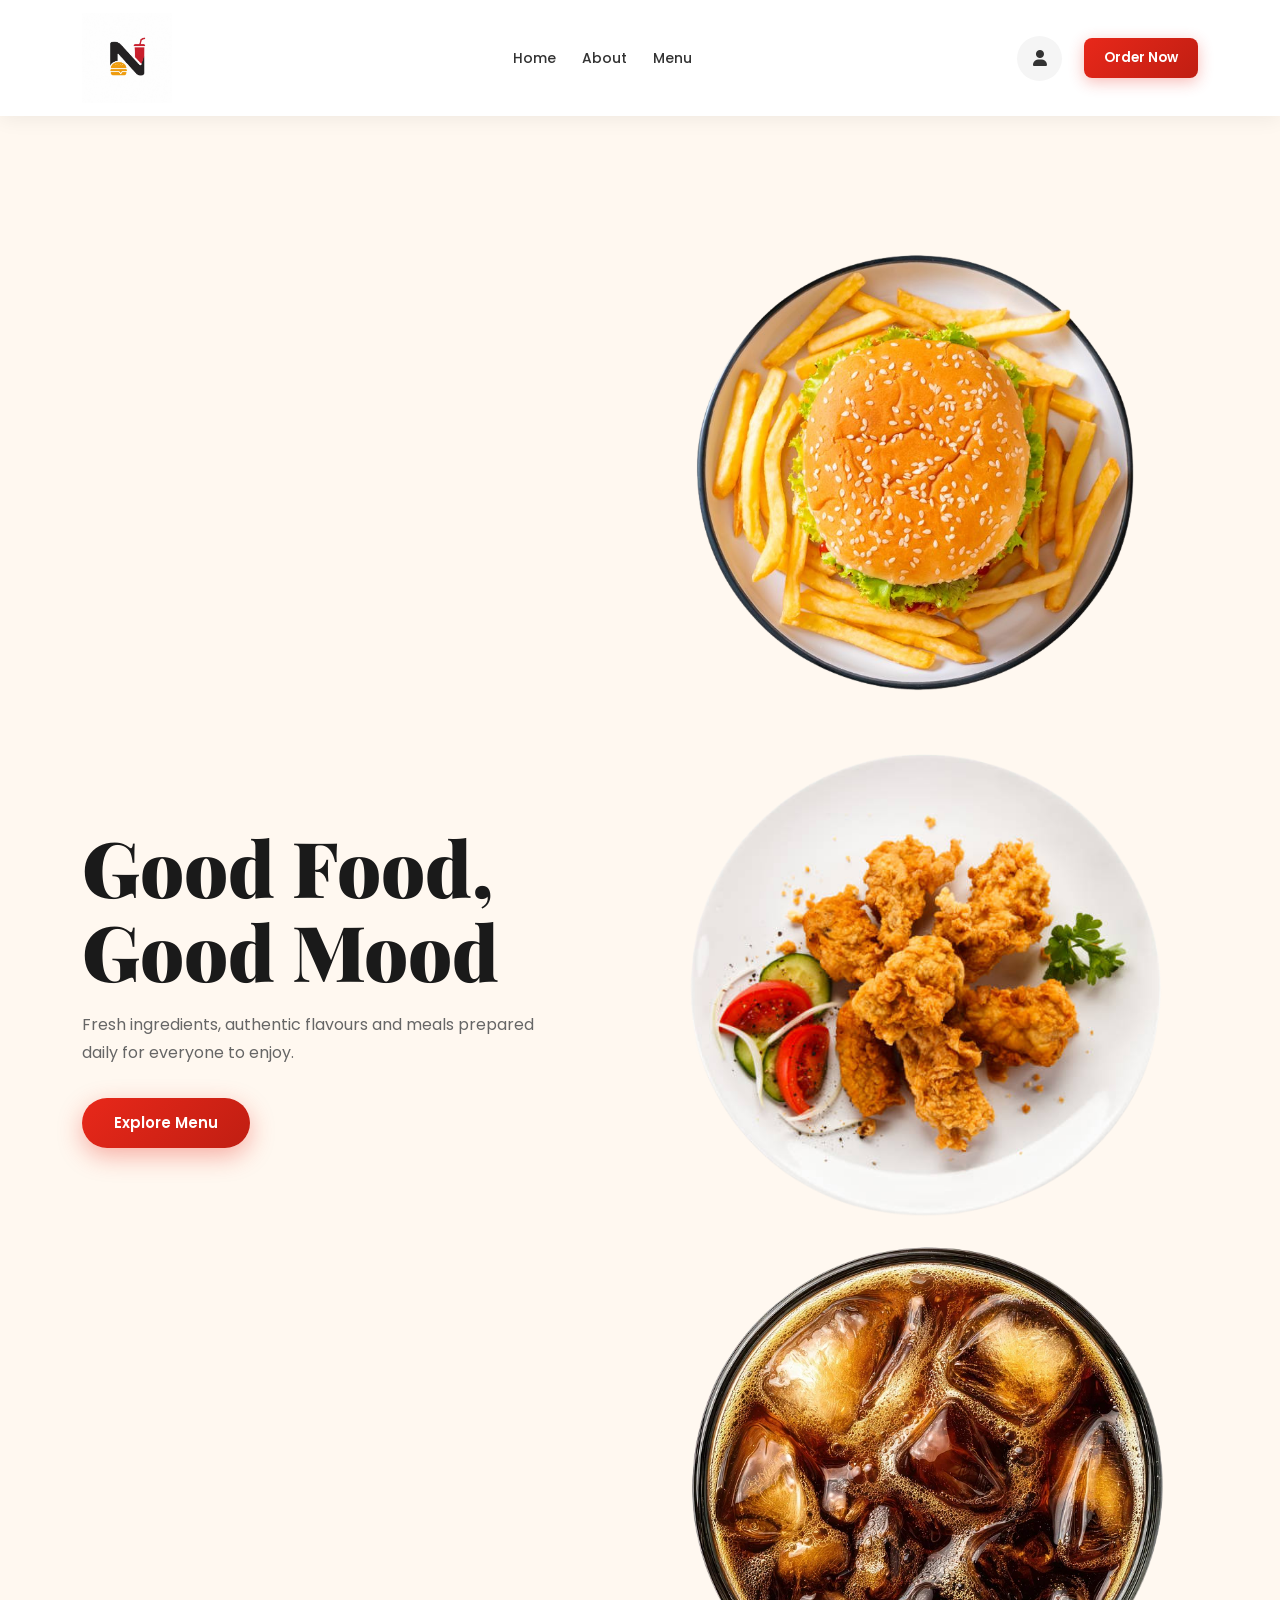
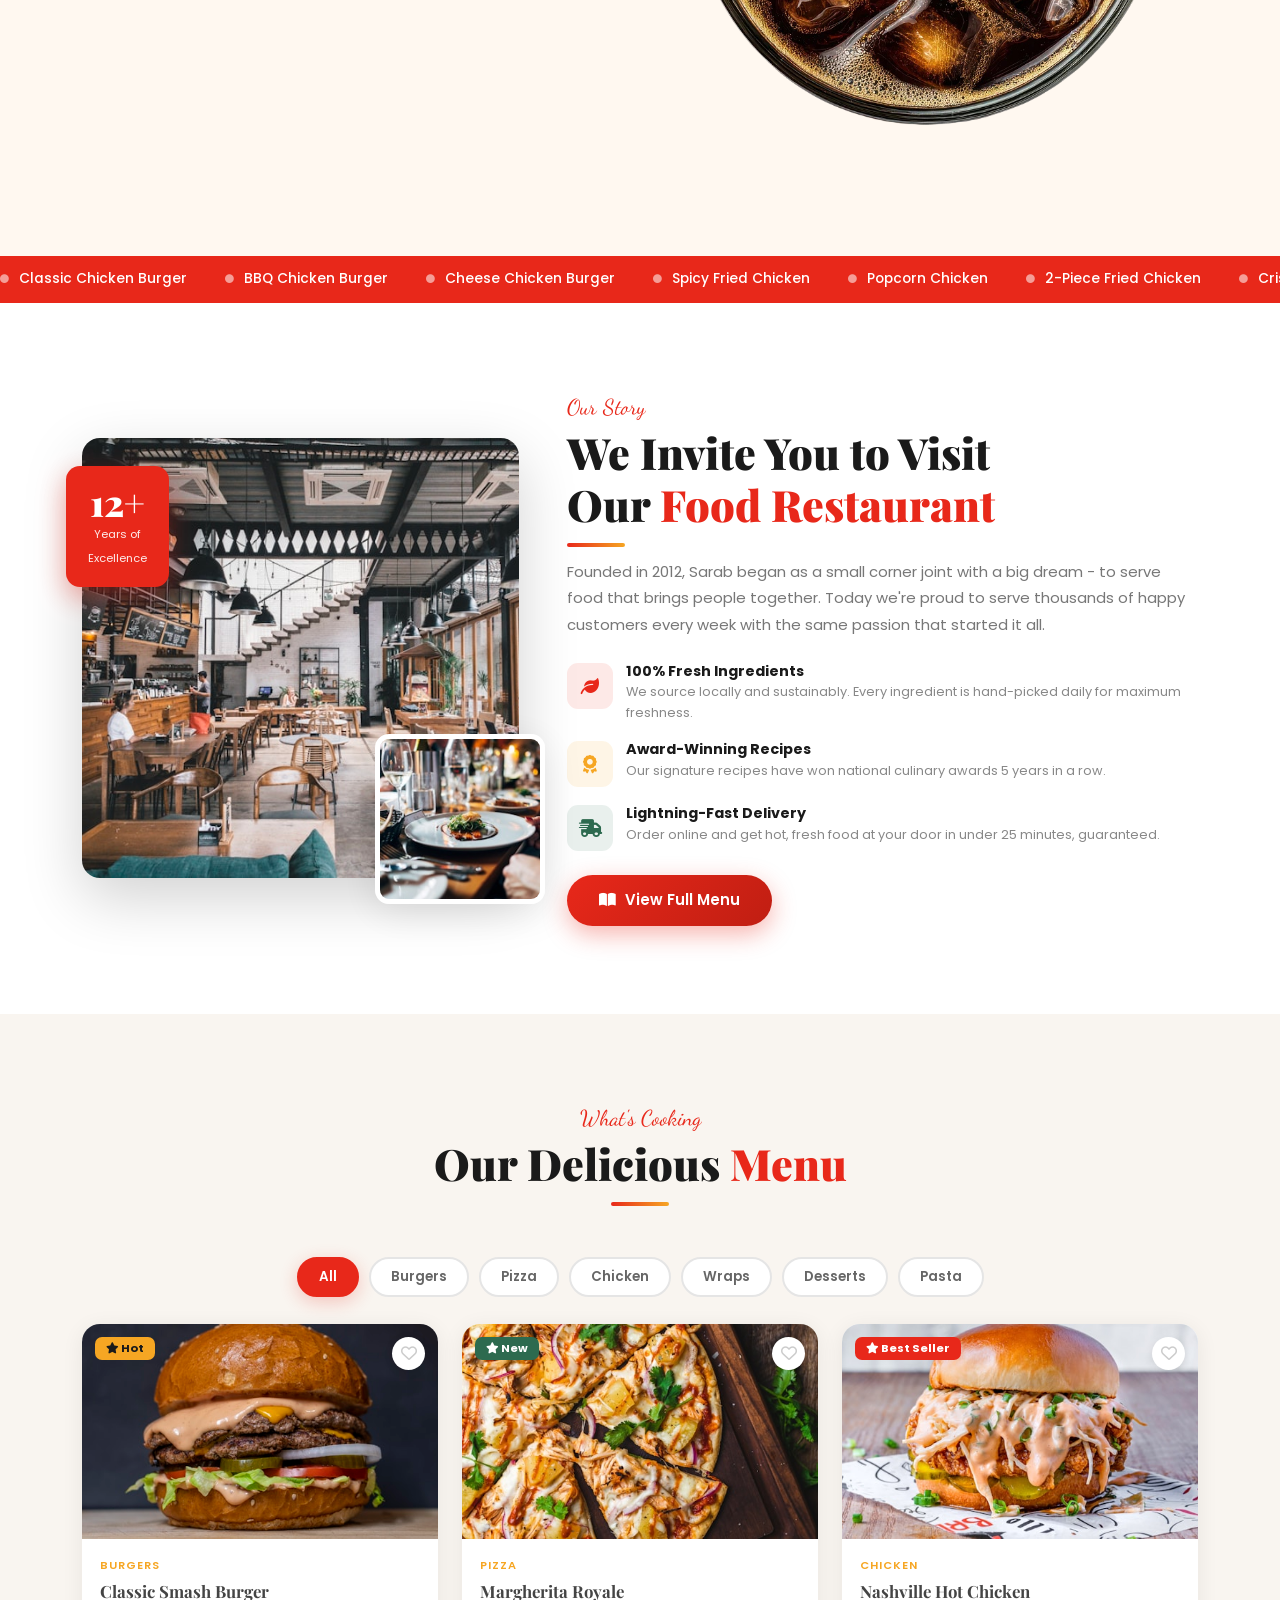
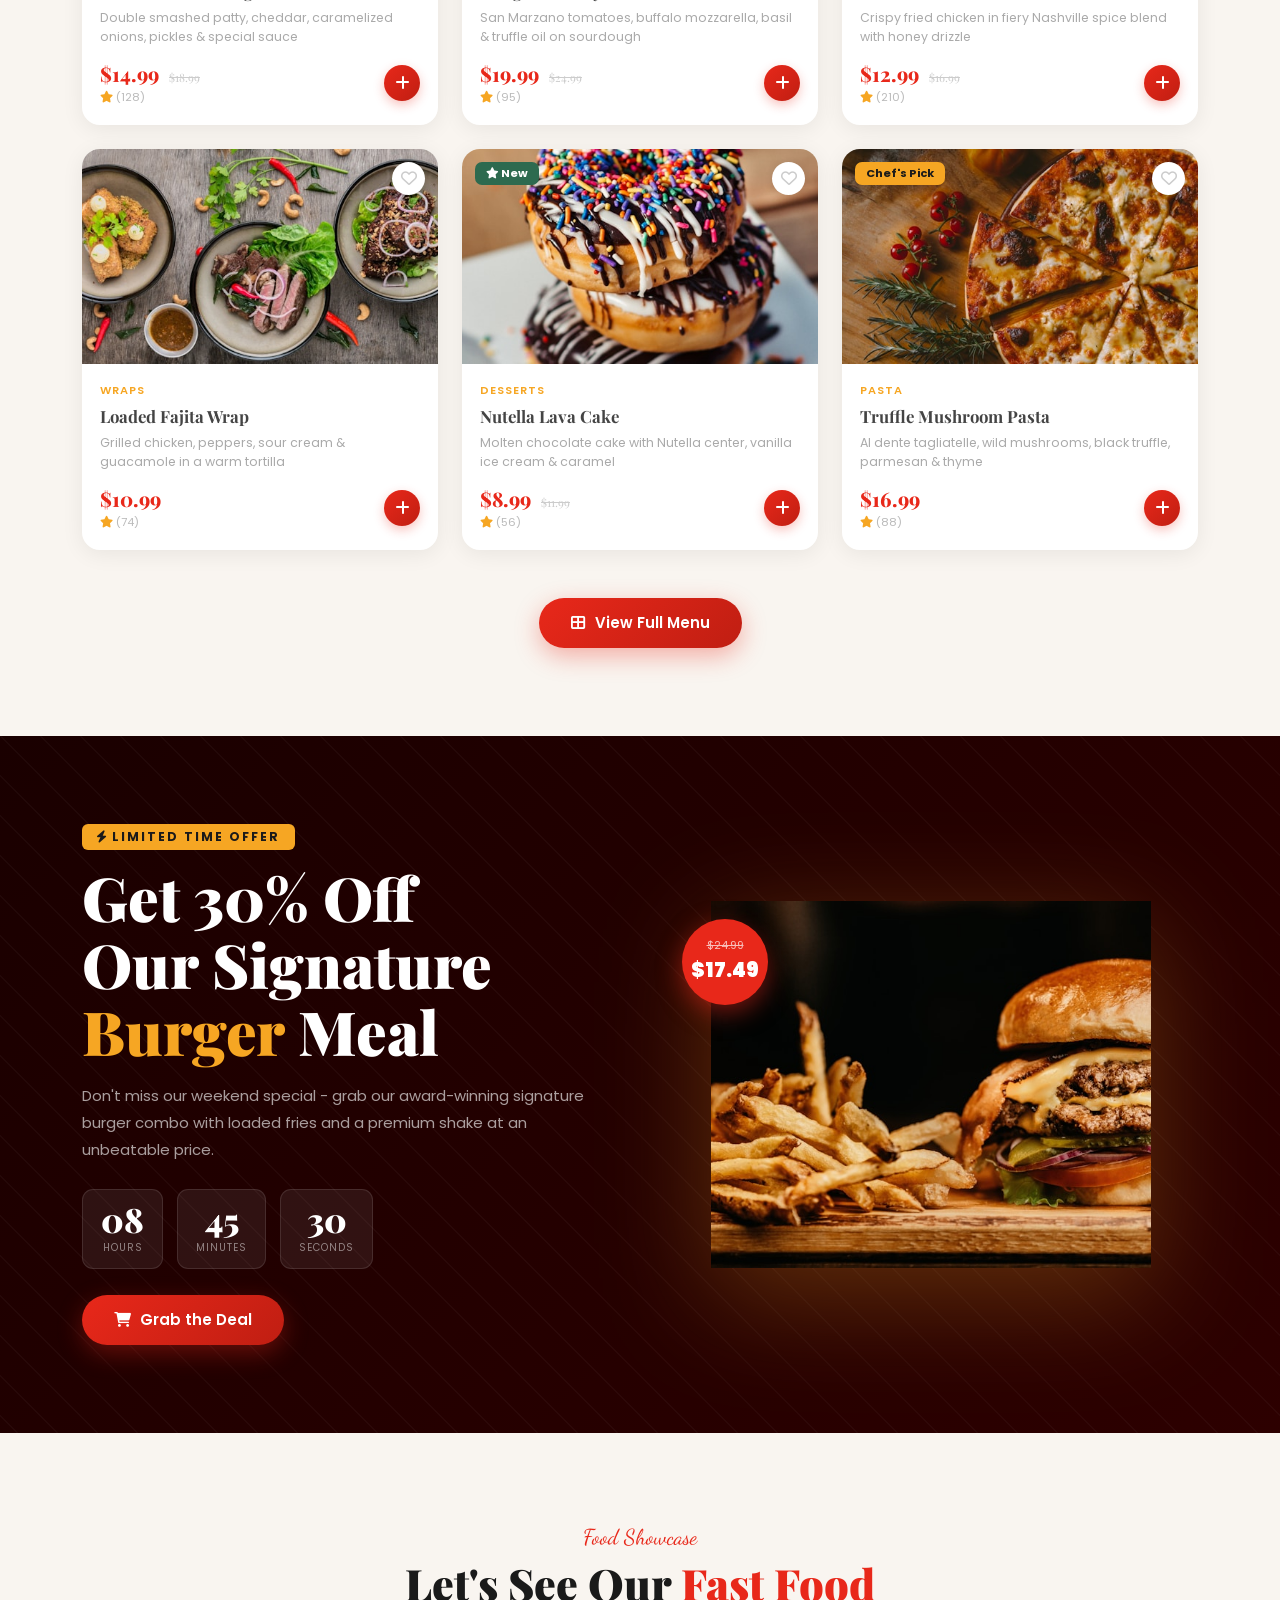
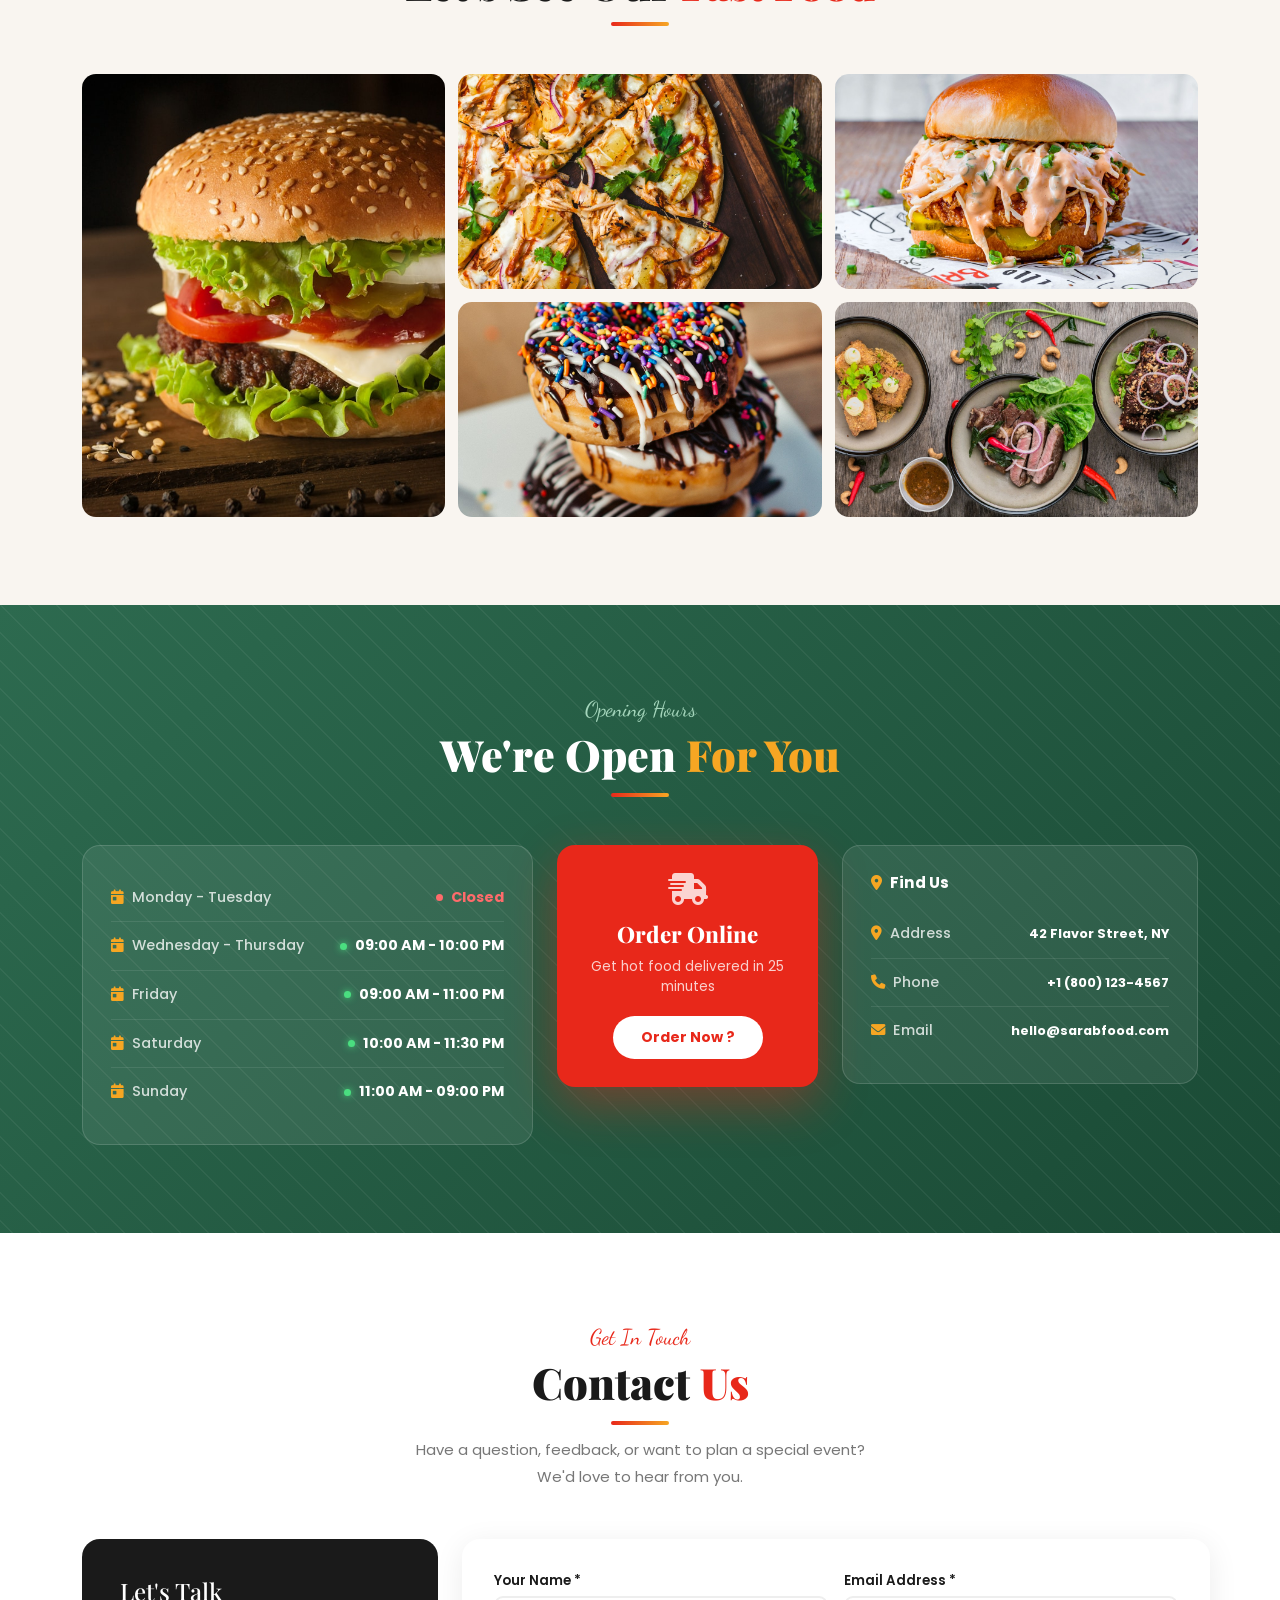
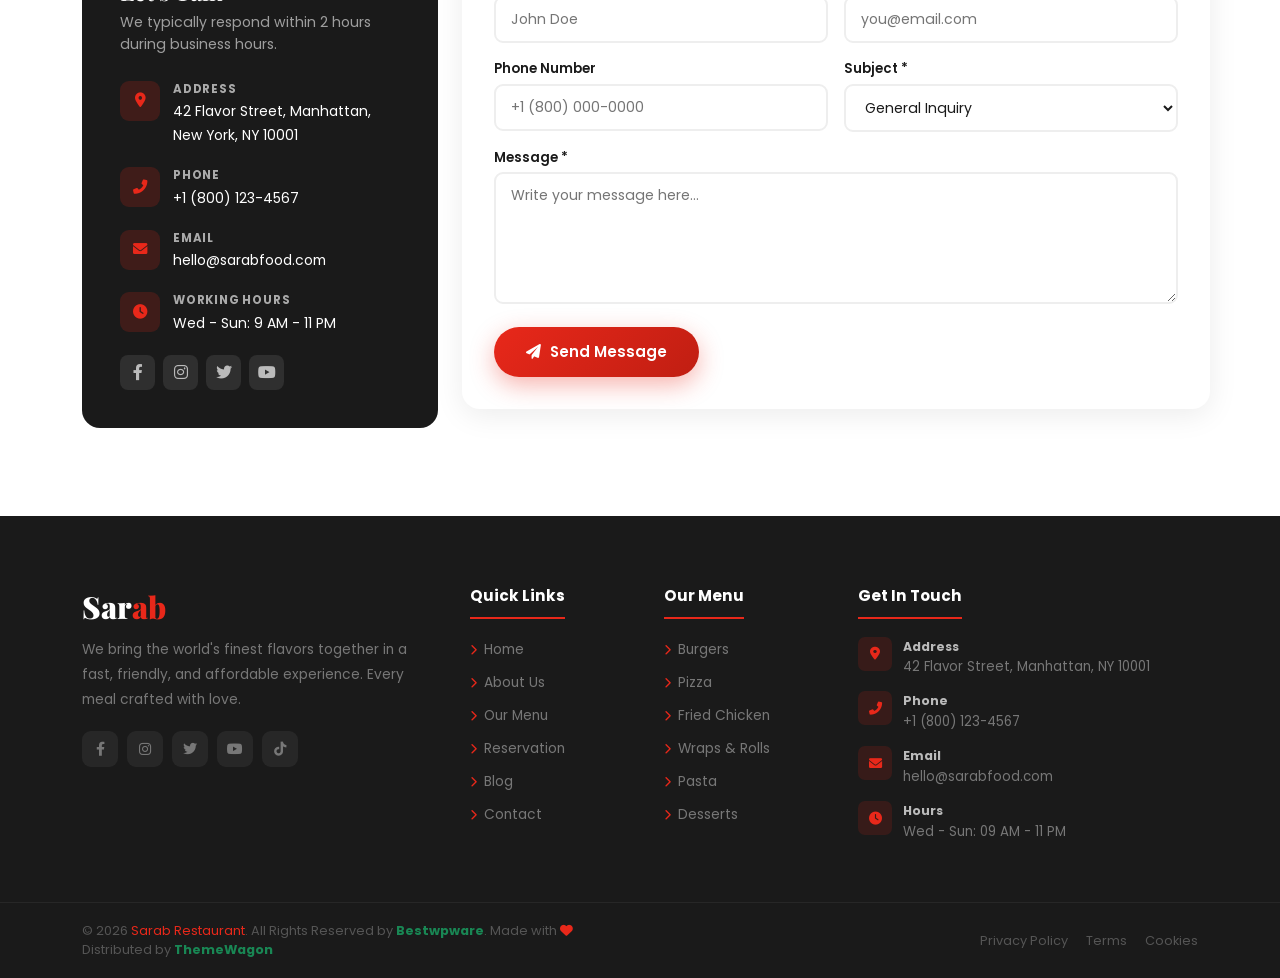
==== WEBSITE TEMPLATE/NFC MAIN/index.html @ 6d809cfc "DELETE UNECCESSARY FILES DOCUMENTATION NOT NEEDED" ====
<!DOCTYPE html>

<!-- TEST -->

<html lang="en">
   <head>
      <meta charset="UTF-8">
      <meta http-equiv="X-UA-Compatible" content="IE=edge">
      <meta name="viewport" content="width=device-width, initial-scale=1">
      <meta name="author" content="Sarab">
      <meta name="description" content="Sarab - Fast Food & Restaurant HTML Template">
      <title>Sarab - Fast Food & Restaurant HTML Template</title>
      <link href="https://fonts.googleapis.com/css2?family=Playfair+Display:wght@400;700;900&family=Poppins:wght@300;400;500;600;700&family=Dancing+Script:wght@700&display=swap" rel="stylesheet"/>
      <!-- Bootstrap 5.3 -->
      <link href="css/bootstrap.min.css" rel="stylesheet"/>
      <!-- AOS Animate on Scroll -->
      <link href="css/aos.css" rel="stylesheet"/>
      <!-- Swiper -->
      <link href="css/swiper-bundle.min.css" rel="stylesheet"/>
      <!-- all min css -->
      <link rel="stylesheet" href="css/all.min.css"/>
      <!-- magnific CSS -->
      <link rel="stylesheet" href="css/magnific-popup.css"/>
      <!-- Style CSS -->
      <link rel="stylesheet" href="css/style.css" />
   </head>
   <body>
     <!-- =========================
NAVBAR
========================= -->
<nav class="navbar navbar-expand-lg" id="nav">
    <div class="container">

        <a class="navbar-brand" href="#">
            <img src="logo.png" alt="Logo" class="logo-img">
        </a>

        <button class="navbar-toggler" data-bs-toggle="collapse" data-bs-target="#navmenu">
            <i class="fas fa-bars"></i>
        </button>

        <div class="collapse navbar-collapse" id="navmenu">

            <ul class="navbar-nav mx-auto">
                <li class="nav-item">
                    <a class="nav-link active" href="#hero">Home</a>
                </li>

                <li class="nav-item">
                    <a class="nav-link" href="#about">About</a>
                </li>

                <li class="nav-item">
                    <a class="nav-link" href="#menu">Menu</a>
                </li>
            </ul>

            <div class="d-flex align-items-center gap-3">

                <a href="#" class="user-icon">
                    <i class="fas fa-user"></i>
                </a>

                <a href="#menu" class="nav-cta">
                    Order Now
                </a>

            </div>

        </div>
    </div>
</nav>
      <!-- ============================================================
         FIX 1 � SEARCH OVERLAY POPUP
         ============================================================ -->
      <div id="searchOv">
         <button class="sovclose" id="searchClose"><i class="fas fa-times"></i></button>
         <div class="sovbox">
            <h4>What are you craving today?</h4>
            <div class="sovinput">
               <input type="text" id="searchInput" placeholder="Search burgers, pizza, chicken..." autocomplete="off"/>
               <button><i class="fas fa-search"></i></button>
            </div>
            <!-- Categories inside search box -->
            <div class="sovcats">
               <div class="sovcat active" data-cat="all">
                  <img src="img/menu/1.jpg" alt=""/>All Items
               </div>
               <div class="sovcat" data-cat="burgers">
                  <img src="img/menu/1.jpg" alt=""/>Burgers
               </div>
               <div class="sovcat" data-cat="pizza">
                  <img src="img/menu/2.jpg" alt=""/>Pizza
               </div>
               <div class="sovcat" data-cat="chicken">
                  <img src="img/menu/3.jpg" alt=""/>Chicken
               </div>
               <div class="sovcat" data-cat="wraps">
                  <img src="img/menu/4.jpg" alt=""/>Wraps
               </div>
               <div class="sovcat" data-cat="pasta">
                  <img src="img/menu/5.jpg" alt=""/>Pasta
               </div>
               <div class="sovcat" data-cat="desserts">
                  <img src="img/menu/6.jpg" alt=""/>Desserts
               </div>
            </div>
            <div class="sovtrend">
               <p><i class="fas fa-fire me-1" style="color:var(--secondary);"></i>Trending Searches</p>
               <span class="ttag">Smash Burger</span>
               <span class="ttag">Nashville Chicken</span>
               <span class="ttag">Truffle Pizza</span>
               <span class="ttag">Lava Cake</span>
               <span class="ttag">Loaded Fries</span>
               <span class="ttag">Mango Shake</span>
            </div>
         </div>
      </div>
      <!-- ============================================================
         HERO
         ============================================================ -->
      <section id="hero">

    <div class="container">

        <div class="row align-items-center">

            <div class="col-lg-6">

                <h1 class="htitle">
                    Good Food, Good Mood
                </h1>

                <p class="hdesc">
                    Fresh ingredients, authentic flavours and meals prepared
                    daily for everyone to enjoy.
                </p>

                <a href="#menu" class="btn-red">
                    Explore Menu
                </a>

            </div>

            <div class="col-lg-6">

                <div class="hero-slider">

                    <img src="slide1.png" class="active">

                    <img src="slide2.png">

                    <img src="slide3.png">

                </div>

            </div>

        </div>

    </div>

</section>
<!-- MARQUEE -->
      <div class="mqsec">
         <div class="mqtrack">
            <div class="mqitem"><i class="fas fa-circle"></i>Classic Chicken Burger</div>
            <div class="mqitem"><i class="fas fa-circle"></i>BBQ Chicken Burger</div>
            <div class="mqitem"><i class="fas fa-circle"></i>Cheese Chicken Burger</div>
            <div class="mqitem"><i class="fas fa-circle"></i>Spicy Fried Chicken</div>
            <div class="mqitem"><i class="fas fa-circle"></i>Popcorn Chicken</div>
            <div class="mqitem"><i class="fas fa-circle"></i>2-Piece Fried Chicken</div>
            <div class="mqitem"><i class="fas fa-circle"></i>Crispy Chicken Wrap</div>
            <div class="mqitem"><i class="fas fa-circle"></i>Cheese Chicken Wrap</div>
            <div class="mqitem"><i class="fas fa-circle"></i>Iced Lemon Tea</div>
            <div class="mqitem"><i class="fas fa-circle"></i>Coca-Cola</div>
            <div class="mqitem"><i class="fas fa-circle"></i>Sprite</div>
            <div class="mqitem"><i class="fas fa-circle"></i>Vanilla Sundae</div>
            <div class="mqitem"><i class="fas fa-circle"></i>Chocolate Brownie</div>
            <div class="mqitem"><i class="fas fa-circle"></i>Apple Pie</div>
         </div>
      </div>
      <!-- ABOUT -->
      <section id="about">
         <div class="container">
            <div class="row align-items-center g-5">
               <div class="col-lg-5" data-aos="fade-right">
                  <div class="astack">
                     <div class="aexp"><span class="anum">12+</span><small>Years of<br/>Excellence</small></div>
                     <div class="amain"><img src="img/about1.jpg" alt="Restaurant"/></div>
                     <div class="asm"><img src="img/about2.jpg" alt=""/></div>
                  </div>
               </div>
               <div class="col-lg-7" data-aos="fade-left">
                  <span class="slbl">Our Story</span>
                  <h2 class="stitle text-start">We Invite You to Visit<br/>Our <span>Food Restaurant</span></h2>
                  <div class="sline lft"></div>
                  <p class="sdesc mb-4">Founded in 2012, Sarab began as a small corner joint with a big dream - to serve food that brings people together. Today we're proud to serve thousands of happy customers every week with the same passion that started it all.</p>
                  <div class="mb-4">
                     <div class="fti">
                        <div class="ftico r"><i class="fas fa-leaf"></i></div>
                        <div>
                           <h6>100% Fresh Ingredients</h6>
                           <p>We source locally and sustainably. Every ingredient is hand-picked daily for maximum freshness.</p>
                        </div>
                     </div>
                     <div class="fti">
                        <div class="ftico y"><i class="fas fa-award"></i></div>
                        <div>
                           <h6>Award-Winning Recipes</h6>
                           <p>Our signature recipes have won national culinary awards 5 years in a row.</p>
                        </div>
                     </div>
                     <div class="fti">
                        <div class="ftico g"><i class="fas fa-shipping-fast"></i></div>
                        <div>
                           <h6>Lightning-Fast Delivery</h6>
                           <p>Order online and get hot, fresh food at your door in under 25 minutes, guaranteed.</p>
                        </div>
                     </div>
                  </div>
                  <a href="#menu" class="btn-red"><i class="fas fa-book-open"></i>View Full Menu</a>
               </div>
            </div>
         </div>
      </section>
      <!-- ============================================================
         MENU � FIX 3 (filter works) + FIX 4 (plus opens popup)
         ============================================================ -->
      <section id="menu">
         <div class="container">
            <div class="text-center mb-5" data-aos="fade-up">
               <span class="slbl">What's Cooking</span>
               <h2 class="stitle">Our Delicious <span>Menu</span></h2>
               <div class="sline"></div>
            </div>
            <!-- FIX 3 � filter buttons -->
            <div class="text-center mb-4" data-aos="fade-up">
               <button class="filtbtn active" data-f="all">All</button>
               <button class="filtbtn" data-f="burgers">Burgers</button>
               <button class="filtbtn" data-f="pizza">Pizza</button>
               <button class="filtbtn" data-f="chicken">Chicken</button>
               <button class="filtbtn" data-f="wraps">Wraps</button>
               <button class="filtbtn" data-f="desserts">Desserts</button>
               <button class="filtbtn" data-f="pasta">Pasta</button>
            </div>
            <div class="row g-4" id="mgrid">
               <!-- CARD 1: Burgers -->
               <div class="col-sm-6 col-lg-4 mwrap" data-c="burgers" data-aos="fade-up">
                  <div class="mcard"
                     data-img="img/menu/1.jpg"
                     data-title="Classic Smash Burger"
                     data-cat="Burgers"
                     data-price="$14.99" data-old="$18.99"
                     data-rating="4.9" data-reviews="128"
                     data-cal="620" data-time="12"
                     data-desc="Double smashed patty, cheddar cheese, caramelized onions, house pickles and our legendary special sauce. Made fresh to order on a toasted brioche bun."
                     data-tags="Spicy,Bestseller,Beef">
                     <div class="mimg">
                        <img src="img/menu/1.jpg" alt="Smash Burger"/>
                        <div class="mbdg hot"><i class="fas fa-star"></i> Hot</div>
                        <div class="mhrt"><i class="far fa-heart"></i></div>
                     </div>
                     <div class="mbody">
                        <div class="mcat">Burgers</div>
                        <div class="mtit">Classic Smash Burger</div>
                        <div class="mdesc">Double smashed patty, cheddar, caramelized onions, pickles &amp; special sauce</div>
                        <div class="mfoot">
                           <div>
                              <div class="mprice">$14.99 <small>$18.99</small></div>
                              <div class="mstars"><i class="fas fa-star"></i> <span style="color:#bbb;font-size:.7rem;">(128)</span></div>
                           </div>
                           <button class="madd" title="View Details"><i class="fas fa-plus"></i></button>
                        </div>
                     </div>
                  </div>
               </div>
               <!-- CARD 2: Pizza -->
               <div class="col-sm-6 col-lg-4 mwrap" data-c="pizza" data-aos="fade-up" data-aos-delay="80">
                  <div class="mcard"
                     data-img="img/menu/2.jpg"
                     data-title="Margherita Royale"
                     data-cat="Pizza"
                     data-price="$19.99" data-old="$24.99"
                     data-rating="4.8" data-reviews="95"
                     data-cal="480" data-time="18"
                     data-desc="San Marzano tomatoes, fresh buffalo mozzarella, fragrant basil leaves, drizzled with Italian truffle oil on a hand-stretched sourdough base."
                     data-tags="Vegetarian,New,Italian">
                     <div class="mimg">
                        <img src="img/menu/2.jpg" alt="Pizza"/>
                        <div class="mbdg new"><i class="fas fa-star"></i> New</div>
                        <div class="mhrt"><i class="far fa-heart"></i></div>
                     </div>
                     <div class="mbody">
                        <div class="mcat">Pizza</div>
                        <div class="mtit">Margherita Royale</div>
                        <div class="mdesc">San Marzano tomatoes, buffalo mozzarella, basil &amp; truffle oil on sourdough</div>
                        <div class="mfoot">
                           <div>
                              <div class="mprice">$19.99 <small>$24.99</small></div>
                              <div class="mstars"><i class="fas fa-star"></i> <span style="color:#bbb;font-size:.7rem;">(95)</span></div>
                           </div>
                           <button class="madd" title="View Details"><i class="fas fa-plus"></i></button>
                        </div>
                     </div>
                  </div>
               </div>
               <!-- CARD 3: Chicken -->
               <div class="col-sm-6 col-lg-4 mwrap" data-c="chicken" data-aos="fade-up" data-aos-delay="160">
                  <div class="mcard"
                     data-img="img/menu/3.jpg"
                     data-title="Nashville Hot Chicken"
                     data-cat="Chicken"
                     data-price="$12.99" data-old="$16.99"
                     data-rating="5.0" data-reviews="210"
                     data-cal="710" data-time="15"
                     data-desc="Extra-crispy fried chicken tossed in our signature fiery Nashville spice blend, served with honey drizzle and house pickles on a toasted brioche bun."
                     data-tags="Spicy,Bestseller,Crispy">
                     <div class="mimg">
                        <img src="img/menu/3.jpg" alt="Chicken"/>
                        <div class="mbdg"><i class="fas fa-star"></i> Best Seller</div>
                        <div class="mhrt"><i class="far fa-heart"></i></div>
                     </div>
                     <div class="mbody">
                        <div class="mcat">Chicken</div>
                        <div class="mtit">Nashville Hot Chicken</div>
                        <div class="mdesc">Crispy fried chicken in fiery Nashville spice blend with honey drizzle</div>
                        <div class="mfoot">
                           <div>
                              <div class="mprice">$12.99 <small>$16.99</small></div>
                              <div class="mstars"><i class="fas fa-star"></i> <span style="color:#bbb;font-size:.7rem;">(210)</span></div>
                           </div>
                           <button class="madd" title="View Details"><i class="fas fa-plus"></i></button>
                        </div>
                     </div>
                  </div>
               </div>
               <!-- CARD 4: Wraps -->
               <div class="col-sm-6 col-lg-4 mwrap" data-c="wraps" data-aos="fade-up">
                  <div class="mcard"
                     data-img="img/menu/4.jpg"
                     data-title="Loaded Fajita Wrap"
                     data-cat="Wraps"
                     data-price="$10.99" data-old=""
                     data-rating="4.5" data-reviews="74"
                     data-cal="520" data-time="10"
                     data-desc="Grilled chicken strips, saut�ed bell peppers and onions, sour cream, fresh guacamole and salsa wrapped in a warm flour tortilla with melted cheddar."
                     data-tags="Grilled,Fresh,Mexican">
                     <div class="mimg">
                        <img src="img/menu/4.jpg" alt="Wrap"/>
                        <div class="mhrt"><i class="far fa-heart"></i></div>
                     </div>
                     <div class="mbody">
                        <div class="mcat">Wraps</div>
                        <div class="mtit">Loaded Fajita Wrap</div>
                        <div class="mdesc">Grilled chicken, peppers, sour cream &amp; guacamole in a warm tortilla</div>
                        <div class="mfoot">
                           <div>
                              <div class="mprice">$10.99</div>
                              <div class="mstars"><i class="fas fa-star"></i> <span style="color:#bbb;font-size:.7rem;">(74)</span></div>
                           </div>
                           <button class="madd" title="View Details"><i class="fas fa-plus"></i></button>
                        </div>
                     </div>
                  </div>
               </div>
               <!-- CARD 5: Desserts -->
               <div class="col-sm-6 col-lg-4 mwrap" data-c="desserts" data-aos="fade-up" data-aos-delay="80">
                  <div class="mcard"
                     data-img="img/menu/5.jpg"
                     data-title="Nutella Lava Cake"
                     data-cat="Desserts"
                     data-price="$8.99" data-old="$11.99"
                     data-rating="4.9" data-reviews="56"
                     data-cal="390" data-time="8"
                     data-desc="Warm molten chocolate cake with a gooey Nutella center, served alongside Madagascar vanilla bean ice cream with salted caramel drizzle and fresh berries."
                     data-tags="Sweet,New,Chocolate">
                     <div class="mimg">
                        <img src="img/menu/5.jpg" alt="Lava Cake"/>
                        <div class="mbdg new"><i class="fas fa-star"></i> New</div>
                        <div class="mhrt"><i class="far fa-heart"></i></div>
                     </div>
                     <div class="mbody">
                        <div class="mcat">Desserts</div>
                        <div class="mtit">Nutella Lava Cake</div>
                        <div class="mdesc">Molten chocolate cake with Nutella center, vanilla ice cream &amp; caramel</div>
                        <div class="mfoot">
                           <div>
                              <div class="mprice">$8.99 <small>$11.99</small></div>
                              <div class="mstars"><i class="fas fa-star"></i> <span style="color:#bbb;font-size:.7rem;">(56)</span></div>
                           </div>
                           <button class="madd" title="View Details"><i class="fas fa-plus"></i></button>
                        </div>
                     </div>
                  </div>
               </div>
               <!-- CARD 6: Pasta -->
               <div class="col-sm-6 col-lg-4 mwrap" data-c="pasta" data-aos="fade-up" data-aos-delay="160">
                  <div class="mcard"
                     data-img="img/menu/6.jpg"
                     data-title="Truffle Mushroom Pasta"
                     data-cat="Pasta"
                     data-price="$16.99" data-old=""
                     data-rating="4.9" data-reviews="88"
                     data-cal="560" data-time="20"
                     data-desc="Al dente tagliatelle tossed with mixed wild mushrooms, freshly shaved black truffle, aged parmesan, fresh thyme and a touch of cream in garlic butter."
                     data-tags="Vegetarian,Chef's Pick,Italian">
                     <div class="mimg">
                        <img src="img/menu/6.jpg" alt="Pasta"/>
                        <div class="mbdg hot">Chef's Pick</div>
                        <div class="mhrt"><i class="far fa-heart"></i></div>
                     </div>
                     <div class="mbody">
                        <div class="mcat">Pasta</div>
                        <div class="mtit">Truffle Mushroom Pasta</div>
                        <div class="mdesc">Al dente tagliatelle, wild mushrooms, black truffle, parmesan &amp; thyme</div>
                        <div class="mfoot">
                           <div>
                              <div class="mprice">$16.99</div>
                              <div class="mstars"><i class="fas fa-star"></i> <span style="color:#bbb;font-size:.7rem;">(88)</span></div>
                           </div>
                           <button class="madd" title="View Details"><i class="fas fa-plus"></i></button>
                        </div>
                     </div>
                  </div>
               </div>
            </div>
            <!-- end #mgrid -->
            <div class="text-center mt-5"><a href="#" class="btn-red"><i class="fas fa-th-large"></i>View Full Menu</a></div>
         </div>
      </section>
	  
	  
      <!-- ============================================================
         FIX 4 � MENU DETAIL POPUP MODAL
         ============================================================ -->
      <div id="menuPop">
         <div class="mpbox">
            <button class="mpclose" id="mpClose"><i class="fas fa-times"></i></button>
            <div class="mpimg"><img id="mpImg" src="" alt=""/></div>
            <div class="mpbody">
               <div id="mpCat"></div>
               <div id="mpTitle"></div>
               <div id="mpStars"></div>
               <div id="mpDesc"></div>
               <div id="mpPrice"></div>
               <div class="mpmeta" id="mpMeta"></div>
               <div class="mpqty">
                  <button class="mpqbtn" id="mpMinus">-</button>
                  <span class="mpqnum" id="mpQnum">1</span>
                  <button class="mpqbtn" id="mpPlus">+</button>
                  <span style="font-size:.82rem;color:#aaa;margin-left:9px;">portion</span>
               </div>
               <div class="mptags" id="mpTags"></div>
               <button class="mpaddcart" id="mpAddCart"><i class="fas fa-shopping-cart"></i>Add to Cart</button>
            </div>
         </div>
      </div>
      <!-- SPECIAL OFFER -->
      <section id="special">
         <div class="spbg"></div>
         <div class="container" style="position:relative;z-index:2;">
            <div class="row align-items-center g-5">
               <div class="col-lg-6" data-aos="fade-right">
                  <div class="sptag"><i class="fas fa-bolt me-1"></i>Limited Time Offer</div>
                  <h2 class="sptitle">Get 30% Off<br/>Our Signature<br/><span>Burger</span> Meal</h2>
                  <p class="spdesc">Don't miss our weekend special - grab our award-winning signature burger combo with loaded fries and a premium shake at an unbeatable price.</p>
                  <div class="cdwrap">
                     <div class="cditem"><span class="cdnum" id="cdH">08</span><span class="cdlbl">Hours</span></div>
                     <div class="cditem"><span class="cdnum" id="cdM">45</span><span class="cdlbl">Minutes</span></div>
                     <div class="cditem"><span class="cdnum" id="cdS">30</span><span class="cdlbl">Seconds</span></div>
                  </div>
                  <a href="#menu" class="btn-red"><i class="fas fa-shopping-cart"></i>Grab the Deal</a>
               </div>
               <div class="col-lg-6" data-aos="fade-left">
                  <div class="spimgw">
                     <div class="spglow"></div>
                     <div class="sppbdg"><span class="old">$24.99</span><span class="np">$17.49</span></div>
                     <img src="img/off-img.jpg" alt="Special Burger"/>
                  </div>
               </div>
            </div>
         </div>
      </section>
	  
	  
      <!-- ============================================================
         GALLERY � FIX 7 (click opens detail popup)
         ============================================================ -->
      <section id="gallery">
         <div class="container">
            <div class="text-center mb-5" data-aos="fade-up">
               <span class="slbl">Food Showcase</span>
               <h2 class="stitle">Let's See Our <span>Fast Food</span></h2>
               <div class="sline"></div>
            </div>
            <div class="ggrid" data-aos="fade-up">
               <div class="gitem"
                  data-gi="0"
                  data-gimg="img/portfolio/work1.jpg"
                  data-gtitle="Gourmet Burgers"
                  data-gdesc="Our award-winning smash burgers, hand-crafted with 100% premium beef, aged cheddar and house-made sauces.">
                  <img src="img/portfolio/work1.jpg" alt="Burgers"/>
                  <div class="gover"><span><i class="fas fa-expand-alt"></i> Gourmet Burgers</span></div>
               </div>
               <div class="gitem"
                  data-gi="1"
                  data-gimg="img/portfolio/work2.jpg"
                  data-gtitle="Wood-Fired Pizza"
                  data-gdesc="Authentic Neapolitan-style pizzas fired at 900deg F in our wood-burning stone oven for the perfect char.">
                  <img src="img/portfolio/work2.jpg" alt="Pizza"/>
                  <div class="gover"><span><i class="fas fa-expand-alt"></i> Wood-Fired Pizza</span></div>
               </div>
               <div class="gitem"
                  data-gi="2"
                  data-gimg="img/portfolio/work3.jpg"
                  data-gtitle="Crispy Fried Chicken"
                  data-gdesc="Double-brined, hand-battered chicken fried to golden perfection using our 15-spice secret blend.">
                  <img src="img/portfolio/work3.jpg" alt="Chicken"/>
                  <div class="gover"><span><i class="fas fa-expand-alt"></i> Crispy Fried Chicken</span></div>
               </div>
               <div class="gitem"
                  data-gi="3"
                  data-gimg="img/portfolio/work4.jpg"
                  data-gtitle="Sweet Desserts"
                  data-gdesc="Handcrafted desserts - from molten lava cakes to artisan ice cream sundaes and seasonal pastries.">
                  <img src="img/portfolio/work4.jpg" alt="Desserts"/>
                  <div class="gover"><span><i class="fas fa-expand-alt"></i> Sweet Desserts</span></div>
               </div>
               <div class="gitem"
                  data-gi="4"
                  data-gimg="img/portfolio/work5.jpg"
                  data-gtitle="Fresh Wraps &amp; Rolls"
                  data-gdesc="Loaded fresh wraps packed with grilled proteins, crunchy vegetables and our house-made sauces.">
                  <img src="img/portfolio/work5.jpg" alt="Wraps"/>
                  <div class="gover"><span><i class="fas fa-expand-alt"></i> Fresh Wraps &amp; Rolls</span></div>
               </div>
            </div>
         </div>
      </section>
      <!-- FIX 7 � GALLERY POPUP -->
      <div id="galPop">
         <div class="gpbox">
            <button class="gpclose" id="gpClose"><i class="fas fa-times"></i></button>
            <img id="gpImg" src="" alt=""/>
            <div class="gpcap">
               <h5 id="gpTitle"></h5>
               <p id="gpDesc"></p>
            </div>
            <div class="gpnav">
               <button id="gpPrev"><i class="fas fa-chevron-left me-1"></i>Prev</button>
               <button id="gpNext">Next <i class="fas fa-chevron-right ms-1"></i></button>
            </div>
         </div>
      </div>
	  
	  
      
      <!-- HOURS -->
      <section id="hours">
         <div class="hrsbg"></div>
         <div class="container" style="position:relative;z-index:2;">
            <div class="text-center mb-5" data-aos="fade-up">
               <span class="slbl" style="color:#a5d6bc;">Opening Hours</span>
               <h2 class="stitle" style="color:#fff;">We're Open <span style="color:var(--secondary);">For You</span></h2>
               <div class="sline"></div>
            </div>
            <div class="row g-4 align-items-start">
               <div class="col-lg-5" data-aos="fade-right">
                  <div class="hrscard">
                     <div class="hrsrow">
                        <span class="hrsday"><i class="fas fa-calendar-day me-2" style="color:var(--secondary);"></i>Monday - Tuesday</span>
                        <div class="d-flex align-items-center gap-2">
                           <div class="hdot off"></div>
                           <span class="hrstime" style="color:#ff6b6b;">Closed</span>
                        </div>
                     </div>
                     <div class="hrsrow">
                        <span class="hrsday"><i class="fas fa-calendar-day me-2" style="color:var(--secondary);"></i>Wednesday - Thursday</span>
                        <div class="d-flex align-items-center gap-2">
                           <div class="hdot on"></div>
                           <span class="hrstime">09:00 AM - 10:00 PM</span>
                        </div>
                     </div>
                     <div class="hrsrow">
                        <span class="hrsday"><i class="fas fa-calendar-day me-2" style="color:var(--secondary);"></i>Friday</span>
                        <div class="d-flex align-items-center gap-2">
                           <div class="hdot on"></div>
                           <span class="hrstime">09:00 AM - 11:00 PM</span>
                        </div>
                     </div>
                     <div class="hrsrow">
                        <span class="hrsday"><i class="fas fa-calendar-day me-2" style="color:var(--secondary);"></i>Saturday</span>
                        <div class="d-flex align-items-center gap-2">
                           <div class="hdot on"></div>
                           <span class="hrstime">10:00 AM - 11:30 PM</span>
                        </div>
                     </div>
                     <div class="hrsrow">
                        <span class="hrsday"><i class="fas fa-calendar-day me-2" style="color:var(--secondary);"></i>Sunday</span>
                        <div class="d-flex align-items-center gap-2">
                           <div class="hdot on"></div>
                           <span class="hrstime">11:00 AM - 09:00 PM</span>
                        </div>
                     </div>
                  </div>
               </div>
               <div class="col-lg-3" data-aos="zoom-in">
                  <div class="hrscta">
                     <i class="fas fa-truck-fast fa-2x mb-3" style="color:rgba(255,255,255,.8);"></i>
                     <h4>Order Online</h4>
                     <p>Get hot food delivered in 25 minutes</p>
                     <a href="#menu" class="btnw">Order Now ?</a>
                  </div>
               </div>
               <div class="col-lg-4" data-aos="fade-left">
                  <div class="hrscard">
                     <h5 style="color:#fff;margin-bottom:18px;font-family:'Poppins',sans-serif;font-size:.95rem;font-weight:700;"><i class="fas fa-map-marker-alt me-2" style="color:var(--secondary);"></i>Find Us</h5>
                     <div class="hrsrow"><span class="hrsday"><i class="fas fa-location-dot me-2" style="color:var(--secondary);"></i>Address</span><span class="hrstime" style="font-size:.8rem;">42 Flavor Street, NY</span></div>
                     <div class="hrsrow"><span class="hrsday"><i class="fas fa-phone me-2" style="color:var(--secondary);"></i>Phone</span><span class="hrstime" style="font-size:.8rem;">+1 (800) 123-4567</span></div>
                     <div class="hrsrow"><span class="hrsday"><i class="fas fa-envelope me-2" style="color:var(--secondary);"></i>Email</span><span class="hrstime" style="font-size:.8rem;">hello@sarabfood.com</span></div>
                  </div>
               </div>
            </div>
         </div>
      </section>
	  
      <!-- ============================================================
         FIX 6 � CONTACT FORM
         ============================================================ -->
      <section id="contact-section">
         <div class="container">
            <div class="text-center mb-5" data-aos="fade-up">
               <span class="slbl">Get In Touch</span>
               <h2 class="stitle">Contact <span>Us</span></h2>
               <div class="sline"></div>
               <p class="sdesc mx-auto" style="max-width:480px;">Have a question, feedback, or want to plan a special event? We'd love to hear from you.</p>
            </div>
            <div class="row g-4">
               <div class="col-lg-4" data-aos="fade-right">
                  <div class="ctdark">
                     <h4>Let's Talk</h4>
                     <p class="ctsub">We typically respond within 2 hours during business hours.</p>
                     <div class="ctitem">
                        <div class="cticon"><i class="fas fa-map-marker-alt"></i></div>
                        <div class="ctinfo"><strong>Address</strong><span>42 Flavor Street, Manhattan,<br/>New York, NY 10001</span></div>
                     </div>
                     <div class="ctitem">
                        <div class="cticon"><i class="fas fa-phone-alt"></i></div>
                        <div class="ctinfo"><strong>Phone</strong><span>+1 (800) 123-4567</span></div>
                     </div>
                     <div class="ctitem">
                        <div class="cticon"><i class="fas fa-envelope"></i></div>
                        <div class="ctinfo"><strong>Email</strong><span>hello@sarabfood.com</span></div>
                     </div>
                     <div class="ctitem">
                        <div class="cticon"><i class="fas fa-clock"></i></div>
                        <div class="ctinfo"><strong>Working Hours</strong><span>Wed - Sun: 9 AM - 11 PM</span></div>
                     </div>
                     <div class="ctsocrow">
                        <a href="#"><i class="fab fa-facebook-f"></i></a>
                        <a href="#"><i class="fab fa-instagram"></i></a>
                        <a href="#"><i class="fab fa-twitter"></i></a>
                        <a href="#"><i class="fab fa-youtube"></i></a>
                     </div>
                  </div>
               </div>
               <div class="col-lg-8" data-aos="fade-left">
                  <div class="fcard">
                     <div class="row g-3">
                        <div class="col-sm-6"><label class="flbl">Your Name *</label><input type="text" class="fctrl" placeholder="John Doe"/></div>
                        <div class="col-sm-6"><label class="flbl">Email Address *</label><input type="email" class="fctrl" placeholder="you@email.com"/></div>
                        <div class="col-sm-6"><label class="flbl">Phone Number</label><input type="tel" class="fctrl" placeholder="+1 (800) 000-0000"/></div>
                        <div class="col-sm-6">
                           <label class="flbl">Subject *</label>
                           <select class="fctrl">
                              <option>General Inquiry</option>
                              <option>Catering &amp; Events</option>
                              <option>Feedback</option>
                              <option>Partnership</option>
                              <option>Media &amp; Press</option>
                           </select>
                        </div>
                        <div class="col-12"><label class="flbl">Message *</label><textarea class="fctrl" rows="5" placeholder="Write your message here..."></textarea></div>
                        <div class="col-12"><button class="btn-red" id="ctcBtn"><i class="fas fa-paper-plane"></i>Send Message</button></div>
                     </div>
                     <div class="sucmsg" id="ctcOk">
                        <i class="fas fa-check-circle"></i>
                        <p>Message sent! We'll reply within 2 hours.</p>
                     </div>
                  </div>
               </div>
            </div>
         </div>
      </section>
	  
      <!-- FOOTER -->
      <footer>
         <div class="container">
            <div class="row g-5">
               <div class="col-lg-4">
                  <div class="fnm">Sar<span>ab</span></div>
                  <p class="fdesc">We bring the world's finest flavors together in a fast, friendly, and affordable experience. Every meal crafted with love.</p>
                  <div class="fsoc">
                     <a href="#"><i class="fab fa-facebook-f"></i></a>
                     <a href="#"><i class="fab fa-instagram"></i></a>
                     <a href="#"><i class="fab fa-twitter"></i></a>
                     <a href="#"><i class="fab fa-youtube"></i></a>
                     <a href="#"><i class="fab fa-tiktok"></i></a>
                  </div>
               </div>
               <div class="col-sm-6 col-lg-2">
                  <div class="ftit">Quick Links</div>
                  <ul class="flinks ps-0">
                     <li><a href="#hero"><i class="fas fa-chevron-right"></i>Home</a></li>
                     <li><a href="#about"><i class="fas fa-chevron-right"></i>About Us</a></li>
                     <li><a href="#menu"><i class="fas fa-chevron-right"></i>Our Menu</a></li>
                     <li><a href="#reservation"><i class="fas fa-chevron-right"></i>Reservation</a></li>
                     <li><a href="#blog"><i class="fas fa-chevron-right"></i>Blog</a></li>
                     <li><a href="#contact-section"><i class="fas fa-chevron-right"></i>Contact</a></li>
                  </ul>
               </div>
               <div class="col-sm-6 col-lg-2">
                  <div class="ftit">Our Menu</div>
                  <ul class="flinks ps-0">
                     <li><a href="#menu"><i class="fas fa-chevron-right"></i>Burgers</a></li>
                     <li><a href="#menu"><i class="fas fa-chevron-right"></i>Pizza</a></li>
                     <li><a href="#menu"><i class="fas fa-chevron-right"></i>Fried Chicken</a></li>
                     <li><a href="#menu"><i class="fas fa-chevron-right"></i>Wraps &amp; Rolls</a></li>
                     <li><a href="#menu"><i class="fas fa-chevron-right"></i>Pasta</a></li>
                     <li><a href="#menu"><i class="fas fa-chevron-right"></i>Desserts</a></li>
                  </ul>
               </div>
               <div class="col-lg-4">
                  <div class="ftit">Get In Touch</div>
                  <div class="fci">
                     <div class="fciico"><i class="fas fa-map-marker-alt"></i></div>
                     <div class="fciinfo"><strong>Address</strong>42 Flavor Street, Manhattan, NY 10001</div>
                  </div>
                  <div class="fci">
                     <div class="fciico"><i class="fas fa-phone-alt"></i></div>
                     <div class="fciinfo"><strong>Phone</strong>+1 (800) 123-4567</div>
                  </div>
                  <div class="fci">
                     <div class="fciico"><i class="fas fa-envelope"></i></div>
                     <div class="fciinfo"><strong>Email</strong>hello@sarabfood.com</div>
                  </div>
                  <div class="fci">
                     <div class="fciico"><i class="fas fa-clock"></i></div>
                     <div class="fciinfo"><strong>Hours</strong>Wed - Sun: 09 AM - 11 PM</div>
                  </div>
               </div>
            </div>
         </div>
         <div class="fbot">
            <div class="container">
               <div class="d-flex justify-content-between align-items-center flex-wrap gap-2">
                  <p>&copy 2026 <span>Sarab Restaurant</span>. All Rights Reserved by <a target="_blank" class="mx-0 fw-bold text-success" href="https://bestwpware.com/">Bestwpware</a>. Made with <span><i class="fas fa-heart"></i></span>  <br>Distributed by <a target="_blank" class="mx-0 fw-bold text-success" href="https://themewagon.com">ThemeWagon</a></p>
                  <div><a href="#">Privacy Policy</a><a href="#">Terms</a><a href="#">Cookies</a></div>
               </div>
            </div>
         </div>
      </footer>
      <!-- Floating cart -->
      <!-- <div class="cartfl"><i class="fas fa-shopping-cart"></i><span>My Cart</span><div class="ccount" id="cartCount">0</div></div> -->
      <!-- Back to top -->
      <button id="btt" onclick="window.scrollTo({top:0,behavior:'smooth'})"><i class="fas fa-chevron-up"></i></button>
    
	<!-- jQuery -->
      <script src="js/jquery-3.7.1.min.js"></script>
      <!-- Bootstrap 5 -->
      <script src="js/bootstrap.bundle.min.js"></script>
      <!-- AOS -->
      <script src="js/aos.js"></script>
      <!-- Swiper -->
      <script src="js/swiper-bundle.min.js"></script>
      <!-- CounterUp -->
      <script src="js/jquery.magnific-popup.min.js"></script>
      <!-- Main js -->
      <script src="js/main.js"></script>
   </body>
</html>
---- WEBSITE TEMPLATE/NFC MAIN/css/style.css ----
:root {
  --primary: #e8281a;
  --secondary: #f6a623;
  --dark: #1a1a1a;
  --green: #2d6a4f;
  --cream: #fff8f0;
  --cream2: #fef0dc;
  --light: #f9f5f0;
  --shadow: 0 8px 40px rgba(0, 0, 0, 0.1);
  --shadow-lg: 0 20px 60px rgba(0, 0, 0, 0.18);
}
* {
  margin: 0;
  padding: 0;
  box-sizing: border-box;
}
html {
  scroll-behavior: smooth;
}
body {
  font-family: "Poppins", sans-serif;
  color: #444;
  background: #fff;
  overflow-x: hidden;
}
h1,
h2,
h3,
h4,
h5 {
  font-family: "Playfair Display", serif;
  color: var(--dark);
}
a {
  text-decoration: none;
  transition: all 0.3s;
}
img {
  max-width: 100%;
}
::-webkit-scrollbar {
  width: 5px;
}
::-webkit-scrollbar-thumb {
  background: var(--primary);
  border-radius: 10px;
}

/* ===================== NAVBAR ===================== */
#nav{
    background:#fff;
    box-shadow:0 5px 20px rgba(0,0,0,.08);
}

.logo-img{
    width:90px;
}

.user-icon{
    width:45px;
    height:45px;
    border-radius:50%;
    display:flex;
    align-items:center;
    justify-content:center;
    background:#f5f5f5;
    color:#333;
}

#hero{
    padding:120px 0;
}

.htitle{
    font-size:4rem;
    font-weight:700;
}

.hero-slider{
    position:relative;
    overflow:hidden;
    border-radius:20px;
}

.hero-slider img{
    width:100%;
    height:500px;
    object-fit:cover;
}

.mhrt{
    display:none;
}

#nav {
  background: #fff;
  position: sticky;
  top: 0;
  z-index: 990;
  box-shadow: 0 2px 20px rgba(0, 0, 0, 0.07);
  transition: 0.4s;
}
#nav.scrolled {
  box-shadow: 0 4px 30px rgba(0, 0, 0, 0.14);
}
.blogo {
  display: flex;
  align-items: center;
  gap: 10px;
}
.bico {
  width: 46px;
  height: 46px;
  border-radius: 50%;
  background: linear-gradient(135deg, var(--primary), var(--secondary));
  display: flex;
  align-items: center;
  justify-content: center;
  font-size: 1.3rem;
  color: #fff;
  box-shadow: 0 4px 15px rgba(232, 40, 26, 0.35);
}
.bname {
  font-family: "Playfair Display", serif;
  font-size: 1.5rem;
  font-weight: 900;
  color: var(--dark);
}
.bname span {
  color: var(--primary);
}
.bsub {
  font-size: 1.50rem;
  text-transform: uppercase;
  letter-spacing: 2px;
  color: #aaa;
}
.navbar-nav .nav-link {
  font-size: 0.87rem;
  font-weight: 500;
  color: #333 !important;
  padding: 26px 13px !important;
  position: relative;
}
.navbar-nav .nav-link::after {
  content: "";
  position: absolute;
  bottom: 0;
  left: 50%;
  transform: translateX(-50%);
  width: 0;
  height: 3px;
  background: var(--primary);
  border-radius: 3px 3px 0 0;
  transition: 0.3s;
}
.navbar-nav .nav-link:hover::after,
.navbar-nav .nav-link.active::after {
  width: 55%;
}
.navbar-nav .nav-link:hover {
  color: var(--primary) !important;
}
/* FIX 1 â€” Search btn in navbar */
#navSearchBtn {
  background: none;
  border: none;
  cursor: pointer;
  color: #555;
  font-size: 1rem;
  padding: 8px 10px;
  border-radius: 8px;
  transition: 0.3s;
}
#navSearchBtn:hover {
  background: rgba(232, 40, 26, 0.08);
  color: var(--primary);
}
.nav-cta {
  background: linear-gradient(135deg, var(--primary), #c01e12);
  color: #fff !important;
  border-radius: 8px;
  padding: 10px 20px !important;
  font-size: 0.84rem !important;
  font-weight: 600 !important;
  box-shadow: 0 4px 15px rgba(232, 40, 26, 0.3);
  margin-left: 6px;
}
.nav-cta::after {
  display: none !important;
}
.nav-cta:hover {
  transform: translateY(-2px);
  box-shadow: 0 8px 22px rgba(232, 40, 26, 0.4);
}

/* ===================== SECTION COMMONS ===================== */
section {
  padding: 88px 0;
}
.slbl {
  font-family: "Dancing Script", cursive;
  font-size: 1.35rem;
  color: var(--primary);
  display: block;
  margin-bottom: 4px;
}
.stitle {
  font-size: clamp(1.9rem, 4vw, 2.7rem);
  font-weight: 900;
  line-height: 1.2;
  margin-bottom: 12px;
}
.stitle span {
  color: var(--primary);
}
.sline {
  width: 58px;
  height: 4px;
  border-radius: 4px;
  background: linear-gradient(90deg, var(--primary), var(--secondary));
  margin: 0 auto 12px;
}
.sline.lft {
  margin-left: 0;
}
.sdesc {
  color: #777;
  font-size: 0.93rem;
  line-height: 1.8;
}
.btn-red {
  background: linear-gradient(135deg, var(--primary), #c01e12);
  color: #fff;
  border: none;
  border-radius: 50px;
  padding: 14px 32px;
  font-weight: 600;
  font-size: 0.93rem;
  box-shadow: 0 8px 24px rgba(232, 40, 26, 0.35);
  transition: 0.3s;
  display: inline-flex;
  align-items: center;
  gap: 9px;
  cursor: pointer;
  font-family: "Poppins", sans-serif;
}
.btn-red:hover {
  transform: translateY(-3px);
  box-shadow: 0 14px 34px rgba(232, 40, 26, 0.45);
  color: #fff;
}

/* ===================== HERO ===================== */
#hero {
  background: var(--cream);
  min-height: 92vh;
  display: flex;
  align-items: center;
  position: relative;
  overflow: hidden;
}
.hbgtxt {
  position: absolute;
  top: 50%;
  left: 50%;
  transform: translate(-50%, -50%);
  font-size: 22vw;
  font-weight: 900;
  font-family: "Playfair Display", serif;
  color: rgba(0, 0, 0, 0.04);
  pointer-events: none;
  white-space: nowrap;
}
.hs {
  position: absolute;
  border-radius: 50%;
}
.hs1 {
  width: 480px;
  height: 480px;
  background: radial-gradient(circle, rgba(232, 40, 26, 0.07), transparent 70%);
  top: -90px;
  right: -80px;
  animation: fsh 8s ease-in-out infinite;
}
.hs2 {
  width: 280px;
  height: 280px;
  background: radial-gradient(
    circle,
    rgba(246, 166, 35, 0.09),
    transparent 70%
  );
  bottom: -50px;
  left: 8%;
  animation: fsh 10s ease-in-out infinite reverse;
}
@keyframes fsh {
  0%,
  100% {
    transform: translateY(0);
  }
  50% {
    transform: translateY(-28px);
  }
}
.hbadge {
  display: inline-flex;
  align-items: center;
  gap: 8px;
  background: #fff;
  border-radius: 30px;
  padding: 6px 16px 6px 6px;
  box-shadow: 0 4px 20px rgba(0, 0, 0, 0.1);
  margin-bottom: 22px;
}
.hbadge .hbi {
  width: 30px;
  height: 30px;
  border-radius: 50%;
  background: linear-gradient(135deg, var(--primary), var(--secondary));
  display: flex;
  align-items: center;
  justify-content: center;
  color: #fff;
  font-size: 0.78rem;
}
.hbadge span {
  font-size: 0.76rem;
  font-weight: 600;
  color: var(--dark);
}
.htitle {
  font-size: clamp(2.7rem, 6vw, 4.8rem);
  font-weight: 900;
  line-height: 1.1;
  margin-bottom: 18px;
}
.htitle .hl {
  color: var(--primary);
  position: relative;
  display: inline-block;
}
.htitle .hl::before {
  content: "";
  position: absolute;
  bottom: 2px;
  left: 0;
  right: 0;
  height: 7px;
  background: rgba(232, 40, 26, 0.14);
  border-radius: 4px;
  z-index: -1;
}
.hdesc {
  font-size: 1rem;
  color: #666;
  line-height: 1.8;
  max-width: 470px;
  margin-bottom: 30px;
}
/* FIX 2 â€” Video play button */
.btn-play {
  display: inline-flex;
  align-items: center;
  gap: 12px;
  color: var(--dark);
  font-weight: 600;
  font-size: 0.9rem;
  padding: 10px 16px;
  transition: 0.3s;
  cursor: pointer;
}
.btn-play .pico {
  width: 48px;
  height: 48px;
  border-radius: 50%;
  background: #fff;
  display: flex;
  align-items: center;
  justify-content: center;
  box-shadow: 0 6px 20px rgba(0, 0, 0, 0.12);
  color: var(--primary);
  font-size: 0.95rem;
  transition: 0.3s;
  flex-shrink: 0;
}
.btn-play:hover .pico {
  background: var(--primary);
  color: #fff;
  transform: scale(1.1);
}
.btn-play:hover {
  color: var(--primary);
}
.hstats {
  display: flex;
  gap: 20px;
  flex-wrap: wrap;
  margin-top: 32px;
}
.hstat .snum {
  font-family: "Playfair Display", serif;
  font-size: 1.9rem;
  font-weight: 900;
  color: var(--dark);
  display: block;
  line-height: 1;
}
.hstat .snum em {
  color: var(--primary);
  font-style: normal;
}
.hstat small {
  font-size: 0.7rem;
  color: #aaa;
  text-transform: uppercase;
  letter-spacing: 1px;
}
.sdiv {
  width: 1px;
  background: #ddd;
  height: 38px;
  align-self: center;
}
.hcircle {
  width: 480px;
  height: 480px;
  border-radius: 50%;
  background: radial-gradient(circle at 40% 40%, #fff8f0, #ffe5c8);
  display: flex;
  align-items: center;
  justify-content: center;
  margin: 0 auto;
  position: relative;
  box-shadow: 0 28px 76px rgba(232, 40, 26, 0.14);
}
.hcircle img {
  width: 90%;
  height: 90%;
  object-fit: cover;
  border-radius: 50%;
}
.fcard {
  position: absolute;
  background: #fff;
  border-radius: 11px;
  padding: 10px 15px;
  box-shadow: var(--shadow);
  display: flex;
  align-items: center;
  gap: 9px;
}
.fcard.fc1 {
  top: 55px;
  left: -15px;
  animation: fltc 4s ease-in-out infinite;
}
.fcard.fc2 {
  bottom: 75px;
  right: -25px;
  animation: fltc 4s ease-in-out infinite 1.5s;
}
.fcard.fc3 {
  top: 38%;
  right: -45px;
  animation: fltc 4s ease-in-out infinite 0.8s;
}
@keyframes fltc {
  0%,
  100% {
    transform: translateY(0);
  }
  50% {
    transform: translateY(-9px);
  }
}
.fcoi {
  width: 34px;
  height: 34px;
  border-radius: 8px;
  display: flex;
  align-items: center;
  justify-content: center;
  font-size: 0.95rem;
}
.fcoi.r {
  background: rgba(232, 40, 26, 0.11);
  color: var(--primary);
}
.fcoi.y {
  background: rgba(246, 166, 35, 0.14);
  color: var(--secondary);
}
.fcoi.g {
  background: rgba(45, 106, 79, 0.11);
  color: var(--green);
}
.fcnum {
  font-weight: 700;
  font-size: 0.92rem;
  color: var(--dark);
  display: block;
  line-height: 1;
}
.fcsm {
  font-size: 0.66rem;
  color: #999;
}

/* ===================== MARQUEE ===================== */
.mqsec {
  background: var(--primary);
  padding: 13px 0;
  overflow: hidden;
}
.mqtrack {
  display: flex;
  gap: 38px;
  white-space: nowrap;
  animation: mqrun 22s linear infinite;
}
.mqitem {
  display: inline-flex;
  align-items: center;
  gap: 10px;
  color: #fff;
  font-size: 0.86rem;
  font-weight: 500;
}
.mqitem i {
  color: rgba(255, 255, 255, 0.55);
  font-size: 0.55rem;
}
@keyframes mqrun {
  from {
    transform: translateX(0);
  }
  to {
    transform: translateX(-50%);
  }
}

/* ===================== CATEGORY ===================== */
#category {
  background: var(--cream);
}
.catcard {
  background: #fff;
  border-radius: 15px;
  padding: 22px 14px;
  text-align: center;
  cursor: pointer;
  transition: 0.4s;
  box-shadow: 0 4px 18px rgba(0, 0, 0, 0.06);
  border: 2px solid transparent;
}
.catcard:hover,
.catcard.active {
  transform: translateY(-7px);
  box-shadow: 0 14px 38px rgba(232, 40, 26, 0.14);
  border-color: var(--primary);
}
.catimg {
  width: 86px;
  height: 86px;
  border-radius: 50%;
  object-fit: cover;
  margin: 0 auto 12px;
  display: block;
  transition: 0.4s;
}
.catcard:hover .catimg {
  transform: scale(1.1) rotate(-4deg);
}
.catnm {
  font-size: 0.86rem;
  font-weight: 600;
  color: var(--dark);
  margin-bottom: 3px;
}
.catct {
  font-size: 0.73rem;
  color: #bbb;
}

/* ===================== ABOUT ===================== */
#about {
  background: #fff;
}
.astack {
  position: relative;
}
.amain {
  border-radius: 18px;
  overflow: hidden;
  box-shadow: var(--shadow-lg);
}
.amain img {
  width: 100%;
  height: 440px;
  object-fit: cover;
  display: block;
}
.asm {
  position: absolute;
  bottom: -26px;
  right: -26px;
  width: 170px;
  height: 170px;
  border-radius: 14px;
  overflow: hidden;
  border: 5px solid #fff;
  box-shadow: var(--shadow);
}
.asm img {
  width: 100%;
  height: 100%;
  object-fit: cover;
}
.aexp {
  position: absolute;
  top: 28px;
  left: -16px;
  background: var(--primary);
  color: #fff;
  border-radius: 14px;
  padding: 18px 22px;
  text-align: center;
  box-shadow: 0 10px 28px rgba(232, 40, 26, 0.4);
}
.aexp .anum {
  font-family: "Playfair Display", serif;
  font-size: 2.3rem;
  font-weight: 900;
  line-height: 1;
  display: block;
}
.aexp small {
  font-size: 0.7rem;
  opacity: 0.9;
}
.fti {
  display: flex;
  align-items: flex-start;
  gap: 13px;
  margin-bottom: 18px;
}
.ftico {
  width: 46px;
  height: 46px;
  border-radius: 11px;
  flex-shrink: 0;
  display: flex;
  align-items: center;
  justify-content: center;
  font-size: 1.15rem;
  transition: 0.3s;
}
.ftico.r {
  background: rgba(232, 40, 26, 0.1);
  color: var(--primary);
}
.ftico.y {
  background: rgba(246, 166, 35, 0.11);
  color: var(--secondary);
}
.ftico.g {
  background: rgba(45, 106, 79, 0.1);
  color: var(--green);
}
.fti:hover .ftico {
  transform: scale(1.1);
}
.fti h6 {
  font-size: 0.9rem;
  font-weight: 700;
  color: var(--dark);
  margin-bottom: 2px;
  font-family: "Poppins", sans-serif;
}
.fti p {
  font-size: 0.8rem;
  color: #888;
  margin: 0;
  line-height: 1.6;
}

/* ===================== MENU ===================== */
#menu {
  background: var(--light);
}
/* FIX 3 â€” Filter buttons */
.filtbtn {
  border: 2px solid #e5e5e5;
  background: #fff;
  border-radius: 50px;
  padding: 8px 20px;
  font-size: 0.84rem;
  font-weight: 600;
  color: #666;
  cursor: pointer;
  transition: 0.3s;
  margin: 3px;
  font-family: "Poppins", sans-serif;
}
.filtbtn.active,
.filtbtn:hover {
  background: var(--primary);
  border-color: var(--primary);
  color: #fff;
  box-shadow: 0 5px 18px rgba(232, 40, 26, 0.24);
}
.mwrap {
  transition: 0.35s;
}
.mwrap.gone {
  display: none !important;
}
.mcard {
  background: #fff;
  border-radius: 18px;
  overflow: hidden;
  transition: 0.4s;
  box-shadow: 0 4px 22px rgba(0, 0, 0, 0.07);
  cursor: pointer;
}
.mcard:hover {
  transform: translateY(-9px);
  box-shadow: 0 18px 48px rgba(0, 0, 0, 0.13);
}
.mimg {
  position: relative;
  overflow: hidden;
  height: 215px;
  background: var(--cream2);
}
.mimg img {
  width: 100%;
  height: 100%;
  object-fit: cover;
  transition: 0.5s;
}
.mcard:hover .mimg img {
  transform: scale(1.09);
}
.mbdg {
  position: absolute;
  top: 13px;
  left: 13px;
  background: var(--primary);
  color: #fff;
  border-radius: 7px;
  padding: 3px 11px;
  font-size: 0.7rem;
  font-weight: 700;
}
.mbdg.new {
  background: var(--green);
}
.mbdg.hot {
  background: var(--secondary);
  color: var(--dark);
}
/* FIX 4 â€” Heart & Plus buttons stop propagation */
.mhrt {
  position: absolute;
  top: 13px;
  right: 13px;
  width: 33px;
  height: 33px;
  border-radius: 50%;
  background: #fff;
  display: flex;
  align-items: center;
  justify-content: center;
  color: #ccc;
  cursor: pointer;
  transition: 0.3s;
  box-shadow: 0 2px 9px rgba(0, 0, 0, 0.1);
}
.mhrt:hover {
  color: var(--primary);
  transform: scale(1.18);
}
.mbody {
  padding: 18px;
}
.mcat {
  font-size: 0.7rem;
  font-weight: 600;
  color: var(--secondary);
  text-transform: uppercase;
  letter-spacing: 1px;
  margin-bottom: 5px;
}
.mtit {
  font-size: 1.05rem;
  font-weight: 700;
  margin-bottom: 5px;
  font-family: "Playfair Display", serif;
}
.mdesc {
  font-size: 0.78rem;
  color: #aaa;
  margin-bottom: 13px;
  line-height: 1.5;
}
.mfoot {
  display: flex;
  align-items: center;
  justify-content: space-between;
}
.mprice {
  font-size: 1.25rem;
  font-weight: 800;
  color: var(--primary);
  font-family: "Playfair Display", serif;
}
.mprice small {
  font-size: 0.72rem;
  font-weight: 400;
  color: #ccc;
  text-decoration: line-through;
  margin-left: 5px;
}
.mstars {
  font-size: 0.73rem;
  color: var(--secondary);
}
/* FIX 4 â€” Plus button opens detail popup */
.madd {
  width: 36px;
  height: 36px;
  border-radius: 50%;
  background: linear-gradient(135deg, var(--primary), #c01e12);
  border: none;
  color: #fff;
  font-size: 1rem;
  display: flex;
  align-items: center;
  justify-content: center;
  cursor: pointer;
  transition: 0.3s;
  box-shadow: 0 4px 11px rgba(232, 40, 26, 0.28);
}
.madd:hover {
  transform: scale(1.15) rotate(90deg);
}

/* ===================== SPECIAL OFFER ===================== */
#special {
  background: linear-gradient(135deg, #1a0000 0%, #2d0000 100%);
  position: relative;
  overflow: hidden;
}
.spbg {
  position: absolute;
  inset: 0;
  pointer-events: none;
  opacity: 0.03;
  background: repeating-linear-gradient(
    45deg,
    #fff 0,
    #fff 1px,
    transparent 0,
    transparent 50%
  );
  background-size: 40px 40px;
}
.sptag {
  display: inline-block;
  background: var(--secondary);
  color: var(--dark);
  border-radius: 6px;
  padding: 4px 15px;
  font-size: 0.76rem;
  font-weight: 700;
  text-transform: uppercase;
  letter-spacing: 2px;
  margin-bottom: 14px;
}
.sptitle {
  font-size: clamp(2.3rem, 5vw, 3.8rem);
  font-weight: 900;
  color: #fff;
  line-height: 1.1;
}
.sptitle span {
  color: var(--secondary);
}
.spdesc {
  color: rgba(255, 255, 255, 0.62);
  margin: 18px 0;
  font-size: 0.93rem;
  line-height: 1.8;
}
.cdwrap {
  display: flex;
  gap: 14px;
  margin: 26px 0;
}
.cditem {
  text-align: center;
  background: rgba(255, 255, 255, 0.07);
  border: 1px solid rgba(255, 255, 255, 0.11);
  border-radius: 11px;
  padding: 13px 18px;
  min-width: 72px;
}
.cdnum {
  font-family: "Playfair Display", serif;
  font-size: 2.1rem;
  font-weight: 900;
  color: #fff;
  display: block;
  line-height: 1;
}
.cdlbl {
  font-size: 0.63rem;
  text-transform: uppercase;
  letter-spacing: 1px;
  color: rgba(255, 255, 255, 0.48);
  margin-top: 3px;
  display: block;
}
.spimgw {
  position: relative;
  text-align: center;
}
.spglow {
  position: absolute;
  top: 50%;
  left: 50%;
  transform: translate(-50%, -50%);
  width: 360px;
  height: 360px;
  border-radius: 50%;
  background: radial-gradient(
    circle,
    rgba(246, 166, 35, 0.24),
    transparent 70%
  );
}
.spimgw img {
  position: relative;
  z-index: 2;
  width: 100%;
  max-width: 440px;
  filter: drop-shadow(0 28px 56px rgba(246, 166, 35, 0.28));
  animation: fltimg 5s ease-in-out infinite;
}
@keyframes fltimg {
  0%,
  100% {
    transform: translateY(0);
  }
  50% {
    transform: translateY(-17px);
  }
}
.sppbdg {
  position: absolute;
  top: 18px;
  left: 18px;
  z-index: 3;
  background: var(--primary);
  color: #fff;
  width: 86px;
  height: 86px;
  border-radius: 50%;
  display: flex;
  flex-direction: column;
  align-items: center;
  justify-content: center;
  text-align: center;
  box-shadow: 0 8px 24px rgba(232, 40, 26, 0.5);
  animation: plsbdg 2.5s ease-in-out infinite;
}
@keyframes plsbdg {
  0%,
  100% {
    transform: scale(1);
  }
  50% {
    transform: scale(1.06);
    box-shadow: 0 12px 34px rgba(232, 40, 26, 0.7);
  }
}
.sppbdg .old {
  font-size: 0.68rem;
  text-decoration: line-through;
  opacity: 0.7;
}
.sppbdg .np {
  font-size: 1.25rem;
  font-weight: 900;
}

/* ===================== GALLERY ===================== */
#gallery {
  background: var(--light);
}
.ggrid {
  display: grid;
  grid-template-columns: repeat(3, 1fr);
  grid-template-rows: repeat(2, 215px);
  gap: 13px;
}
.gitem {
  border-radius: 14px;
  overflow: hidden;
  position: relative;
  cursor: pointer;
}
.gitem:first-child {
  grid-row: span 2;
}
.gitem img {
  width: 100%;
  height: 100%;
  object-fit: cover;
  transition: 0.5s;
}
.gitem:hover img {
  transform: scale(1.08);
}
.gover {
  position: absolute;
  inset: 0;
  background: linear-gradient(to top, rgba(0, 0, 0, 0.76), transparent 60%);
  opacity: 0;
  transition: 0.4s;
  display: flex;
  align-items: flex-end;
  padding: 18px;
}
.gitem:hover .gover {
  opacity: 1;
}
.gover span {
  color: #fff;
  font-weight: 600;
  font-size: 0.88rem;
}
.gover i {
  color: var(--secondary);
  margin-right: 5px;
}

/* ===================== HISTORY â€” FIX 8 ===================== */
#history {
  background: var(--cream);
}
.timeline {
  position: relative;
  padding: 18px 0;
}
.timeline::before {
  content: "";
  position: absolute;
  left: 50%;
  transform: translateX(-50%);
  width: 2px;
  background: linear-gradient(to bottom, var(--primary), var(--secondary));
  top: 0;
  bottom: 0;
}
/* Grid: left-col | dot-col | right-col */
.tli {
  display: grid;
  grid-template-columns: 1fr 36px 1fr;
  margin-bottom: 50px;
  align-items: start;
}
.tl-left {
  padding-right: 32px;
  text-align: right;
}
.tl-center {
  display: flex;
  justify-content: center;
  padding-top: 5px;
}
.tl-right {
  padding-left: 32px;
  text-align: left;
}
/* ODD â†’ show LEFT text, hide RIGHT */
.tli:nth-child(odd) .tl-right {
  visibility: hidden;
}
/* EVEN â†’ hide LEFT, show RIGHT */
.tli:nth-child(even) .tl-left {
  visibility: hidden;
}
.tldot {
  width: 18px;
  height: 18px;
  border-radius: 50%;
  background: var(--primary);
  border: 4px solid #fff;
  box-shadow: 0 0 0 3px rgba(232, 40, 26, 0.3);
  flex-shrink: 0;
}
.tlyear {
  font-family: "Dancing Script", cursive;
  color: var(--primary);
  font-size: 1.15rem;
  margin-bottom: 3px;
}
.tl-left h5,
.tl-right h5 {
  font-size: 1.05rem;
  font-weight: 700;
  margin-bottom: 7px;
  font-family: "Playfair Display", serif;
  color: var(--dark);
}
.tl-left p,
.tl-right p {
  font-size: 0.83rem;
  color: #888;
  line-height: 1.7;
  margin: 0;
}
@media (max-width: 767px) {
  .timeline::before {
    left: 16px;
  }
  .tli {
    grid-template-columns: 32px 1fr;
    gap: 0;
  }
  .tl-left {
    display: none;
  }
  .tl-right {
    display: block !important;
    visibility: visible !important;
    padding-left: 18px;
    text-align: left;
  }
  .tl-center {
    padding-top: 5px;
  }
  .tli:nth-child(even) .tl-left {
    display: none;
  }
  .tli:nth-child(odd) .tl-right {
    visibility: visible !important;
  }
}

/* ===================== CHEFS ===================== */
#chefs {
  background: #fff;
}
.chcard {
  border-radius: 18px;
  overflow: hidden;
  background: #fff;
  transition: 0.4s;
  box-shadow: 0 4px 18px rgba(0, 0, 0, 0.07);
}
.chcard:hover {
  transform: translateY(-9px);
  box-shadow: var(--shadow-lg);
}
.chimg {
  position: relative;
  overflow: hidden;
  height: 268px;
  background: var(--cream2);
}
.chimg img {
  width: 100%;
  height: 100%;
  object-fit: cover;
  object-position: top;
  transition: 0.5s;
}
.chcard:hover .chimg img {
  transform: scale(1.05);
}
.chsoc {
  position: absolute;
  bottom: -50px;
  left: 0;
  right: 0;
  display: flex;
  justify-content: center;
  gap: 7px;
  transition: 0.4s;
  padding: 10px 0;
  background: linear-gradient(to top, rgba(0, 0, 0, 0.7), transparent);
}
.chcard:hover .chsoc {
  bottom: 0;
}
.chsoc a {
  width: 33px;
  height: 33px;
  border-radius: 50%;
  background: rgba(255, 255, 255, 0.2);
  display: flex;
  align-items: center;
  justify-content: center;
  color: #fff;
  font-size: 0.78rem;
  transition: 0.3s;
}
.chsoc a:hover {
  background: var(--primary);
}
.chbody {
  padding: 18px;
  text-align: center;
}
.chnm {
  font-size: 1.05rem;
  font-weight: 700;
  margin-bottom: 2px;
}
.chrole {
  font-size: 0.78rem;
  color: var(--primary);
  font-weight: 600;
  text-transform: uppercase;
  letter-spacing: 0.8px;
}
.chexp {
  font-size: 0.76rem;
  color: #bbb;
  margin-top: 5px;
}

/* ===================== HOURS ===================== */
#hours {
  background: linear-gradient(135deg, var(--green), #1a4a35);
  position: relative;
  overflow: hidden;
}
.hrsbg {
  position: absolute;
  inset: 0;
  opacity: 0.05;
  background: repeating-linear-gradient(
    45deg,
    #fff 0,
    #fff 1px,
    transparent 0,
    transparent 50%
  );
  background-size: 28px 28px;
}
.hrscard {
  background: rgba(255, 255, 255, 0.08);
  border: 1px solid rgba(255, 255, 255, 0.14);
  border-radius: 18px;
  padding: 28px;
}
.hrsrow {
  display: flex;
  justify-content: space-between;
  align-items: center;
  padding: 13px 0;
  border-bottom: 1px solid rgba(255, 255, 255, 0.09);
}
.hrsrow:last-child {
  border: none;
}
.hrsday {
  color: rgba(255, 255, 255, 0.78);
  font-size: 0.9rem;
  font-weight: 500;
}
.hrstime {
  color: #fff;
  font-weight: 700;
  font-size: 0.9rem;
}
.hdot {
  width: 7px;
  height: 7px;
  border-radius: 50%;
}
.hdot.on {
  background: #4ade80;
  box-shadow: 0 0 7px #4ade80;
}
.hdot.off {
  background: #ff6b6b;
}
.hrscta {
  background: var(--primary);
  border-radius: 18px;
  padding: 28px;
  text-align: center;
  box-shadow: 0 18px 48px rgba(232, 40, 26, 0.4);
}
.hrscta h4 {
  color: #fff;
  font-size: 1.4rem;
  font-weight: 800;
}
.hrscta p {
  color: rgba(255, 255, 255, 0.78);
  font-size: 0.86rem;
  margin: 9px 0 18px;
}
.btnw {
  background: #fff;
  color: var(--primary);
  border-radius: 50px;
  padding: 11px 28px;
  font-weight: 700;
  font-size: 0.88rem;
  display: inline-block;
  transition: 0.3s;
}
.btnw:hover {
  transform: translateY(-3px);
  box-shadow: 0 10px 24px rgba(0, 0, 0, 0.2);
  color: var(--primary);
}

/* ===================== TESTIMONIALS ===================== */
#testimonials {
  background: #fff;
}
.tescard {
  background: var(--cream);
  border-radius: 18px;
  padding: 28px;
  position: relative;
  overflow: hidden;
  transition: 0.4s;
}
.tescard:hover {
  transform: translateY(-5px);
  box-shadow: var(--shadow);
}
.tesq {
  position: absolute;
  top: 18px;
  right: 22px;
  font-size: 4.5rem;
  color: rgba(232, 40, 26, 0.07);
  font-family: "Playfair Display", serif;
  line-height: 1;
}
.tess {
  color: var(--secondary);
  font-size: 0.83rem;
  margin-bottom: 12px;
}
.testxt {
  font-size: 0.88rem;
  color: #666;
  line-height: 1.8;
  margin-bottom: 18px;
}
.tesauth {
  display: flex;
  align-items: center;
  gap: 11px;
}
.tesauth img {
  width: 46px;
  height: 46px;
  border-radius: 50%;
  object-fit: cover;
  border: 3px solid var(--primary);
}
.tesnm {
  font-weight: 700;
  font-size: 0.88rem;
  color: var(--dark);
  margin-bottom: 1px;
  font-family: "Poppins", sans-serif;
}
.tesrl {
  font-size: 0.73rem;
  color: #aaa;
}

/* ===================== RESERVATION â€” FIX 5 ===================== */
#reservation {
  background: var(--light);
}
.resico {
  width: 54px;
  height: 54px;
  border-radius: 13px;
  background: rgba(232, 40, 26, 0.1);
  display: flex;
  align-items: center;
  justify-content: center;
  color: var(--primary);
  font-size: 1.25rem;
  flex-shrink: 0;
}
.flbl {
  font-size: 0.83rem;
  font-weight: 600;
  color: var(--dark);
  margin-bottom: 5px;
  display: block;
}
.fctrl {
  width: 100%;
  border: 2px solid #eee;
  border-radius: 9px;
  padding: 11px 15px;
  font-family: "Poppins", sans-serif;
  font-size: 0.88rem;
  outline: none;
  transition: 0.3s;
  color: var(--dark);
  background: #fff;
  appearance: auto;
}
.fctrl:focus {
  border-color: var(--primary);
}
.fcard {
  background: #fff;
  border-radius: 18px;
  padding: 32px;
  box-shadow: 0 6px 30px rgba(0, 0, 0, 0.08);
}
.sucmsg {
  display: none;
  text-align: center;
  padding: 16px;
  background: rgba(45, 106, 79, 0.07);
  border-radius: 11px;
  margin-top: 14px;
}
.sucmsg i {
  color: var(--green);
  font-size: 1.7rem;
  display: block;
  margin-bottom: 7px;
}
.sucmsg p {
  color: var(--green);
  font-weight: 600;
  margin: 0;
  font-size: 0.88rem;
}

/* ===================== BLOG ===================== */
#blog {
  background: var(--light);
}
.blcard {
  background: #fff;
  border-radius: 18px;
  overflow: hidden;
  transition: 0.4s;
  box-shadow: 0 4px 18px rgba(0, 0, 0, 0.06);
}
.blcard:hover {
  transform: translateY(-7px);
  box-shadow: var(--shadow-lg);
}
.blimg {
  position: relative;
  height: 195px;
  overflow: hidden;
}
.blimg img {
  width: 100%;
  height: 100%;
  object-fit: cover;
  transition: 0.5s;
}
.blcard:hover .blimg img {
  transform: scale(1.06);
}
.bldatebdg {
  position: absolute;
  top: 14px;
  left: 14px;
  background: var(--primary);
  color: #fff;
  border-radius: 9px;
  padding: 5px 11px;
  text-align: center;
  line-height: 1.2;
}
.bldatebdg .bd {
  font-size: 1.15rem;
  font-weight: 800;
  display: block;
}
.bldatebdg .bm {
  font-size: 0.63rem;
  text-transform: uppercase;
  letter-spacing: 0.8px;
}
.blbody {
  padding: 20px;
}
.bltag {
  font-size: 0.7rem;
  font-weight: 600;
  color: var(--primary);
  text-transform: uppercase;
  letter-spacing: 0.8px;
  margin-bottom: 7px;
}
.bltit {
  font-size: 1rem;
  font-weight: 700;
  margin-bottom: 9px;
  line-height: 1.4;
}
.bltit a {
  color: var(--dark);
}
.bltit a:hover {
  color: var(--primary);
}
.blmeta {
  display: flex;
  gap: 14px;
  font-size: 0.76rem;
  color: #bbb;
  margin-bottom: 13px;
}
.blmeta i {
  color: var(--primary);
  margin-right: 3px;
}
.blmore {
  font-size: 0.8rem;
  font-weight: 600;
  color: var(--primary);
  display: inline-flex;
  align-items: center;
  gap: 5px;
}
.blmore i {
  transition: 0.3s;
}
.blmore:hover {
  color: var(--dark);
}
.blmore:hover i {
  transform: translateX(5px);
}

/* ===================== NEWSLETTER ===================== */
#newsletter {
  background: linear-gradient(135deg, var(--primary), #8b0000);
  position: relative;
  overflow: hidden;
  padding: 80px 0;
}
.nlbg {
  position: absolute;
  inset: 0;
  background: url("data:image/svg+xml,%3Csvg xmlns='http://www.w3.org/2000/svg' width='100' height='100'%3E%3Ccircle cx='50' cy='50' r='40' fill='none' stroke='white' stroke-width='.4' opacity='.1'/%3E%3C/svg%3E");
  background-size: 75px;
}
.nlw {
  position: relative;
  z-index: 2;
}
.nlw h2 {
  color: #fff;
  font-size: 2.1rem;
}
/* Newsletter form â€” fixed layout */
.nl-form-wrap {
  display: flex;
  gap: 10px;
  max-width: 560px;
  margin: 0 auto;
  align-items: center;
}
.nlinput {
  flex: 1;
  min-width: 0;
  border: none;
  border-radius: 50px;
  padding: 14px 22px;
  font-size: 0.9rem;
  outline: none;
  font-family: "Poppins", sans-serif;
  color: #333;
}
.nlbtn {
  flex-shrink: 0;
  background: var(--secondary);
  color: var(--dark);
  border: none;
  border-radius: 50px;
  padding: 14px 26px;
  font-weight: 700;
  font-size: 0.9rem;
  cursor: pointer;
  white-space: nowrap;
  transition: 0.3s;
  font-family: "Poppins", sans-serif;
}
.nlbtn:hover {
  transform: scale(1.05);
  box-shadow: 0 6px 18px rgba(0, 0, 0, 0.2);
}
@media (max-width: 540px) {
  .nl-form-wrap {
    flex-direction: column;
    padding: 0 10px;
  }
  .nlinput {
    width: 100%;
    border-radius: 12px;
  }
  .nlbtn {
    width: 100%;
    border-radius: 12px;
  }
}

/* ===================== CONTACT â€” FIX 6 ===================== */
#contact-section {
  background: #fff;
}
.ctdark {
  background: var(--dark);
  border-radius: 18px;
  padding: 38px;
  height: 100%;
}
.ctdark h4 {
  color: #fff;
  margin-bottom: 7px;
}
.ctdark .ctsub {
  color: rgba(255, 255, 255, 0.58);
  font-size: 0.88rem;
  margin-bottom: 26px;
}
.ctitem {
  display: flex;
  gap: 13px;
  margin-bottom: 20px;
  align-items: flex-start;
}
.cticon {
  width: 40px;
  height: 40px;
  border-radius: 9px;
  background: rgba(232, 40, 26, 0.18);
  display: flex;
  align-items: center;
  justify-content: center;
  color: var(--primary);
  font-size: 0.9rem;
  flex-shrink: 0;
}
.ctinfo strong {
  display: block;
  color: #aaa;
  font-size: 0.73rem;
  text-transform: uppercase;
  letter-spacing: 0.8px;
  margin-bottom: 1px;
  font-family: "Poppins", sans-serif;
}
.ctinfo span {
  color: #fff;
  font-size: 0.87rem;
}
.ctsocrow {
  display: flex;
  gap: 8px;
  margin-top: 14px;
}
.ctsocrow a {
  width: 35px;
  height: 35px;
  border-radius: 8px;
  background: rgba(255, 255, 255, 0.09);
  display: flex;
  align-items: center;
  justify-content: center;
  color: #bbb;
  transition: 0.3s;
}
.ctsocrow a:hover {
  background: var(--primary);
  color: #fff;
}

/* ===================== FOOTER ===================== */
footer {
  background: var(--dark);
  padding: 68px 0 0;
}
.fnm {
  font-family: "Playfair Display", serif;
  font-size: 1.9rem;
  font-weight: 900;
  color: #fff;
}
.fnm span {
  color: var(--primary);
}
.fdesc {
  color: #777;
  font-size: 0.86rem;
  line-height: 1.8;
  margin-top: 9px;
}
.fsoc {
  display: flex;
  gap: 9px;
  margin-top: 18px;
}
.fsoc a {
  width: 36px;
  height: 36px;
  border-radius: 9px;
  background: rgba(255, 255, 255, 0.06);
  display: flex;
  align-items: center;
  justify-content: center;
  color: #777;
  font-size: 0.88rem;
  transition: 0.3s;
}
.fsoc a:hover {
  background: var(--primary);
  color: #fff;
  transform: translateY(-3px);
}
.ftit {
  color: #fff;
  font-size: 0.95rem;
  font-weight: 700;
  margin-bottom: 18px;
  padding-bottom: 9px;
  border-bottom: 2px solid var(--primary);
  display: inline-block;
  font-family: "Poppins", sans-serif;
}
.flinks li {
  list-style: none;
  margin-bottom: 9px;
}
.flinks a {
  color: #777;
  font-size: 0.86rem;
  display: inline-flex;
  align-items: center;
  gap: 7px;
  transition: 0.3s;
}
.flinks a:hover {
  color: var(--secondary);
  padding-left: 5px;
}
.flinks a i {
  color: var(--primary);
  font-size: 0.68rem;
}
.fci {
  display: flex;
  align-items: flex-start;
  gap: 11px;
  margin-bottom: 14px;
}
.fciico {
  width: 34px;
  height: 34px;
  border-radius: 7px;
  background: rgba(232, 40, 26, 0.14);
  display: flex;
  align-items: center;
  justify-content: center;
  color: var(--primary);
  font-size: 0.82rem;
  flex-shrink: 0;
}
.fciinfo {
  color: #777;
  font-size: 0.83rem;
  line-height: 1.6;
}
.fciinfo strong {
  color: #bbb;
  display: block;
  font-size: 0.77rem;
}
.fbot {
  border-top: 1px solid rgba(255, 255, 255, 0.06);
  padding: 18px 0;
  margin-top: 46px;
}
.fbot p {
  color: #555;
  font-size: 0.8rem;
  margin: 0;
}
.fbot span {
  color: var(--primary);
}
.fbot a {
  color: #555;
  font-size: 0.8rem;
  margin-left: 18px;
}
.fbot a:hover {
  color: var(--secondary);
}

/* ===================== UTILITIES ===================== */
#btt {
  position: fixed;
  bottom: 28px;
  right: 28px;
  z-index: 9990;
  width: 44px;
  height: 44px;
  border-radius: 11px;
  background: linear-gradient(135deg, var(--primary), #c01e12);
  color: #fff;
  border: none;
  cursor: pointer;
  display: flex;
  align-items: center;
  justify-content: center;
  font-size: 0.95rem;
  box-shadow: 0 6px 18px rgba(232, 40, 26, 0.38);
  opacity: 0;
  transform: translateY(18px);
  transition: 0.4s;
}
#btt.show {
  opacity: 1;
  transform: translateY(0);
}
#btt:hover {
  transform: translateY(-4px) !important;
}
.cartfl {
  position: fixed;
  bottom: 28px;
  left: 28px;
  z-index: 9990;
  background: var(--secondary);
  border-radius: 50px;
  padding: 11px 18px;
  display: flex;
  align-items: center;
  gap: 9px;
  box-shadow: 0 7px 22px rgba(246, 166, 35, 0.38);
  cursor: pointer;
  transition: 0.3s;
  color: var(--dark);
  font-weight: 700;
  font-size: 0.88rem;
}
.cartfl:hover {
  transform: translateY(-4px);
}
.cartfl .ccount {
  background: var(--primary);
  color: #fff;
  width: 20px;
  height: 20px;
  border-radius: 50%;
  display: flex;
  align-items: center;
  justify-content: center;
  font-size: 0.68rem;
  font-weight: 800;
}

/* ====================================================
   ALL POPUP / MODAL STYLES
==================================================== */

/* --- FIX 1: SEARCH POPUP --- */
#searchOv {
  display: none;
  position: fixed;
  inset: 0;
  z-index: 99999;
  background: rgba(5, 5, 5, 0.97);
  flex-direction: column;
  align-items: center;
  justify-content: flex-start;
  padding-top: 78px;
}
#searchOv.open {
  display: flex;
  animation: fadeov 0.28s ease;
}
@keyframes fadeov {
  from {
    opacity: 0;
  }
  to {
    opacity: 1;
  }
}
#searchOv .sovclose {
  position: absolute;
  top: 22px;
  right: 28px;
  background: rgba(255, 255, 255, 0.08);
  border: none;
  width: 42px;
  height: 42px;
  border-radius: 50%;
  display: flex;
  align-items: center;
  justify-content: center;
  color: #fff;
  font-size: 1.15rem;
  cursor: pointer;
  transition: 0.3s;
}
#searchOv .sovclose:hover {
  background: var(--primary);
}
.sovbox {
  width: 100%;
  max-width: 680px;
  padding: 0 18px;
}
.sovbox h4 {
  color: #fff;
  text-align: center;
  font-size: 1.5rem;
  margin-bottom: 26px;
  font-family: "Playfair Display", serif;
}
.sovinput {
  display: flex;
  border: 2px solid rgba(255, 255, 255, 0.18);
  border-radius: 60px;
  overflow: hidden;
  background: rgba(255, 255, 255, 0.05);
}
.sovinput input {
  flex: 1;
  background: transparent;
  border: none;
  padding: 17px 24px;
  color: #fff;
  font-size: 1.05rem;
  font-family: "Poppins", sans-serif;
  outline: none;
}
.sovinput input::placeholder {
  color: rgba(255, 255, 255, 0.38);
}
.sovinput button {
  background: var(--primary);
  border: none;
  padding: 0 26px;
  color: #fff;
  font-size: 1.1rem;
  cursor: pointer;
  transition: 0.3s;
}
.sovinput button:hover {
  background: #c01e12;
}
.sovcats {
  display: flex;
  flex-wrap: wrap;
  gap: 9px;
  justify-content: center;
  margin-top: 28px;
}
.sovcat {
  background: rgba(255, 255, 255, 0.07);
  border: 1px solid rgba(255, 255, 255, 0.13);
  border-radius: 50px;
  padding: 7px 18px;
  color: rgba(255, 255, 255, 0.78);
  font-size: 0.83rem;
  cursor: pointer;
  transition: 0.3s;
  display: flex;
  align-items: center;
  gap: 7px;
  font-family: "Poppins", sans-serif;
}
.sovcat img {
  width: 26px;
  height: 26px;
  border-radius: 50%;
  object-fit: cover;
}
.sovcat:hover,
.sovcat.active {
  background: var(--primary);
  border-color: var(--primary);
  color: #fff;
}
.sovtrend {
  text-align: center;
  margin-top: 26px;
}
.sovtrend p {
  color: rgba(255, 255, 255, 0.45);
  font-size: 0.8rem;
  margin-bottom: 9px;
}
.sovtrend .ttag {
  display: inline-block;
  margin: 3px;
  background: rgba(246, 166, 35, 0.13);
  border: 1px solid rgba(246, 166, 35, 0.28);
  color: var(--secondary);
  border-radius: 20px;
  padding: 3px 13px;
  font-size: 0.76rem;
  cursor: pointer;
  transition: 0.3s;
}
.sovtrend .ttag:hover {
  background: var(--secondary);
  color: var(--dark);
}

/* --- FIX 4: MENU DETAIL POPUP --- */
#menuPop {
  display: none;
  position: fixed;
  inset: 0;
  z-index: 99999;
  background: rgba(0, 0, 0, 0.84);
  backdrop-filter: blur(5px);
  align-items: center;
  justify-content: center;
  padding: 18px;
}
#menuPop.open {
  display: flex;
  animation: fadeov 0.28s ease;
}
.mpbox {
  background: #fff;
  border-radius: 22px;
  max-width: 800px;
  width: 100%;
  max-height: 88vh;
  overflow-y: auto;
  position: relative;
  display: flex;
  flex-wrap: wrap;
}
.mpbox::-webkit-scrollbar {
  width: 3px;
}
.mpbox::-webkit-scrollbar-thumb {
  background: var(--primary);
}
.mpbox .mpimg {
  width: 44%;
  background: var(--cream2);
  display: flex;
  align-items: center;
  justify-content: center;
  border-radius: 22px 0 0 22px;
  overflow: hidden;
  min-height: 400px;
}
.mpbox .mpimg img {
  width: 100%;
  height: 100%;
  object-fit: cover;
}
.mpbox .mpbody {
  width: 56%;
  padding: 34px 30px;
}
.mpclose {
  position: absolute;
  top: 14px;
  right: 14px;
  width: 34px;
  height: 34px;
  border-radius: 50%;
  background: #f2f2f2;
  border: none;
  font-size: 0.95rem;
  cursor: pointer;
  display: flex;
  align-items: center;
  justify-content: center;
  transition: 0.3s;
  z-index: 2;
}
.mpclose:hover {
  background: var(--primary);
  color: #fff;
}
#mpCat {
  font-size: 0.7rem;
  font-weight: 700;
  color: var(--secondary);
  text-transform: uppercase;
  letter-spacing: 1.3px;
  margin-bottom: 7px;
}
#mpTitle {
  font-size: 1.7rem;
  font-weight: 900;
  margin-bottom: 9px;
  font-family: "Playfair Display", serif;
  color: var(--dark);
}
#mpStars {
  color: var(--secondary);
  font-size: 0.88rem;
  margin-bottom: 14px;
}
#mpDesc {
  font-size: 0.88rem;
  color: #777;
  line-height: 1.8;
  margin-bottom: 18px;
}
#mpPrice {
  font-size: 1.9rem;
  font-weight: 900;
  color: var(--primary);
  margin-bottom: 14px;
  font-family: "Playfair Display", serif;
}
#mpPrice small {
  font-size: 0.95rem;
  color: #ccc;
  text-decoration: line-through;
  margin-left: 7px;
}
.mpmeta {
  display: flex;
  gap: 12px;
  margin-bottom: 20px;
  flex-wrap: wrap;
}
.mpm {
  text-align: center;
  background: var(--light);
  border-radius: 9px;
  padding: 9px 14px;
}
.mpmv {
  font-weight: 700;
  font-size: 0.92rem;
  color: var(--dark);
}
.mpml {
  font-size: 0.68rem;
  color: #bbb;
}
.mpqty {
  display: flex;
  align-items: center;
  gap: 11px;
  margin-bottom: 18px;
}
.mpqbtn {
  width: 34px;
  height: 34px;
  border-radius: 50%;
  border: 2px solid var(--primary);
  background: transparent;
  color: var(--primary);
  font-size: 1.05rem;
  cursor: pointer;
  display: flex;
  align-items: center;
  justify-content: center;
  transition: 0.3s;
  font-weight: 700;
}
.mpqbtn:hover {
  background: var(--primary);
  color: #fff;
}
.mpqnum {
  font-size: 1.15rem;
  font-weight: 700;
  color: var(--dark);
  min-width: 30px;
  text-align: center;
}
.mptags {
  display: flex;
  flex-wrap: wrap;
  gap: 5px;
  margin-bottom: 20px;
}
.mptag {
  background: rgba(246, 166, 35, 0.11);
  color: var(--dark);
  border-radius: 20px;
  padding: 3px 11px;
  font-size: 0.73rem;
  font-weight: 600;
}
.mpaddcart {
  width: 100%;
  background: linear-gradient(135deg, var(--primary), #c01e12);
  color: #fff;
  border: none;
  border-radius: 12px;
  padding: 15px;
  font-size: 0.96rem;
  font-weight: 700;
  cursor: pointer;
  font-family: "Poppins", sans-serif;
  transition: 0.3s;
  display: flex;
  align-items: center;
  justify-content: center;
  gap: 9px;
}
.mpaddcart:hover {
  transform: translateY(-3px);
  box-shadow: 0 10px 28px rgba(232, 40, 26, 0.38);
}

/* --- FIX 7: GALLERY POPUP --- */
#galPop {
  display: none;
  position: fixed;
  inset: 0;
  z-index: 99999;
  background: rgba(0, 0, 0, 0.96);
  align-items: center;
  justify-content: center;
  padding: 18px;
}
#galPop.open {
  display: flex;
  animation: fadeov 0.28s ease;
}
.gpbox {
  max-width: 880px;
  width: 100%;
  position: relative;
  text-align: center;
}
.gpbox img {
  width: 100%;
  max-height: 64vh;
  object-fit: contain;
  border-radius: 14px;
}
.gpclose {
  position: absolute;
  top: -46px;
  right: 0;
  width: 38px;
  height: 38px;
  border-radius: 50%;
  background: rgba(255, 255, 255, 0.13);
  border: none;
  color: #fff;
  font-size: 1.1rem;
  cursor: pointer;
  display: flex;
  align-items: center;
  justify-content: center;
  transition: 0.3s;
}
.gpclose:hover {
  background: var(--primary);
}
.gpcap {
  color: #fff;
  margin-top: 18px;
}
.gpcap h5 {
  font-size: 1.25rem;
  margin-bottom: 5px;
  color: #fff;
}
.gpcap p {
  color: rgba(255, 255, 255, 0.58);
  font-size: 0.88rem;
}
.gpnav {
  display: flex;
  justify-content: center;
  gap: 11px;
  margin-top: 14px;
}
.gpnav button {
  background: rgba(255, 255, 255, 0.09);
  border: 1px solid rgba(255, 255, 255, 0.18);
  color: #fff;
  border-radius: 50px;
  padding: 7px 20px;
  cursor: pointer;
  font-size: 0.83rem;
  font-family: "Poppins", sans-serif;
  transition: 0.3s;
}
.gpnav button:hover {
  background: var(--primary);
  border-color: var(--primary);
}

/* Magnific video override */
.mfp-bg {
  background: #000 !important;
  opacity: 0.93 !important;
}
.mfp-close {
  color: #fff !important;
}

/* ===================== RESPONSIVE ===================== */
@media (max-width: 991px) {
  .hcircle {
    width: 320px;
    height: 320px;
  }
  .fc1,
  .fc2,
  .fc3 {
    transform: scale(0.82);
    transform-origin: center;
  }
  .ggrid {
    grid-template-columns: 1fr 1fr;
    grid-template-rows: auto;
  }
  .gitem:first-child {
    grid-row: span 1;
  }
  .asm {
    display: none;
  }
  .mpbox .mpimg,
  .mpbox .mpbody {
    width: 100%;
  }
  .mpbox .mpimg {
    border-radius: 22px 22px 0 0;
    min-height: 240px;
  }
  .mpbox .mpbody {
    padding: 22px 18px;
  }
  /* Timeline mobile: collapse to single column */
  .timeline::before {
    left: 16px;
  }
  .tli {
    grid-template-columns: 32px 1fr !important;
  }
  .tl-left {
    display: none !important;
  }
  .tl-right {
    display: block !important;
    visibility: visible !important;
    padding-left: 18px !important;
    text-align: left !important;
  }
  .tl-center {
    padding-top: 5px;
  }
  .tli:nth-child(odd) .tl-right,
  .tli:nth-child(even) .tl-right {
    visibility: visible !important;
    display: block !important;
  }
}
@media (max-width: 767px) {
  section {
    padding: 55px 0;
  }
  #topbar .top-contact span:last-child {
    display: none;
  }
  .hcircle {
    width: 260px;
    height: 260px;
  }
  /* Hide only hero floating cards, NOT form cards */
  .fcard.fc1,
  .fcard.fc2,
  .fcard.fc3 {
    display: none !important;
  }
  .hstats {
    display: none !important;
  }
  .ggrid {
    grid-template-columns: 1fr 1fr;
  }
  .cdwrap {
    gap: 8px;
  }
  .cditem {
    min-width: 56px;
    padding: 9px;
  }
  .nl-form-wrap {
    flex-direction: column;
    padding: 0 8px;
  }
  .nlinput,
  .nlbtn {
    width: 100%;
    border-radius: 12px;
  }
  .fcard {
    padding: 22px 18px;
  }
}
@media (max-width: 480px) {
  .hcircle {
    width: 220px;
    height: 220px;
  }
  .htitle {
    font-size: 2.4rem;
  }
  .stitle {
    font-size: 1.8rem;
  }
}
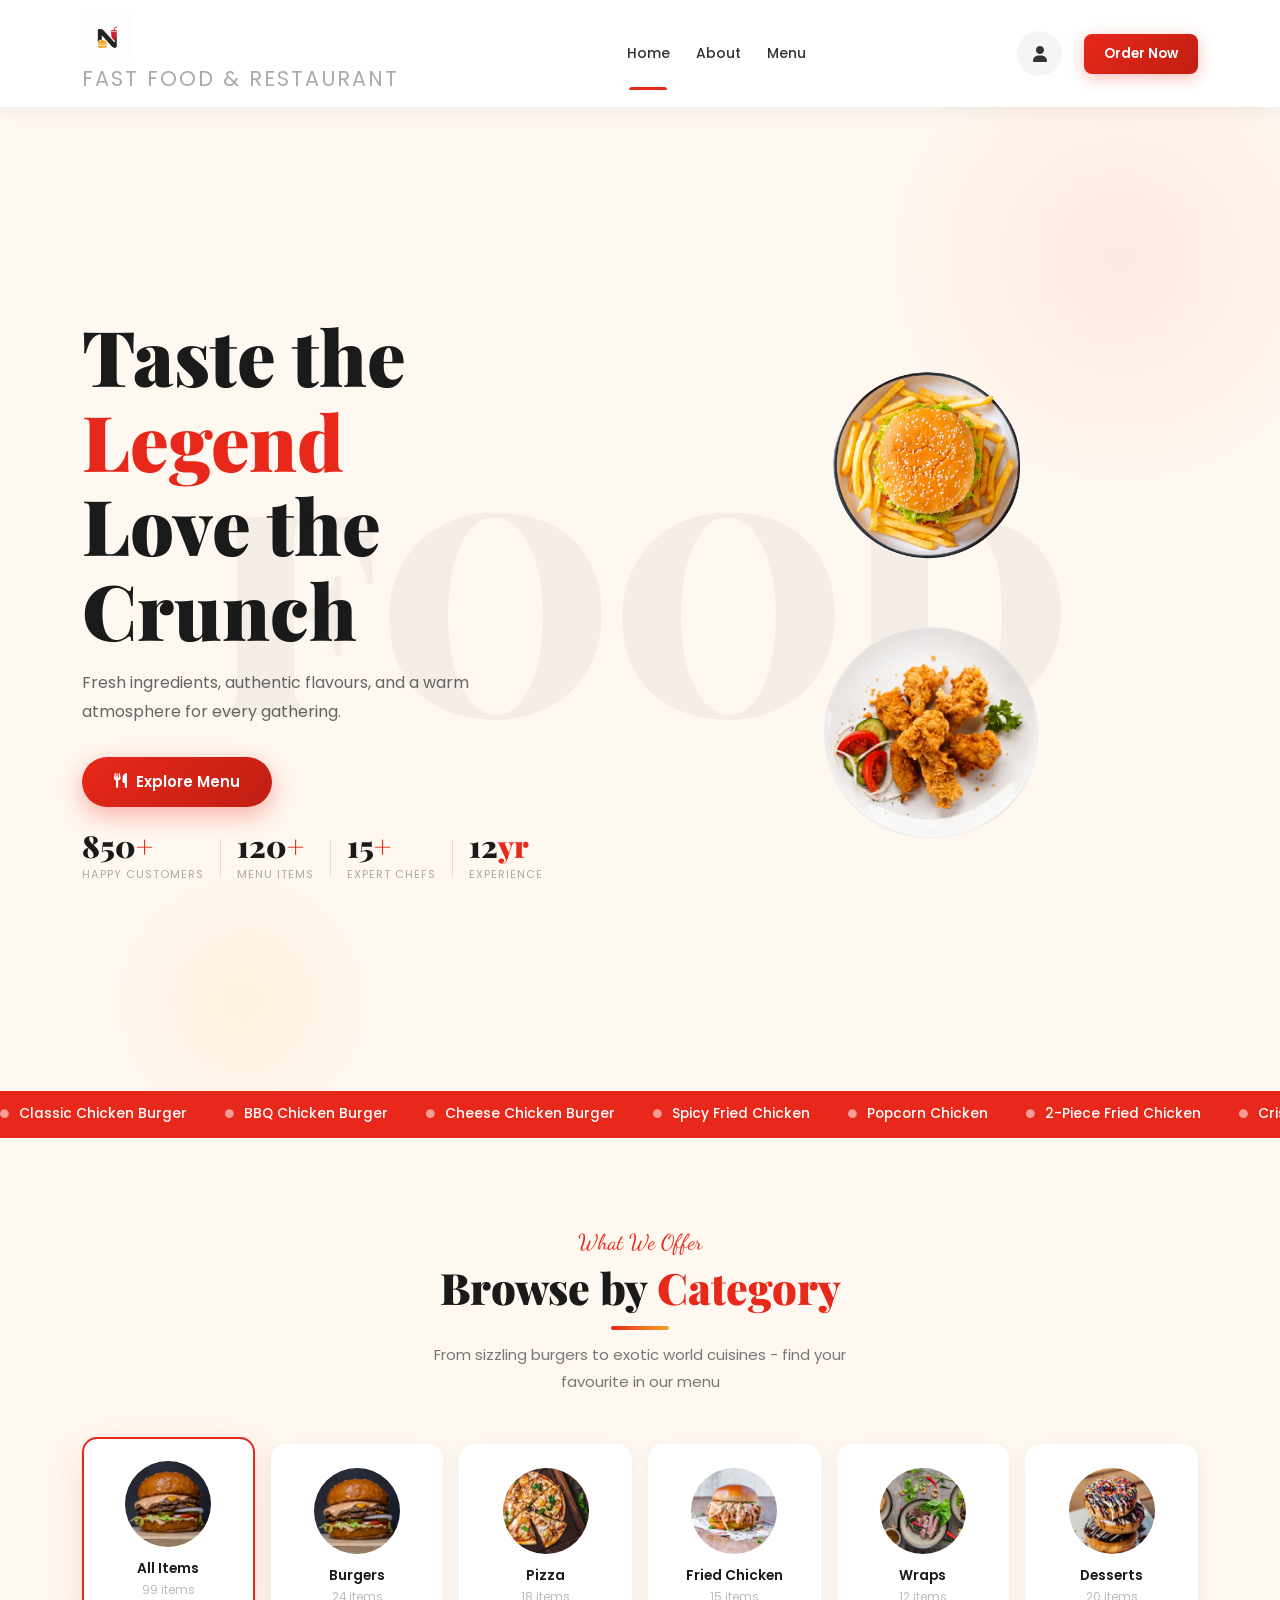
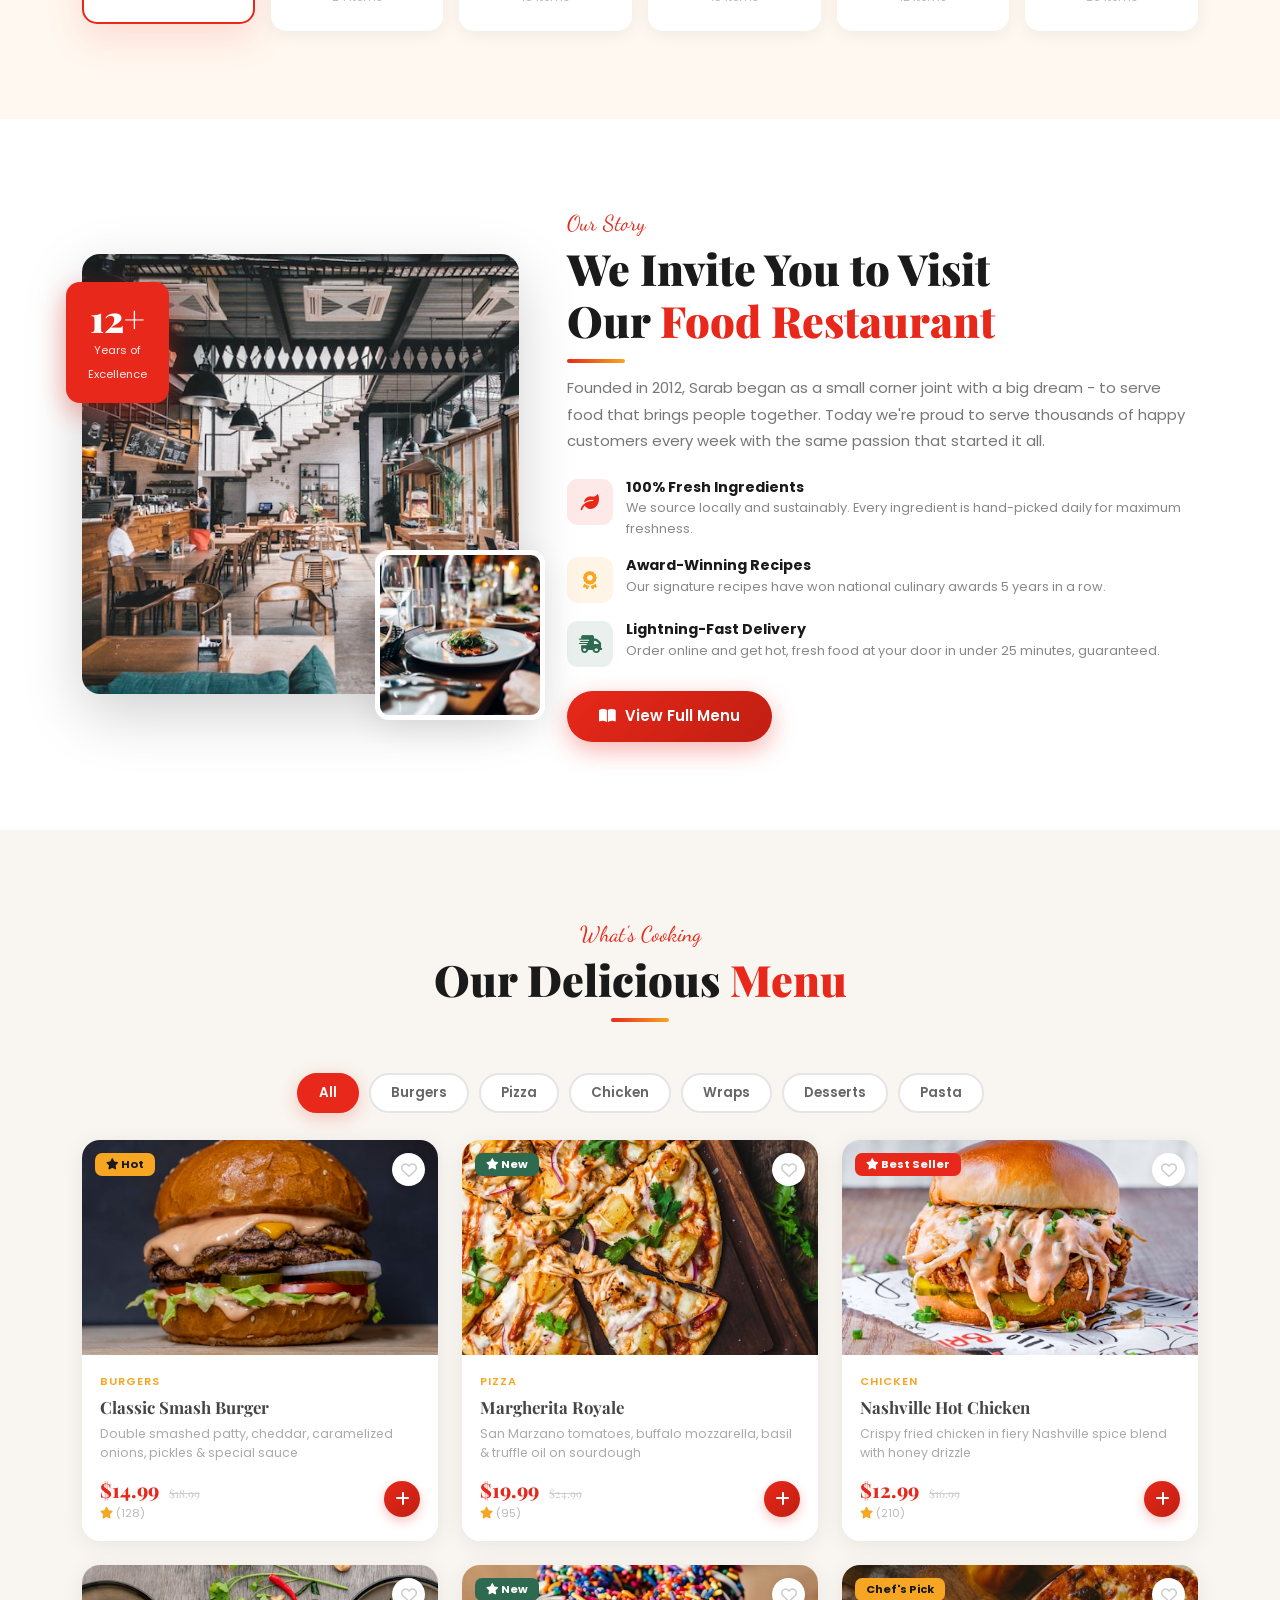
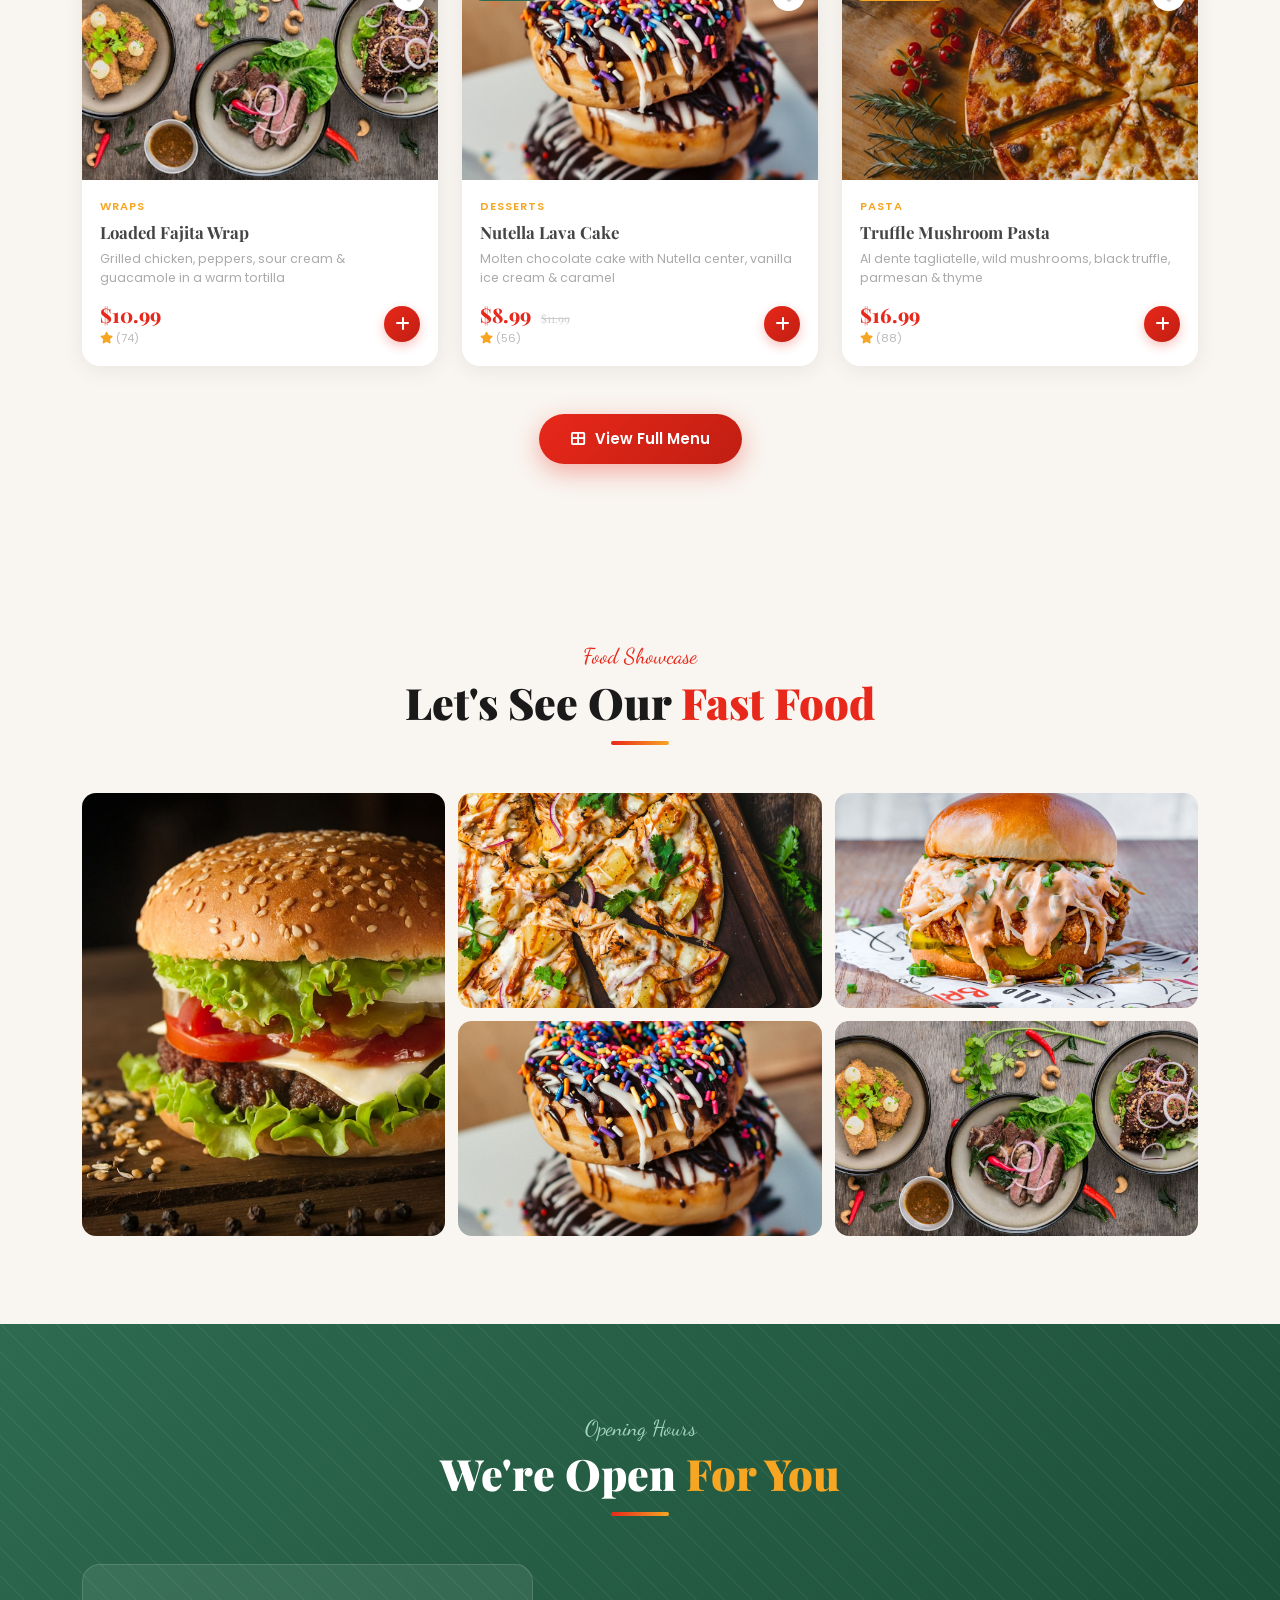
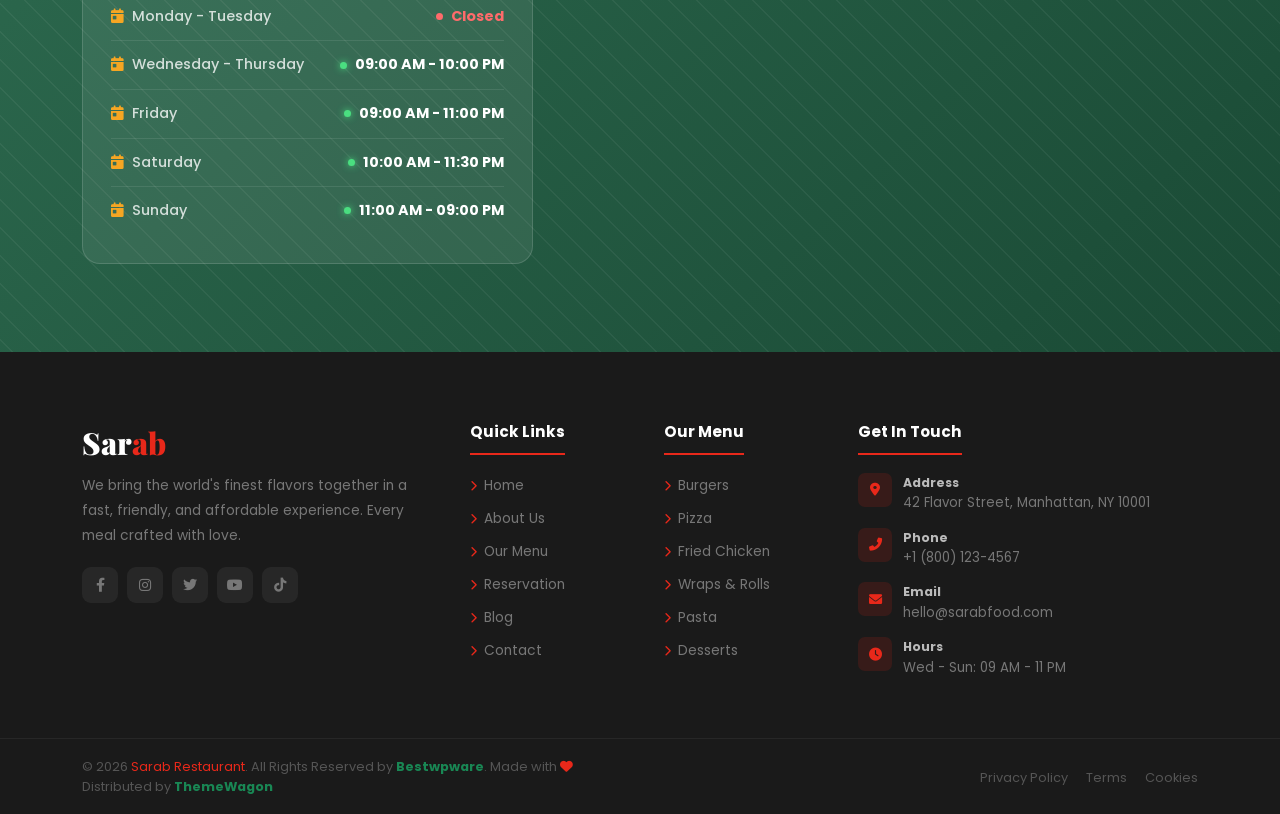
==== commit b0688223: "UPDATE HOMEPAGE I DELETE A LOT OF THINGS NOT NEEDED AND ALSO ADD A LOT OF THING THAT ARE NEEDED" ====
--- a/WEBSITE TEMPLATE/NFC MAIN/index.html
+++ b/WEBSITE TEMPLATE/NFC MAIN/index.html
@@ -1,6 +1,4 @@
 <!DOCTYPE html>
-
-<!-- TEST -->
 
 <html lang="en">
    <head>
@@ -25,14 +23,16 @@
       <link rel="stylesheet" href="css/style.css" />
    </head>
    <body>
-     <!-- =========================
-NAVBAR
-========================= -->
-<nav class="navbar navbar-expand-lg" id="nav">
+      
+      <!-- ============================================================
+         NAVBAR
+         ============================================================ -->
+      <nav class="navbar navbar-expand-lg" id="nav">
     <div class="container">
 
         <a class="navbar-brand" href="#">
             <img src="logo.png" alt="Logo" class="logo-img">
+            <div class="bsub">Fast Food & Restaurant</div>
         </a>
 
         <button class="navbar-toggler" data-bs-toggle="collapse" data-bs-target="#navmenu">
@@ -70,6 +70,7 @@
         </div>
     </div>
 </nav>
+      
       <!-- ============================================================
          FIX 1 � SEARCH OVERLAY POPUP
          ============================================================ -->
@@ -120,48 +121,50 @@
          HERO
          ============================================================ -->
       <section id="hero">
-
-    <div class="container">
-
-        <div class="row align-items-center">
-
-            <div class="col-lg-6">
-
-                <h1 class="htitle">
-                    Good Food, Good Mood
-                </h1>
-
-                <p class="hdesc">
-                    Fresh ingredients, authentic flavours and meals prepared
-                    daily for everyone to enjoy.
-                </p>
-
-                <a href="#menu" class="btn-red">
-                    Explore Menu
-                </a>
-
-            </div>
-
-            <div class="col-lg-6">
-
-                <div class="hero-slider">
-
-                    <img src="slide1.png" class="active">
-
-                    <img src="slide2.png">
-
-                    <img src="slide3.png">
-
-                </div>
-
-            </div>
-
-        </div>
+         <div class="hs hs1"></div>
+         <div class="hs hs2"></div>
+         <div class="hbgtxt">FOOD</div>
+         <div class="container">
+            <div class="row align-items-center g-5" style="min-height:88vh;">
+               <div class="col-lg-6">
+                  <h1 class="htitle">Taste the <span class="hl">Legend</span><br/>Love the Crunch</h1>
+                  <p class="hdesc">Fresh ingredients, authentic flavours, and a warm atmosphere for every gathering.</p>
+                  <div class="d-flex flex-wrap gap-3 mb-2">
+                     <a href="#menu" class="btn-red"><i class="fas fa-utensils"></i>Explore Menu</a>
+                  </div>
+                  <div class="hstats d-flex gap-3 flex-wrap mt-4">
+                     <div class="hstat"><span class="snum">850<em>+</em></span><small>Happy Customers</small></div>
+                     <div class="sdiv"></div>
+                     <div class="hstat"><span class="snum">120<em>+</em></span><small>Menu Items</small></div>
+                     <div class="sdiv"></div>
+                     <div class="hstat"><span class="snum">15<em>+</em></span><small>Expert Chefs</small></div>
+                     <div class="sdiv"></div>
+                     <div class="hstat"><span class="snum">12<em>yr</em></span><small>Experience</small></div>
+                  </div>
+               </div>
+               <div class="col-lg-6">
+                  <div style="position:relative;text-align:center;">
+                  <div class="food-slider">
+    <div class="food-track">
+
+        <img src="slide1.png">
+        <img src="slide2.png">
+        <img src="slide3.png">
+        <img src="slide4.png">
+
+        <img src="slide1.png">
+        <img src="slide2.png">
+        <img src="slide3.png">
+        <img src="slide4.png">
 
     </div>
-
-</section>
-<!-- MARQUEE -->
+</div>   
+                  </div>
+               </div>
+            </div>
+         </div>
+      </section>
+      <!-- MARQUEE -->
       <div class="mqsec">
          <div class="mqtrack">
             <div class="mqitem"><i class="fas fa-circle"></i>Classic Chicken Burger</div>
@@ -180,6 +183,61 @@
             <div class="mqitem"><i class="fas fa-circle"></i>Apple Pie</div>
          </div>
       </div>
+      <!-- CATEGORY -->
+      <section id="category">
+         <div class="container">
+            <div class="text-center mb-5" data-aos="fade-up">
+               <span class="slbl">What We Offer</span>
+               <h2 class="stitle">Browse by <span>Category</span></h2>
+               <div class="sline"></div>
+               <p class="sdesc mx-auto" style="max-width:480px;">From sizzling burgers to exotic world cuisines - find your favourite in our menu</p>
+            </div>
+            <div class="row g-3 justify-content-center">
+               <div class="col-6 col-sm-4 col-md-3 col-lg-2" data-aos="zoom-in" data-aos-delay="0">
+                  <div class="catcard active" data-filter="all">
+                     <img class="catimg" src="img/category/1.jpg" alt=""/>
+                     <div class="catnm">All Items</div>
+                     <div class="catct">99 items</div>
+                  </div>
+               </div>
+               <div class="col-6 col-sm-4 col-md-3 col-lg-2" data-aos="zoom-in" data-aos-delay="70">
+                  <div class="catcard" data-filter="burgers">
+                     <img class="catimg" src="img/category/2.jpg" alt=""/>
+                     <div class="catnm">Burgers</div>
+                     <div class="catct">24 items</div>
+                  </div>
+               </div>
+               <div class="col-6 col-sm-4 col-md-3 col-lg-2" data-aos="zoom-in" data-aos-delay="140">
+                  <div class="catcard" data-filter="pizza">
+                     <img class="catimg" src="img/category/3.jpg" alt=""/>
+                     <div class="catnm">Pizza</div>
+                     <div class="catct">18 items</div>
+                  </div>
+               </div>
+               <div class="col-6 col-sm-4 col-md-3 col-lg-2" data-aos="zoom-in" data-aos-delay="210">
+                  <div class="catcard" data-filter="chicken">
+                     <img class="catimg" src="img/category/4.jpg" alt=""/>
+                     <div class="catnm">Fried Chicken</div>
+                     <div class="catct">15 items</div>
+                  </div>
+               </div>
+               <div class="col-6 col-sm-4 col-md-3 col-lg-2" data-aos="zoom-in" data-aos-delay="280">
+                  <div class="catcard" data-filter="wraps">
+                     <img class="catimg" src="img/category/5.jpg" alt=""/>
+                     <div class="catnm">Wraps</div>
+                     <div class="catct">12 items</div>
+                  </div>
+               </div>
+               <div class="col-6 col-sm-4 col-md-3 col-lg-2" data-aos="zoom-in" data-aos-delay="350">
+                  <div class="catcard" data-filter="desserts">
+                     <img class="catimg" src="img/category/6.jpg" alt=""/>
+                     <div class="catnm">Desserts</div>
+                     <div class="catct">20 items</div>
+                  </div>
+               </div>
+            </div>
+         </div>
+      </section>
       <!-- ABOUT -->
       <section id="about">
          <div class="container">
@@ -456,34 +514,7 @@
             </div>
          </div>
       </div>
-      <!-- SPECIAL OFFER -->
-      <section id="special">
-         <div class="spbg"></div>
-         <div class="container" style="position:relative;z-index:2;">
-            <div class="row align-items-center g-5">
-               <div class="col-lg-6" data-aos="fade-right">
-                  <div class="sptag"><i class="fas fa-bolt me-1"></i>Limited Time Offer</div>
-                  <h2 class="sptitle">Get 30% Off<br/>Our Signature<br/><span>Burger</span> Meal</h2>
-                  <p class="spdesc">Don't miss our weekend special - grab our award-winning signature burger combo with loaded fries and a premium shake at an unbeatable price.</p>
-                  <div class="cdwrap">
-                     <div class="cditem"><span class="cdnum" id="cdH">08</span><span class="cdlbl">Hours</span></div>
-                     <div class="cditem"><span class="cdnum" id="cdM">45</span><span class="cdlbl">Minutes</span></div>
-                     <div class="cditem"><span class="cdnum" id="cdS">30</span><span class="cdlbl">Seconds</span></div>
-                  </div>
-                  <a href="#menu" class="btn-red"><i class="fas fa-shopping-cart"></i>Grab the Deal</a>
-               </div>
-               <div class="col-lg-6" data-aos="fade-left">
-                  <div class="spimgw">
-                     <div class="spglow"></div>
-                     <div class="sppbdg"><span class="old">$24.99</span><span class="np">$17.49</span></div>
-                     <img src="img/off-img.jpg" alt="Special Burger"/>
-                  </div>
-               </div>
-            </div>
-         </div>
-      </section>
-	  
-	  
+   
       <!-- ============================================================
          GALLERY � FIX 7 (click opens detail popup)
          ============================================================ -->
@@ -553,8 +584,6 @@
             </div>
          </div>
       </div>
-	  
-	  
       
       <!-- HOURS -->
       <section id="hours">
@@ -602,91 +631,6 @@
                            <div class="hdot on"></div>
                            <span class="hrstime">11:00 AM - 09:00 PM</span>
                         </div>
-                     </div>
-                  </div>
-               </div>
-               <div class="col-lg-3" data-aos="zoom-in">
-                  <div class="hrscta">
-                     <i class="fas fa-truck-fast fa-2x mb-3" style="color:rgba(255,255,255,.8);"></i>
-                     <h4>Order Online</h4>
-                     <p>Get hot food delivered in 25 minutes</p>
-                     <a href="#menu" class="btnw">Order Now ?</a>
-                  </div>
-               </div>
-               <div class="col-lg-4" data-aos="fade-left">
-                  <div class="hrscard">
-                     <h5 style="color:#fff;margin-bottom:18px;font-family:'Poppins',sans-serif;font-size:.95rem;font-weight:700;"><i class="fas fa-map-marker-alt me-2" style="color:var(--secondary);"></i>Find Us</h5>
-                     <div class="hrsrow"><span class="hrsday"><i class="fas fa-location-dot me-2" style="color:var(--secondary);"></i>Address</span><span class="hrstime" style="font-size:.8rem;">42 Flavor Street, NY</span></div>
-                     <div class="hrsrow"><span class="hrsday"><i class="fas fa-phone me-2" style="color:var(--secondary);"></i>Phone</span><span class="hrstime" style="font-size:.8rem;">+1 (800) 123-4567</span></div>
-                     <div class="hrsrow"><span class="hrsday"><i class="fas fa-envelope me-2" style="color:var(--secondary);"></i>Email</span><span class="hrstime" style="font-size:.8rem;">hello@sarabfood.com</span></div>
-                  </div>
-               </div>
-            </div>
-         </div>
-      </section>
-	  
-      <!-- ============================================================
-         FIX 6 � CONTACT FORM
-         ============================================================ -->
-      <section id="contact-section">
-         <div class="container">
-            <div class="text-center mb-5" data-aos="fade-up">
-               <span class="slbl">Get In Touch</span>
-               <h2 class="stitle">Contact <span>Us</span></h2>
-               <div class="sline"></div>
-               <p class="sdesc mx-auto" style="max-width:480px;">Have a question, feedback, or want to plan a special event? We'd love to hear from you.</p>
-            </div>
-            <div class="row g-4">
-               <div class="col-lg-4" data-aos="fade-right">
-                  <div class="ctdark">
-                     <h4>Let's Talk</h4>
-                     <p class="ctsub">We typically respond within 2 hours during business hours.</p>
-                     <div class="ctitem">
-                        <div class="cticon"><i class="fas fa-map-marker-alt"></i></div>
-                        <div class="ctinfo"><strong>Address</strong><span>42 Flavor Street, Manhattan,<br/>New York, NY 10001</span></div>
-                     </div>
-                     <div class="ctitem">
-                        <div class="cticon"><i class="fas fa-phone-alt"></i></div>
-                        <div class="ctinfo"><strong>Phone</strong><span>+1 (800) 123-4567</span></div>
-                     </div>
-                     <div class="ctitem">
-                        <div class="cticon"><i class="fas fa-envelope"></i></div>
-                        <div class="ctinfo"><strong>Email</strong><span>hello@sarabfood.com</span></div>
-                     </div>
-                     <div class="ctitem">
-                        <div class="cticon"><i class="fas fa-clock"></i></div>
-                        <div class="ctinfo"><strong>Working Hours</strong><span>Wed - Sun: 9 AM - 11 PM</span></div>
-                     </div>
-                     <div class="ctsocrow">
-                        <a href="#"><i class="fab fa-facebook-f"></i></a>
-                        <a href="#"><i class="fab fa-instagram"></i></a>
-                        <a href="#"><i class="fab fa-twitter"></i></a>
-                        <a href="#"><i class="fab fa-youtube"></i></a>
-                     </div>
-                  </div>
-               </div>
-               <div class="col-lg-8" data-aos="fade-left">
-                  <div class="fcard">
-                     <div class="row g-3">
-                        <div class="col-sm-6"><label class="flbl">Your Name *</label><input type="text" class="fctrl" placeholder="John Doe"/></div>
-                        <div class="col-sm-6"><label class="flbl">Email Address *</label><input type="email" class="fctrl" placeholder="you@email.com"/></div>
-                        <div class="col-sm-6"><label class="flbl">Phone Number</label><input type="tel" class="fctrl" placeholder="+1 (800) 000-0000"/></div>
-                        <div class="col-sm-6">
-                           <label class="flbl">Subject *</label>
-                           <select class="fctrl">
-                              <option>General Inquiry</option>
-                              <option>Catering &amp; Events</option>
-                              <option>Feedback</option>
-                              <option>Partnership</option>
-                              <option>Media &amp; Press</option>
-                           </select>
-                        </div>
-                        <div class="col-12"><label class="flbl">Message *</label><textarea class="fctrl" rows="5" placeholder="Write your message here..."></textarea></div>
-                        <div class="col-12"><button class="btn-red" id="ctcBtn"><i class="fas fa-paper-plane"></i>Send Message</button></div>
-                     </div>
-                     <div class="sucmsg" id="ctcOk">
-                        <i class="fas fa-check-circle"></i>
-                        <p>Message sent! We'll reply within 2 hours.</p>
                      </div>
                   </div>
                </div>
--- a/WEBSITE TEMPLATE/NFC MAIN/css/style.css
+++ b/WEBSITE TEMPLATE/NFC MAIN/css/style.css
@@ -47,13 +47,9 @@
 }
 
 /* ===================== NAVBAR ===================== */
-#nav{
-    background:#fff;
-    box-shadow:0 5px 20px rgba(0,0,0,.08);
-}
 
 .logo-img{
-    width:90px;
+    width:50px;
 }
 
 .user-icon{
@@ -67,29 +63,32 @@
     color:#333;
 }
 
-#hero{
-    padding:120px 0;
-}
-
-.htitle{
-    font-size:4rem;
-    font-weight:700;
-}
-
-.hero-slider{
+.food-slider{
+    height:500px;
+    width:100%;
+    overflow:hidden;
     position:relative;
-    overflow:hidden;
+}
+
+.food-track{
+    display:flex;
+    flex-direction:column;
+    animation:scrollFood 15s linear infinite;
+}
+
+.food-track img{
+    width:250px;
+    margin:15px auto;
     border-radius:20px;
 }
 
-.hero-slider img{
-    width:100%;
-    height:500px;
-    object-fit:cover;
-}
-
-.mhrt{
-    display:none;
+@keyframes scrollFood{
+    from{
+        transform:translateY(0);
+    }
+    to{
+        transform:translateY(-50%);
+    }
 }
 
 #nav {
@@ -130,7 +129,7 @@
   color: var(--primary);
 }
 .bsub {
-  font-size: 1.50rem;
+  font-size: 1.30rem;
   text-transform: uppercase;
   letter-spacing: 2px;
   color: #aaa;
@@ -253,6 +252,7 @@
 
 /* ===================== HERO ===================== */
 #hero {
+  padding:120px 0;
   background: var(--cream);
   min-height: 92vh;
   display: flex;
@@ -849,155 +849,6 @@
   transform: scale(1.15) rotate(90deg);
 }
 
-/* ===================== SPECIAL OFFER ===================== */
-#special {
-  background: linear-gradient(135deg, #1a0000 0%, #2d0000 100%);
-  position: relative;
-  overflow: hidden;
-}
-.spbg {
-  position: absolute;
-  inset: 0;
-  pointer-events: none;
-  opacity: 0.03;
-  background: repeating-linear-gradient(
-    45deg,
-    #fff 0,
-    #fff 1px,
-    transparent 0,
-    transparent 50%
-  );
-  background-size: 40px 40px;
-}
-.sptag {
-  display: inline-block;
-  background: var(--secondary);
-  color: var(--dark);
-  border-radius: 6px;
-  padding: 4px 15px;
-  font-size: 0.76rem;
-  font-weight: 700;
-  text-transform: uppercase;
-  letter-spacing: 2px;
-  margin-bottom: 14px;
-}
-.sptitle {
-  font-size: clamp(2.3rem, 5vw, 3.8rem);
-  font-weight: 900;
-  color: #fff;
-  line-height: 1.1;
-}
-.sptitle span {
-  color: var(--secondary);
-}
-.spdesc {
-  color: rgba(255, 255, 255, 0.62);
-  margin: 18px 0;
-  font-size: 0.93rem;
-  line-height: 1.8;
-}
-.cdwrap {
-  display: flex;
-  gap: 14px;
-  margin: 26px 0;
-}
-.cditem {
-  text-align: center;
-  background: rgba(255, 255, 255, 0.07);
-  border: 1px solid rgba(255, 255, 255, 0.11);
-  border-radius: 11px;
-  padding: 13px 18px;
-  min-width: 72px;
-}
-.cdnum {
-  font-family: "Playfair Display", serif;
-  font-size: 2.1rem;
-  font-weight: 900;
-  color: #fff;
-  display: block;
-  line-height: 1;
-}
-.cdlbl {
-  font-size: 0.63rem;
-  text-transform: uppercase;
-  letter-spacing: 1px;
-  color: rgba(255, 255, 255, 0.48);
-  margin-top: 3px;
-  display: block;
-}
-.spimgw {
-  position: relative;
-  text-align: center;
-}
-.spglow {
-  position: absolute;
-  top: 50%;
-  left: 50%;
-  transform: translate(-50%, -50%);
-  width: 360px;
-  height: 360px;
-  border-radius: 50%;
-  background: radial-gradient(
-    circle,
-    rgba(246, 166, 35, 0.24),
-    transparent 70%
-  );
-}
-.spimgw img {
-  position: relative;
-  z-index: 2;
-  width: 100%;
-  max-width: 440px;
-  filter: drop-shadow(0 28px 56px rgba(246, 166, 35, 0.28));
-  animation: fltimg 5s ease-in-out infinite;
-}
-@keyframes fltimg {
-  0%,
-  100% {
-    transform: translateY(0);
-  }
-  50% {
-    transform: translateY(-17px);
-  }
-}
-.sppbdg {
-  position: absolute;
-  top: 18px;
-  left: 18px;
-  z-index: 3;
-  background: var(--primary);
-  color: #fff;
-  width: 86px;
-  height: 86px;
-  border-radius: 50%;
-  display: flex;
-  flex-direction: column;
-  align-items: center;
-  justify-content: center;
-  text-align: center;
-  box-shadow: 0 8px 24px rgba(232, 40, 26, 0.5);
-  animation: plsbdg 2.5s ease-in-out infinite;
-}
-@keyframes plsbdg {
-  0%,
-  100% {
-    transform: scale(1);
-  }
-  50% {
-    transform: scale(1.06);
-    box-shadow: 0 12px 34px rgba(232, 40, 26, 0.7);
-  }
-}
-.sppbdg .old {
-  font-size: 0.68rem;
-  text-decoration: line-through;
-  opacity: 0.7;
-}
-.sppbdg .np {
-  font-size: 1.25rem;
-  font-weight: 900;
-}
-
 /* ===================== GALLERY ===================== */
 #gallery {
   background: var(--light);
@@ -1047,193 +898,6 @@
 .gover i {
   color: var(--secondary);
   margin-right: 5px;
-}
-
-/* ===================== HISTORY â€” FIX 8 ===================== */
-#history {
-  background: var(--cream);
-}
-.timeline {
-  position: relative;
-  padding: 18px 0;
-}
-.timeline::before {
-  content: "";
-  position: absolute;
-  left: 50%;
-  transform: translateX(-50%);
-  width: 2px;
-  background: linear-gradient(to bottom, var(--primary), var(--secondary));
-  top: 0;
-  bottom: 0;
-}
-/* Grid: left-col | dot-col | right-col */
-.tli {
-  display: grid;
-  grid-template-columns: 1fr 36px 1fr;
-  margin-bottom: 50px;
-  align-items: start;
-}
-.tl-left {
-  padding-right: 32px;
-  text-align: right;
-}
-.tl-center {
-  display: flex;
-  justify-content: center;
-  padding-top: 5px;
-}
-.tl-right {
-  padding-left: 32px;
-  text-align: left;
-}
-/* ODD â†’ show LEFT text, hide RIGHT */
-.tli:nth-child(odd) .tl-right {
-  visibility: hidden;
-}
-/* EVEN â†’ hide LEFT, show RIGHT */
-.tli:nth-child(even) .tl-left {
-  visibility: hidden;
-}
-.tldot {
-  width: 18px;
-  height: 18px;
-  border-radius: 50%;
-  background: var(--primary);
-  border: 4px solid #fff;
-  box-shadow: 0 0 0 3px rgba(232, 40, 26, 0.3);
-  flex-shrink: 0;
-}
-.tlyear {
-  font-family: "Dancing Script", cursive;
-  color: var(--primary);
-  font-size: 1.15rem;
-  margin-bottom: 3px;
-}
-.tl-left h5,
-.tl-right h5 {
-  font-size: 1.05rem;
-  font-weight: 700;
-  margin-bottom: 7px;
-  font-family: "Playfair Display", serif;
-  color: var(--dark);
-}
-.tl-left p,
-.tl-right p {
-  font-size: 0.83rem;
-  color: #888;
-  line-height: 1.7;
-  margin: 0;
-}
-@media (max-width: 767px) {
-  .timeline::before {
-    left: 16px;
-  }
-  .tli {
-    grid-template-columns: 32px 1fr;
-    gap: 0;
-  }
-  .tl-left {
-    display: none;
-  }
-  .tl-right {
-    display: block !important;
-    visibility: visible !important;
-    padding-left: 18px;
-    text-align: left;
-  }
-  .tl-center {
-    padding-top: 5px;
-  }
-  .tli:nth-child(even) .tl-left {
-    display: none;
-  }
-  .tli:nth-child(odd) .tl-right {
-    visibility: visible !important;
-  }
-}
-
-/* ===================== CHEFS ===================== */
-#chefs {
-  background: #fff;
-}
-.chcard {
-  border-radius: 18px;
-  overflow: hidden;
-  background: #fff;
-  transition: 0.4s;
-  box-shadow: 0 4px 18px rgba(0, 0, 0, 0.07);
-}
-.chcard:hover {
-  transform: translateY(-9px);
-  box-shadow: var(--shadow-lg);
-}
-.chimg {
-  position: relative;
-  overflow: hidden;
-  height: 268px;
-  background: var(--cream2);
-}
-.chimg img {
-  width: 100%;
-  height: 100%;
-  object-fit: cover;
-  object-position: top;
-  transition: 0.5s;
-}
-.chcard:hover .chimg img {
-  transform: scale(1.05);
-}
-.chsoc {
-  position: absolute;
-  bottom: -50px;
-  left: 0;
-  right: 0;
-  display: flex;
-  justify-content: center;
-  gap: 7px;
-  transition: 0.4s;
-  padding: 10px 0;
-  background: linear-gradient(to top, rgba(0, 0, 0, 0.7), transparent);
-}
-.chcard:hover .chsoc {
-  bottom: 0;
-}
-.chsoc a {
-  width: 33px;
-  height: 33px;
-  border-radius: 50%;
-  background: rgba(255, 255, 255, 0.2);
-  display: flex;
-  align-items: center;
-  justify-content: center;
-  color: #fff;
-  font-size: 0.78rem;
-  transition: 0.3s;
-}
-.chsoc a:hover {
-  background: var(--primary);
-}
-.chbody {
-  padding: 18px;
-  text-align: center;
-}
-.chnm {
-  font-size: 1.05rem;
-  font-weight: 700;
-  margin-bottom: 2px;
-}
-.chrole {
-  font-size: 0.78rem;
-  color: var(--primary);
-  font-weight: 600;
-  text-transform: uppercase;
-  letter-spacing: 0.8px;
-}
-.chexp {
-  font-size: 0.76rem;
-  color: #bbb;
-  margin-top: 5px;
 }
 
 /* ===================== HOURS ===================== */
@@ -1326,158 +990,11 @@
   color: var(--primary);
 }
 
-/* ===================== TESTIMONIALS ===================== */
-#testimonials {
-  background: #fff;
-}
-.tescard {
-  background: var(--cream);
-  border-radius: 18px;
-  padding: 28px;
-  position: relative;
-  overflow: hidden;
-  transition: 0.4s;
-}
-.tescard:hover {
-  transform: translateY(-5px);
-  box-shadow: var(--shadow);
-}
-.tesq {
-  position: absolute;
-  top: 18px;
-  right: 22px;
-  font-size: 4.5rem;
-  color: rgba(232, 40, 26, 0.07);
-  font-family: "Playfair Display", serif;
-  line-height: 1;
-}
-.tess {
-  color: var(--secondary);
-  font-size: 0.83rem;
-  margin-bottom: 12px;
-}
-.testxt {
-  font-size: 0.88rem;
-  color: #666;
-  line-height: 1.8;
-  margin-bottom: 18px;
-}
-.tesauth {
-  display: flex;
-  align-items: center;
-  gap: 11px;
-}
-.tesauth img {
-  width: 46px;
-  height: 46px;
-  border-radius: 50%;
-  object-fit: cover;
-  border: 3px solid var(--primary);
-}
-.tesnm {
-  font-weight: 700;
-  font-size: 0.88rem;
-  color: var(--dark);
-  margin-bottom: 1px;
-  font-family: "Poppins", sans-serif;
-}
-.tesrl {
-  font-size: 0.73rem;
-  color: #aaa;
-}
-
-/* ===================== RESERVATION â€” FIX 5 ===================== */
-#reservation {
-  background: var(--light);
-}
-.resico {
-  width: 54px;
-  height: 54px;
-  border-radius: 13px;
-  background: rgba(232, 40, 26, 0.1);
-  display: flex;
-  align-items: center;
-  justify-content: center;
-  color: var(--primary);
-  font-size: 1.25rem;
-  flex-shrink: 0;
-}
-.flbl {
-  font-size: 0.83rem;
-  font-weight: 600;
-  color: var(--dark);
-  margin-bottom: 5px;
-  display: block;
-}
-.fctrl {
-  width: 100%;
-  border: 2px solid #eee;
-  border-radius: 9px;
-  padding: 11px 15px;
-  font-family: "Poppins", sans-serif;
-  font-size: 0.88rem;
-  outline: none;
-  transition: 0.3s;
-  color: var(--dark);
-  background: #fff;
-  appearance: auto;
-}
-.fctrl:focus {
-  border-color: var(--primary);
-}
-.fcard {
-  background: #fff;
-  border-radius: 18px;
-  padding: 32px;
-  box-shadow: 0 6px 30px rgba(0, 0, 0, 0.08);
-}
-.sucmsg {
-  display: none;
-  text-align: center;
-  padding: 16px;
-  background: rgba(45, 106, 79, 0.07);
-  border-radius: 11px;
-  margin-top: 14px;
-}
-.sucmsg i {
-  color: var(--green);
-  font-size: 1.7rem;
-  display: block;
-  margin-bottom: 7px;
-}
-.sucmsg p {
-  color: var(--green);
-  font-weight: 600;
-  margin: 0;
-  font-size: 0.88rem;
-}
-
 /* ===================== BLOG ===================== */
 #blog {
   background: var(--light);
 }
-.blcard {
-  background: #fff;
-  border-radius: 18px;
-  overflow: hidden;
-  transition: 0.4s;
-  box-shadow: 0 4px 18px rgba(0, 0, 0, 0.06);
-}
-.blcard:hover {
-  transform: translateY(-7px);
-  box-shadow: var(--shadow-lg);
-}
-.blimg {
-  position: relative;
-  height: 195px;
-  overflow: hidden;
-}
-.blimg img {
-  width: 100%;
-  height: 100%;
-  object-fit: cover;
-  transition: 0.5s;
-}
+
 .blcard:hover .blimg img {
   transform: scale(1.06);
 }
@@ -1502,9 +1019,7 @@
   text-transform: uppercase;
   letter-spacing: 0.8px;
 }
-.blbody {
-  padding: 20px;
-}
+
 .bltag {
   font-size: 0.7rem;
   font-weight: 600;
@@ -1561,12 +1076,7 @@
   overflow: hidden;
   padding: 80px 0;
 }
-.nlbg {
-  position: absolute;
-  inset: 0;
-  background: url("data:image/svg+xml,%3Csvg xmlns='http://www.w3.org/2000/svg' width='100' height='100'%3E%3Ccircle cx='50' cy='50' r='40' fill='none' stroke='white' stroke-width='.4' opacity='.1'/%3E%3C/svg%3E");
-  background-size: 75px;
-}
+
 .nlw {
   position: relative;
   z-index: 2;
@@ -1594,20 +1104,7 @@
   font-family: "Poppins", sans-serif;
   color: #333;
 }
-.nlbtn {
-  flex-shrink: 0;
-  background: var(--secondary);
-  color: var(--dark);
-  border: none;
-  border-radius: 50px;
-  padding: 14px 26px;
-  font-weight: 700;
-  font-size: 0.9rem;
-  cursor: pointer;
-  white-space: nowrap;
-  transition: 0.3s;
-  font-family: "Poppins", sans-serif;
-}
+
 .nlbtn:hover {
   transform: scale(1.05);
   box-shadow: 0 6px 18px rgba(0, 0, 0, 0.2);
@@ -1631,12 +1128,7 @@
 #contact-section {
   background: #fff;
 }
-.ctdark {
-  background: var(--dark);
-  border-radius: 18px;
-  padding: 38px;
-  height: 100%;
-}
+
 .ctdark h4 {
   color: #fff;
   margin-bottom: 7px;
@@ -1646,24 +1138,8 @@
   font-size: 0.88rem;
   margin-bottom: 26px;
 }
-.ctitem {
-  display: flex;
-  gap: 13px;
-  margin-bottom: 20px;
-  align-items: flex-start;
-}
-.cticon {
-  width: 40px;
-  height: 40px;
-  border-radius: 9px;
-  background: rgba(232, 40, 26, 0.18);
-  display: flex;
-  align-items: center;
-  justify-content: center;
-  color: var(--primary);
-  font-size: 0.9rem;
-  flex-shrink: 0;
-}
+
+
 .ctinfo strong {
   display: block;
   color: #aaa;
@@ -2438,4 +1914,4 @@
   .stitle {
     font-size: 1.8rem;
   }
-}+}
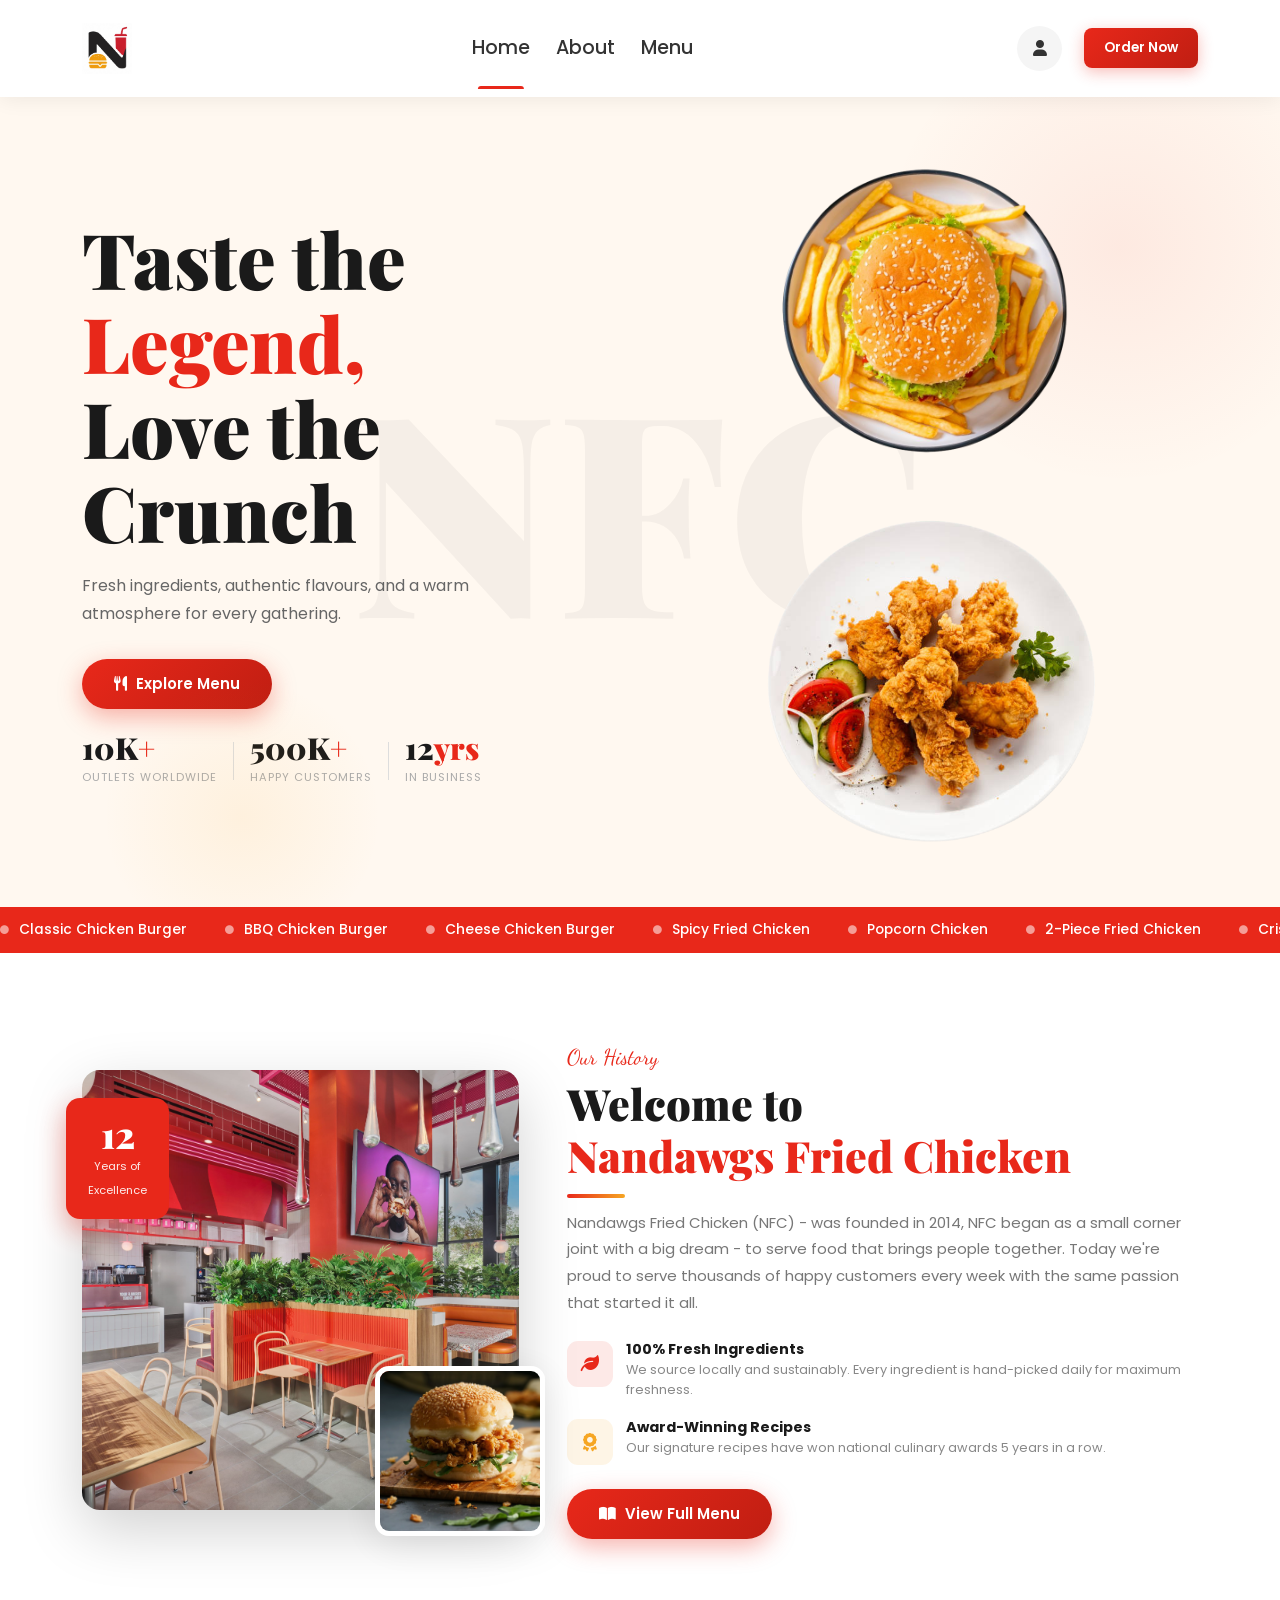
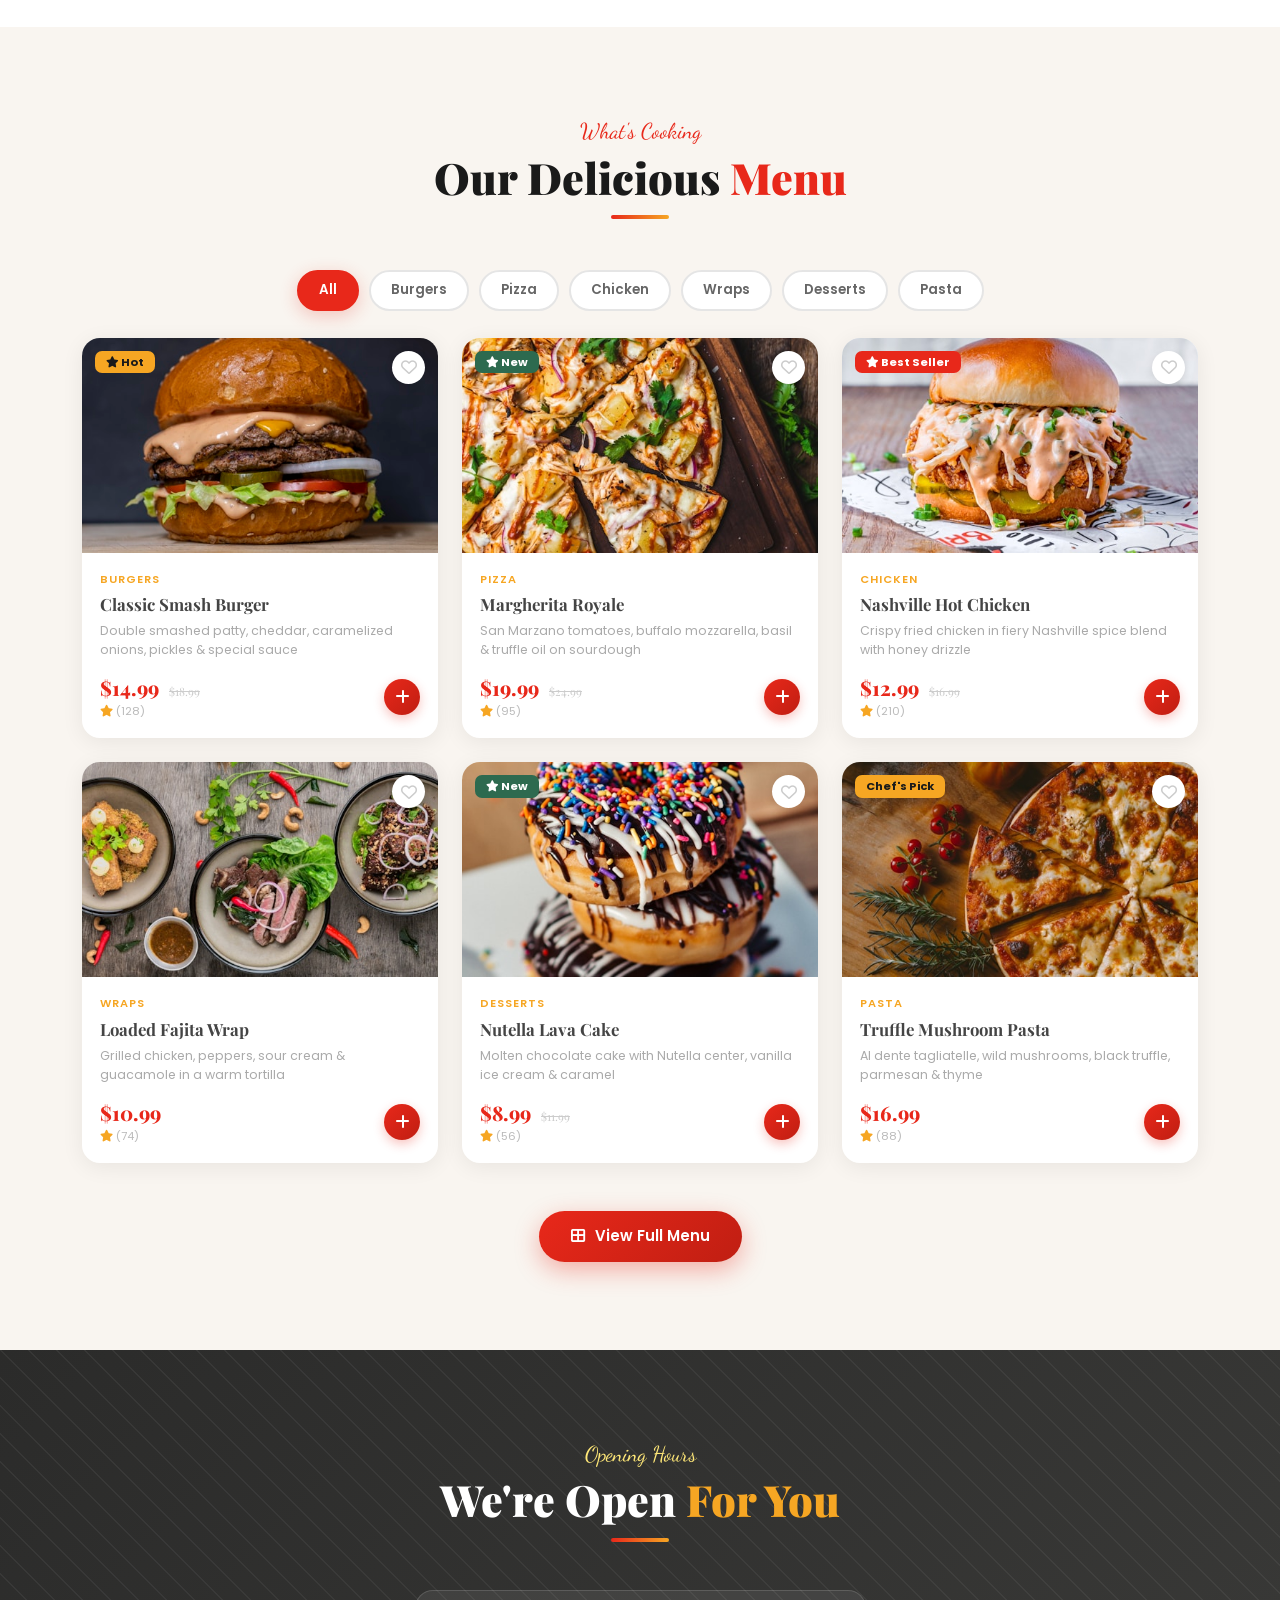
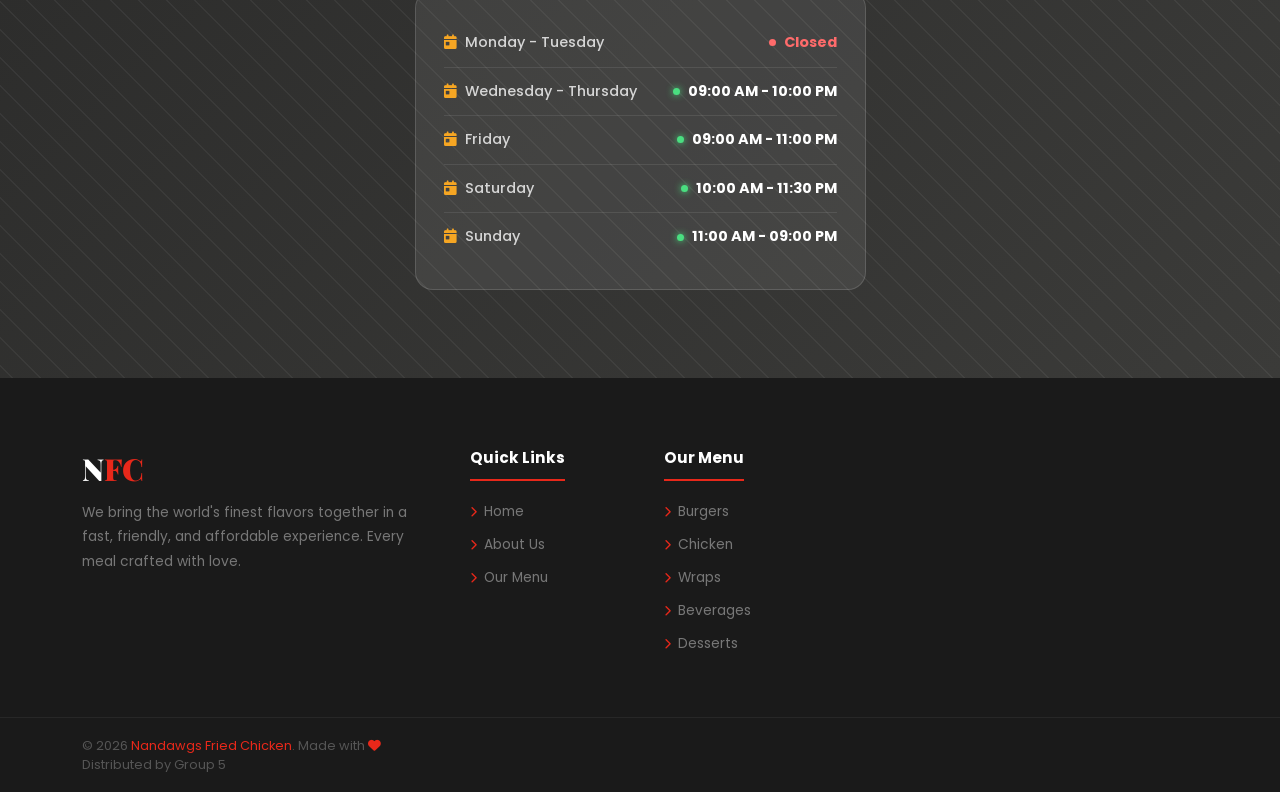
==== commit 0e1a09cb: "EDIT INDEX.HTML - deleted some unneeded codes - tweaked some css - updated "about", footer and heade" ====
--- a/WEBSITE TEMPLATE/NFC MAIN/index.html
+++ b/WEBSITE TEMPLATE/NFC MAIN/index.html
@@ -5,9 +5,10 @@
       <meta charset="UTF-8">
       <meta http-equiv="X-UA-Compatible" content="IE=edge">
       <meta name="viewport" content="width=device-width, initial-scale=1">
-      <meta name="author" content="Sarab">
-      <meta name="description" content="Sarab - Fast Food & Restaurant HTML Template">
-      <title>Sarab - Fast Food & Restaurant HTML Template</title>
+
+      <title>Order Food at NFC Now!</title>
+	  <link rel="icon" type="image" href="favicon.png">
+	  
       <link href="https://fonts.googleapis.com/css2?family=Playfair+Display:wght@400;700;900&family=Poppins:wght@300;400;500;600;700&family=Dancing+Script:wght@700&display=swap" rel="stylesheet"/>
       <!-- Bootstrap 5.3 -->
       <link href="css/bootstrap.min.css" rel="stylesheet"/>
@@ -32,7 +33,6 @@
 
         <a class="navbar-brand" href="#">
             <img src="logo.png" alt="Logo" class="logo-img">
-            <div class="bsub">Fast Food & Restaurant</div>
         </a>
 
         <button class="navbar-toggler" data-bs-toggle="collapse" data-bs-target="#navmenu">
@@ -71,75 +71,27 @@
     </div>
 </nav>
       
-      <!-- ============================================================
-         FIX 1 � SEARCH OVERLAY POPUP
-         ============================================================ -->
-      <div id="searchOv">
-         <button class="sovclose" id="searchClose"><i class="fas fa-times"></i></button>
-         <div class="sovbox">
-            <h4>What are you craving today?</h4>
-            <div class="sovinput">
-               <input type="text" id="searchInput" placeholder="Search burgers, pizza, chicken..." autocomplete="off"/>
-               <button><i class="fas fa-search"></i></button>
-            </div>
-            <!-- Categories inside search box -->
-            <div class="sovcats">
-               <div class="sovcat active" data-cat="all">
-                  <img src="img/menu/1.jpg" alt=""/>All Items
-               </div>
-               <div class="sovcat" data-cat="burgers">
-                  <img src="img/menu/1.jpg" alt=""/>Burgers
-               </div>
-               <div class="sovcat" data-cat="pizza">
-                  <img src="img/menu/2.jpg" alt=""/>Pizza
-               </div>
-               <div class="sovcat" data-cat="chicken">
-                  <img src="img/menu/3.jpg" alt=""/>Chicken
-               </div>
-               <div class="sovcat" data-cat="wraps">
-                  <img src="img/menu/4.jpg" alt=""/>Wraps
-               </div>
-               <div class="sovcat" data-cat="pasta">
-                  <img src="img/menu/5.jpg" alt=""/>Pasta
-               </div>
-               <div class="sovcat" data-cat="desserts">
-                  <img src="img/menu/6.jpg" alt=""/>Desserts
-               </div>
-            </div>
-            <div class="sovtrend">
-               <p><i class="fas fa-fire me-1" style="color:var(--secondary);"></i>Trending Searches</p>
-               <span class="ttag">Smash Burger</span>
-               <span class="ttag">Nashville Chicken</span>
-               <span class="ttag">Truffle Pizza</span>
-               <span class="ttag">Lava Cake</span>
-               <span class="ttag">Loaded Fries</span>
-               <span class="ttag">Mango Shake</span>
-            </div>
-         </div>
-      </div>
       <!-- ============================================================
          HERO
          ============================================================ -->
       <section id="hero">
          <div class="hs hs1"></div>
          <div class="hs hs2"></div>
-         <div class="hbgtxt">FOOD</div>
+         <div class="hbgtxt">NFC</div>
          <div class="container">
             <div class="row align-items-center g-5" style="min-height:88vh;">
                <div class="col-lg-6">
-                  <h1 class="htitle">Taste the <span class="hl">Legend</span><br/>Love the Crunch</h1>
+                  <h1 class="htitle">Taste the <span class="hl">Legend,</span><br/>Love the Crunch</h1>
                   <p class="hdesc">Fresh ingredients, authentic flavours, and a warm atmosphere for every gathering.</p>
                   <div class="d-flex flex-wrap gap-3 mb-2">
                      <a href="#menu" class="btn-red"><i class="fas fa-utensils"></i>Explore Menu</a>
                   </div>
                   <div class="hstats d-flex gap-3 flex-wrap mt-4">
-                     <div class="hstat"><span class="snum">850<em>+</em></span><small>Happy Customers</small></div>
+                     <div class="hstat"><span class="snum">10K<em>+</em></span><small>Outlets Worldwide</small></div>
                      <div class="sdiv"></div>
-                     <div class="hstat"><span class="snum">120<em>+</em></span><small>Menu Items</small></div>
+                     <div class="hstat"><span class="snum">500K<em>+</em></span><small>Happy Customers</small></div>
                      <div class="sdiv"></div>
-                     <div class="hstat"><span class="snum">15<em>+</em></span><small>Expert Chefs</small></div>
-                     <div class="sdiv"></div>
-                     <div class="hstat"><span class="snum">12<em>yr</em></span><small>Experience</small></div>
+                     <div class="hstat"><span class="snum">12<em>yrs</em></span><small>In Business</small></div>
                   </div>
                </div>
                <div class="col-lg-6">
@@ -183,77 +135,23 @@
             <div class="mqitem"><i class="fas fa-circle"></i>Apple Pie</div>
          </div>
       </div>
-      <!-- CATEGORY -->
-      <section id="category">
-         <div class="container">
-            <div class="text-center mb-5" data-aos="fade-up">
-               <span class="slbl">What We Offer</span>
-               <h2 class="stitle">Browse by <span>Category</span></h2>
-               <div class="sline"></div>
-               <p class="sdesc mx-auto" style="max-width:480px;">From sizzling burgers to exotic world cuisines - find your favourite in our menu</p>
-            </div>
-            <div class="row g-3 justify-content-center">
-               <div class="col-6 col-sm-4 col-md-3 col-lg-2" data-aos="zoom-in" data-aos-delay="0">
-                  <div class="catcard active" data-filter="all">
-                     <img class="catimg" src="img/category/1.jpg" alt=""/>
-                     <div class="catnm">All Items</div>
-                     <div class="catct">99 items</div>
-                  </div>
-               </div>
-               <div class="col-6 col-sm-4 col-md-3 col-lg-2" data-aos="zoom-in" data-aos-delay="70">
-                  <div class="catcard" data-filter="burgers">
-                     <img class="catimg" src="img/category/2.jpg" alt=""/>
-                     <div class="catnm">Burgers</div>
-                     <div class="catct">24 items</div>
-                  </div>
-               </div>
-               <div class="col-6 col-sm-4 col-md-3 col-lg-2" data-aos="zoom-in" data-aos-delay="140">
-                  <div class="catcard" data-filter="pizza">
-                     <img class="catimg" src="img/category/3.jpg" alt=""/>
-                     <div class="catnm">Pizza</div>
-                     <div class="catct">18 items</div>
-                  </div>
-               </div>
-               <div class="col-6 col-sm-4 col-md-3 col-lg-2" data-aos="zoom-in" data-aos-delay="210">
-                  <div class="catcard" data-filter="chicken">
-                     <img class="catimg" src="img/category/4.jpg" alt=""/>
-                     <div class="catnm">Fried Chicken</div>
-                     <div class="catct">15 items</div>
-                  </div>
-               </div>
-               <div class="col-6 col-sm-4 col-md-3 col-lg-2" data-aos="zoom-in" data-aos-delay="280">
-                  <div class="catcard" data-filter="wraps">
-                     <img class="catimg" src="img/category/5.jpg" alt=""/>
-                     <div class="catnm">Wraps</div>
-                     <div class="catct">12 items</div>
-                  </div>
-               </div>
-               <div class="col-6 col-sm-4 col-md-3 col-lg-2" data-aos="zoom-in" data-aos-delay="350">
-                  <div class="catcard" data-filter="desserts">
-                     <img class="catimg" src="img/category/6.jpg" alt=""/>
-                     <div class="catnm">Desserts</div>
-                     <div class="catct">20 items</div>
-                  </div>
-               </div>
-            </div>
-         </div>
-      </section>
+     
       <!-- ABOUT -->
       <section id="about">
          <div class="container">
             <div class="row align-items-center g-5">
                <div class="col-lg-5" data-aos="fade-right">
                   <div class="astack">
-                     <div class="aexp"><span class="anum">12+</span><small>Years of<br/>Excellence</small></div>
-                     <div class="amain"><img src="img/about1.jpg" alt="Restaurant"/></div>
-                     <div class="asm"><img src="img/about2.jpg" alt=""/></div>
+                     <div class="aexp"><span class="anum">12</span><small>Years of<br/>Excellence</small></div>
+                     <div class="amain"><img src="nfc_about.jpg" alt="Restaurant"/></div>
+                     <div class="asm"><img src="burger_about.jpg" alt="Food"/></div>
                   </div>
                </div>
                <div class="col-lg-7" data-aos="fade-left">
-                  <span class="slbl">Our Story</span>
-                  <h2 class="stitle text-start">We Invite You to Visit<br/>Our <span>Food Restaurant</span></h2>
+                  <span class="slbl">Our History</span>
+                  <h2 class="stitle text-start">Welcome to<br/> <span>Nandawgs Fried Chicken</span></h2>
                   <div class="sline lft"></div>
-                  <p class="sdesc mb-4">Founded in 2012, Sarab began as a small corner joint with a big dream - to serve food that brings people together. Today we're proud to serve thousands of happy customers every week with the same passion that started it all.</p>
+                  <p class="sdesc mb-4">Nandawgs Fried Chicken (NFC) - was founded in 2014, NFC began as a small corner joint with a big dream - to serve food that brings people together. Today we're proud to serve thousands of happy customers every week with the same passion that started it all.</p>
                   <div class="mb-4">
                      <div class="fti">
                         <div class="ftico r"><i class="fas fa-leaf"></i></div>
@@ -267,13 +165,6 @@
                         <div>
                            <h6>Award-Winning Recipes</h6>
                            <p>Our signature recipes have won national culinary awards 5 years in a row.</p>
-                        </div>
-                     </div>
-                     <div class="fti">
-                        <div class="ftico g"><i class="fas fa-shipping-fast"></i></div>
-                        <div>
-                           <h6>Lightning-Fast Delivery</h6>
-                           <p>Order online and get hot, fresh food at your door in under 25 minutes, guaranteed.</p>
                         </div>
                      </div>
                   </div>
@@ -514,87 +405,17 @@
             </div>
          </div>
       </div>
-   
-      <!-- ============================================================
-         GALLERY � FIX 7 (click opens detail popup)
-         ============================================================ -->
-      <section id="gallery">
-         <div class="container">
-            <div class="text-center mb-5" data-aos="fade-up">
-               <span class="slbl">Food Showcase</span>
-               <h2 class="stitle">Let's See Our <span>Fast Food</span></h2>
-               <div class="sline"></div>
-            </div>
-            <div class="ggrid" data-aos="fade-up">
-               <div class="gitem"
-                  data-gi="0"
-                  data-gimg="img/portfolio/work1.jpg"
-                  data-gtitle="Gourmet Burgers"
-                  data-gdesc="Our award-winning smash burgers, hand-crafted with 100% premium beef, aged cheddar and house-made sauces.">
-                  <img src="img/portfolio/work1.jpg" alt="Burgers"/>
-                  <div class="gover"><span><i class="fas fa-expand-alt"></i> Gourmet Burgers</span></div>
-               </div>
-               <div class="gitem"
-                  data-gi="1"
-                  data-gimg="img/portfolio/work2.jpg"
-                  data-gtitle="Wood-Fired Pizza"
-                  data-gdesc="Authentic Neapolitan-style pizzas fired at 900deg F in our wood-burning stone oven for the perfect char.">
-                  <img src="img/portfolio/work2.jpg" alt="Pizza"/>
-                  <div class="gover"><span><i class="fas fa-expand-alt"></i> Wood-Fired Pizza</span></div>
-               </div>
-               <div class="gitem"
-                  data-gi="2"
-                  data-gimg="img/portfolio/work3.jpg"
-                  data-gtitle="Crispy Fried Chicken"
-                  data-gdesc="Double-brined, hand-battered chicken fried to golden perfection using our 15-spice secret blend.">
-                  <img src="img/portfolio/work3.jpg" alt="Chicken"/>
-                  <div class="gover"><span><i class="fas fa-expand-alt"></i> Crispy Fried Chicken</span></div>
-               </div>
-               <div class="gitem"
-                  data-gi="3"
-                  data-gimg="img/portfolio/work4.jpg"
-                  data-gtitle="Sweet Desserts"
-                  data-gdesc="Handcrafted desserts - from molten lava cakes to artisan ice cream sundaes and seasonal pastries.">
-                  <img src="img/portfolio/work4.jpg" alt="Desserts"/>
-                  <div class="gover"><span><i class="fas fa-expand-alt"></i> Sweet Desserts</span></div>
-               </div>
-               <div class="gitem"
-                  data-gi="4"
-                  data-gimg="img/portfolio/work5.jpg"
-                  data-gtitle="Fresh Wraps &amp; Rolls"
-                  data-gdesc="Loaded fresh wraps packed with grilled proteins, crunchy vegetables and our house-made sauces.">
-                  <img src="img/portfolio/work5.jpg" alt="Wraps"/>
-                  <div class="gover"><span><i class="fas fa-expand-alt"></i> Fresh Wraps &amp; Rolls</span></div>
-               </div>
-            </div>
-         </div>
-      </section>
-      <!-- FIX 7 � GALLERY POPUP -->
-      <div id="galPop">
-         <div class="gpbox">
-            <button class="gpclose" id="gpClose"><i class="fas fa-times"></i></button>
-            <img id="gpImg" src="" alt=""/>
-            <div class="gpcap">
-               <h5 id="gpTitle"></h5>
-               <p id="gpDesc"></p>
-            </div>
-            <div class="gpnav">
-               <button id="gpPrev"><i class="fas fa-chevron-left me-1"></i>Prev</button>
-               <button id="gpNext">Next <i class="fas fa-chevron-right ms-1"></i></button>
-            </div>
-         </div>
-      </div>
       
       <!-- HOURS -->
       <section id="hours">
          <div class="hrsbg"></div>
          <div class="container" style="position:relative;z-index:2;">
             <div class="text-center mb-5" data-aos="fade-up">
-               <span class="slbl" style="color:#a5d6bc;">Opening Hours</span>
+               <span class="slbl" style="color:#ffe878;">Opening Hours</span>
                <h2 class="stitle" style="color:#fff;">We're Open <span style="color:var(--secondary);">For You</span></h2>
                <div class="sline"></div>
             </div>
-            <div class="row g-4 align-items-start">
+            <div class="row g-4 align-items-start justify-content-center">
                <div class="col-lg-5" data-aos="fade-right">
                   <div class="hrscard">
                      <div class="hrsrow">
@@ -643,15 +464,8 @@
          <div class="container">
             <div class="row g-5">
                <div class="col-lg-4">
-                  <div class="fnm">Sar<span>ab</span></div>
+                  <div class="fnm">N<span>FC</span></div>
                   <p class="fdesc">We bring the world's finest flavors together in a fast, friendly, and affordable experience. Every meal crafted with love.</p>
-                  <div class="fsoc">
-                     <a href="#"><i class="fab fa-facebook-f"></i></a>
-                     <a href="#"><i class="fab fa-instagram"></i></a>
-                     <a href="#"><i class="fab fa-twitter"></i></a>
-                     <a href="#"><i class="fab fa-youtube"></i></a>
-                     <a href="#"><i class="fab fa-tiktok"></i></a>
-                  </div>
                </div>
                <div class="col-sm-6 col-lg-2">
                   <div class="ftit">Quick Links</div>
@@ -659,48 +473,25 @@
                      <li><a href="#hero"><i class="fas fa-chevron-right"></i>Home</a></li>
                      <li><a href="#about"><i class="fas fa-chevron-right"></i>About Us</a></li>
                      <li><a href="#menu"><i class="fas fa-chevron-right"></i>Our Menu</a></li>
-                     <li><a href="#reservation"><i class="fas fa-chevron-right"></i>Reservation</a></li>
-                     <li><a href="#blog"><i class="fas fa-chevron-right"></i>Blog</a></li>
-                     <li><a href="#contact-section"><i class="fas fa-chevron-right"></i>Contact</a></li>
                   </ul>
                </div>
                <div class="col-sm-6 col-lg-2">
                   <div class="ftit">Our Menu</div>
                   <ul class="flinks ps-0">
                      <li><a href="#menu"><i class="fas fa-chevron-right"></i>Burgers</a></li>
-                     <li><a href="#menu"><i class="fas fa-chevron-right"></i>Pizza</a></li>
-                     <li><a href="#menu"><i class="fas fa-chevron-right"></i>Fried Chicken</a></li>
-                     <li><a href="#menu"><i class="fas fa-chevron-right"></i>Wraps &amp; Rolls</a></li>
-                     <li><a href="#menu"><i class="fas fa-chevron-right"></i>Pasta</a></li>
+                     <li><a href="#menu"><i class="fas fa-chevron-right"></i>Chicken</a></li>
+                     <li><a href="#menu"><i class="fas fa-chevron-right"></i>Wraps</a></li>
+                     <li><a href="#menu"><i class="fas fa-chevron-right"></i>Beverages</a></li>
                      <li><a href="#menu"><i class="fas fa-chevron-right"></i>Desserts</a></li>
                   </ul>
                </div>
-               <div class="col-lg-4">
-                  <div class="ftit">Get In Touch</div>
-                  <div class="fci">
-                     <div class="fciico"><i class="fas fa-map-marker-alt"></i></div>
-                     <div class="fciinfo"><strong>Address</strong>42 Flavor Street, Manhattan, NY 10001</div>
-                  </div>
-                  <div class="fci">
-                     <div class="fciico"><i class="fas fa-phone-alt"></i></div>
-                     <div class="fciinfo"><strong>Phone</strong>+1 (800) 123-4567</div>
-                  </div>
-                  <div class="fci">
-                     <div class="fciico"><i class="fas fa-envelope"></i></div>
-                     <div class="fciinfo"><strong>Email</strong>hello@sarabfood.com</div>
-                  </div>
-                  <div class="fci">
-                     <div class="fciico"><i class="fas fa-clock"></i></div>
-                     <div class="fciinfo"><strong>Hours</strong>Wed - Sun: 09 AM - 11 PM</div>
-                  </div>
                </div>
             </div>
          </div>
          <div class="fbot">
             <div class="container">
                <div class="d-flex justify-content-between align-items-center flex-wrap gap-2">
-                  <p>&copy 2026 <span>Sarab Restaurant</span>. All Rights Reserved by <a target="_blank" class="mx-0 fw-bold text-success" href="https://bestwpware.com/">Bestwpware</a>. Made with <span><i class="fas fa-heart"></i></span>  <br>Distributed by <a target="_blank" class="mx-0 fw-bold text-success" href="https://themewagon.com">ThemeWagon</a></p>
-                  <div><a href="#">Privacy Policy</a><a href="#">Terms</a><a href="#">Cookies</a></div>
+                  <p>&copy 2026 <span>Nandawgs Fried Chicken</span>. Made with <span><i class="fas fa-heart"></i></span>  <br>Distributed by Group 5</p>
                </div>
             </div>
          </div>
--- a/WEBSITE TEMPLATE/NFC MAIN/css/style.css
+++ b/WEBSITE TEMPLATE/NFC MAIN/css/style.css
@@ -64,7 +64,7 @@
 }
 
 .food-slider{
-    height:500px;
+    height:700px;
     width:100%;
     overflow:hidden;
     position:relative;
@@ -77,8 +77,8 @@
 }
 
 .food-track img{
-    width:250px;
-    margin:15px auto;
+    width:380px;
+    margin:5px auto;
     border-radius:20px;
 }
 
@@ -135,7 +135,7 @@
   color: #aaa;
 }
 .navbar-nav .nav-link {
-  font-size: 0.87rem;
+  font-size: 1.2rem;
   font-weight: 500;
   color: #333 !important;
   padding: 26px 13px !important;
@@ -160,21 +160,7 @@
 .navbar-nav .nav-link:hover {
   color: var(--primary) !important;
 }
-/* FIX 1 â€” Search btn in navbar */
-#navSearchBtn {
-  background: none;
-  border: none;
-  cursor: pointer;
-  color: #555;
-  font-size: 1rem;
-  padding: 8px 10px;
-  border-radius: 8px;
-  transition: 0.3s;
-}
-#navSearchBtn:hover {
-  background: rgba(232, 40, 26, 0.08);
-  color: var(--primary);
-}
+
 .nav-cta {
   background: linear-gradient(135deg, var(--primary), #c01e12);
   color: #fff !important;
@@ -252,9 +238,9 @@
 
 /* ===================== HERO ===================== */
 #hero {
-  padding:120px 0;
+  padding:20px 0;
   background: var(--cream);
-  min-height: 92vh;
+  min-height: 90vh;
   display: flex;
   align-items: center;
   position: relative;
@@ -360,40 +346,7 @@
   max-width: 470px;
   margin-bottom: 30px;
 }
-/* FIX 2 â€” Video play button */
-.btn-play {
-  display: inline-flex;
-  align-items: center;
-  gap: 12px;
-  color: var(--dark);
-  font-weight: 600;
-  font-size: 0.9rem;
-  padding: 10px 16px;
-  transition: 0.3s;
-  cursor: pointer;
-}
-.btn-play .pico {
-  width: 48px;
-  height: 48px;
-  border-radius: 50%;
-  background: #fff;
-  display: flex;
-  align-items: center;
-  justify-content: center;
-  box-shadow: 0 6px 20px rgba(0, 0, 0, 0.12);
-  color: var(--primary);
-  font-size: 0.95rem;
-  transition: 0.3s;
-  flex-shrink: 0;
-}
-.btn-play:hover .pico {
-  background: var(--primary);
-  color: #fff;
-  transform: scale(1.1);
-}
-.btn-play:hover {
-  color: var(--primary);
-}
+
 .hstats {
   display: flex;
   gap: 20px;
@@ -540,49 +493,6 @@
   to {
     transform: translateX(-50%);
   }
-}
-
-/* ===================== CATEGORY ===================== */
-#category {
-  background: var(--cream);
-}
-.catcard {
-  background: #fff;
-  border-radius: 15px;
-  padding: 22px 14px;
-  text-align: center;
-  cursor: pointer;
-  transition: 0.4s;
-  box-shadow: 0 4px 18px rgba(0, 0, 0, 0.06);
-  border: 2px solid transparent;
-}
-.catcard:hover,
-.catcard.active {
-  transform: translateY(-7px);
-  box-shadow: 0 14px 38px rgba(232, 40, 26, 0.14);
-  border-color: var(--primary);
-}
-.catimg {
-  width: 86px;
-  height: 86px;
-  border-radius: 50%;
-  object-fit: cover;
-  margin: 0 auto 12px;
-  display: block;
-  transition: 0.4s;
-}
-.catcard:hover .catimg {
-  transform: scale(1.1) rotate(-4deg);
-}
-.catnm {
-  font-size: 0.86rem;
-  font-weight: 600;
-  color: var(--dark);
-  margin-bottom: 3px;
-}
-.catct {
-  font-size: 0.73rem;
-  color: #bbb;
 }
 
 /* ===================== ABOUT ===================== */
@@ -849,60 +759,10 @@
   transform: scale(1.15) rotate(90deg);
 }
 
-/* ===================== GALLERY ===================== */
-#gallery {
-  background: var(--light);
-}
-.ggrid {
-  display: grid;
-  grid-template-columns: repeat(3, 1fr);
-  grid-template-rows: repeat(2, 215px);
-  gap: 13px;
-}
-.gitem {
-  border-radius: 14px;
-  overflow: hidden;
-  position: relative;
-  cursor: pointer;
-}
-.gitem:first-child {
-  grid-row: span 2;
-}
-.gitem img {
-  width: 100%;
-  height: 100%;
-  object-fit: cover;
-  transition: 0.5s;
-}
-.gitem:hover img {
-  transform: scale(1.08);
-}
-.gover {
-  position: absolute;
-  inset: 0;
-  background: linear-gradient(to top, rgba(0, 0, 0, 0.76), transparent 60%);
-  opacity: 0;
-  transition: 0.4s;
-  display: flex;
-  align-items: flex-end;
-  padding: 18px;
-}
-.gitem:hover .gover {
-  opacity: 1;
-}
-.gover span {
-  color: #fff;
-  font-weight: 600;
-  font-size: 0.88rem;
-}
-.gover i {
-  color: var(--secondary);
-  margin-right: 5px;
-}
 
 /* ===================== HOURS ===================== */
 #hours {
-  background: linear-gradient(135deg, var(--green), #1a4a35);
+  background: linear-gradient(135deg, #2b2b2a, #3b3b39);
   position: relative;
   overflow: hidden;
 }
@@ -990,190 +850,6 @@
   color: var(--primary);
 }
 
-/* ===================== BLOG ===================== */
-#blog {
-  background: var(--light);
-}
-
-.blcard:hover .blimg img {
-  transform: scale(1.06);
-}
-.bldatebdg {
-  position: absolute;
-  top: 14px;
-  left: 14px;
-  background: var(--primary);
-  color: #fff;
-  border-radius: 9px;
-  padding: 5px 11px;
-  text-align: center;
-  line-height: 1.2;
-}
-.bldatebdg .bd {
-  font-size: 1.15rem;
-  font-weight: 800;
-  display: block;
-}
-.bldatebdg .bm {
-  font-size: 0.63rem;
-  text-transform: uppercase;
-  letter-spacing: 0.8px;
-}
-
-.bltag {
-  font-size: 0.7rem;
-  font-weight: 600;
-  color: var(--primary);
-  text-transform: uppercase;
-  letter-spacing: 0.8px;
-  margin-bottom: 7px;
-}
-.bltit {
-  font-size: 1rem;
-  font-weight: 700;
-  margin-bottom: 9px;
-  line-height: 1.4;
-}
-.bltit a {
-  color: var(--dark);
-}
-.bltit a:hover {
-  color: var(--primary);
-}
-.blmeta {
-  display: flex;
-  gap: 14px;
-  font-size: 0.76rem;
-  color: #bbb;
-  margin-bottom: 13px;
-}
-.blmeta i {
-  color: var(--primary);
-  margin-right: 3px;
-}
-.blmore {
-  font-size: 0.8rem;
-  font-weight: 600;
-  color: var(--primary);
-  display: inline-flex;
-  align-items: center;
-  gap: 5px;
-}
-.blmore i {
-  transition: 0.3s;
-}
-.blmore:hover {
-  color: var(--dark);
-}
-.blmore:hover i {
-  transform: translateX(5px);
-}
-
-/* ===================== NEWSLETTER ===================== */
-#newsletter {
-  background: linear-gradient(135deg, var(--primary), #8b0000);
-  position: relative;
-  overflow: hidden;
-  padding: 80px 0;
-}
-
-.nlw {
-  position: relative;
-  z-index: 2;
-}
-.nlw h2 {
-  color: #fff;
-  font-size: 2.1rem;
-}
-/* Newsletter form â€” fixed layout */
-.nl-form-wrap {
-  display: flex;
-  gap: 10px;
-  max-width: 560px;
-  margin: 0 auto;
-  align-items: center;
-}
-.nlinput {
-  flex: 1;
-  min-width: 0;
-  border: none;
-  border-radius: 50px;
-  padding: 14px 22px;
-  font-size: 0.9rem;
-  outline: none;
-  font-family: "Poppins", sans-serif;
-  color: #333;
-}
-
-.nlbtn:hover {
-  transform: scale(1.05);
-  box-shadow: 0 6px 18px rgba(0, 0, 0, 0.2);
-}
-@media (max-width: 540px) {
-  .nl-form-wrap {
-    flex-direction: column;
-    padding: 0 10px;
-  }
-  .nlinput {
-    width: 100%;
-    border-radius: 12px;
-  }
-  .nlbtn {
-    width: 100%;
-    border-radius: 12px;
-  }
-}
-
-/* ===================== CONTACT â€” FIX 6 ===================== */
-#contact-section {
-  background: #fff;
-}
-
-.ctdark h4 {
-  color: #fff;
-  margin-bottom: 7px;
-}
-.ctdark .ctsub {
-  color: rgba(255, 255, 255, 0.58);
-  font-size: 0.88rem;
-  margin-bottom: 26px;
-}
-
-
-.ctinfo strong {
-  display: block;
-  color: #aaa;
-  font-size: 0.73rem;
-  text-transform: uppercase;
-  letter-spacing: 0.8px;
-  margin-bottom: 1px;
-  font-family: "Poppins", sans-serif;
-}
-.ctinfo span {
-  color: #fff;
-  font-size: 0.87rem;
-}
-.ctsocrow {
-  display: flex;
-  gap: 8px;
-  margin-top: 14px;
-}
-.ctsocrow a {
-  width: 35px;
-  height: 35px;
-  border-radius: 8px;
-  background: rgba(255, 255, 255, 0.09);
-  display: flex;
-  align-items: center;
-  justify-content: center;
-  color: #bbb;
-  transition: 0.3s;
-}
-.ctsocrow a:hover {
-  background: var(--primary);
-  color: #fff;
-}
-
 /* ===================== FOOTER ===================== */
 footer {
   background: var(--dark);
@@ -1362,153 +1038,6 @@
 /* ====================================================
    ALL POPUP / MODAL STYLES
 ==================================================== */
-
-/* --- FIX 1: SEARCH POPUP --- */
-#searchOv {
-  display: none;
-  position: fixed;
-  inset: 0;
-  z-index: 99999;
-  background: rgba(5, 5, 5, 0.97);
-  flex-direction: column;
-  align-items: center;
-  justify-content: flex-start;
-  padding-top: 78px;
-}
-#searchOv.open {
-  display: flex;
-  animation: fadeov 0.28s ease;
-}
-@keyframes fadeov {
-  from {
-    opacity: 0;
-  }
-  to {
-    opacity: 1;
-  }
-}
-#searchOv .sovclose {
-  position: absolute;
-  top: 22px;
-  right: 28px;
-  background: rgba(255, 255, 255, 0.08);
-  border: none;
-  width: 42px;
-  height: 42px;
-  border-radius: 50%;
-  display: flex;
-  align-items: center;
-  justify-content: center;
-  color: #fff;
-  font-size: 1.15rem;
-  cursor: pointer;
-  transition: 0.3s;
-}
-#searchOv .sovclose:hover {
-  background: var(--primary);
-}
-.sovbox {
-  width: 100%;
-  max-width: 680px;
-  padding: 0 18px;
-}
-.sovbox h4 {
-  color: #fff;
-  text-align: center;
-  font-size: 1.5rem;
-  margin-bottom: 26px;
-  font-family: "Playfair Display", serif;
-}
-.sovinput {
-  display: flex;
-  border: 2px solid rgba(255, 255, 255, 0.18);
-  border-radius: 60px;
-  overflow: hidden;
-  background: rgba(255, 255, 255, 0.05);
-}
-.sovinput input {
-  flex: 1;
-  background: transparent;
-  border: none;
-  padding: 17px 24px;
-  color: #fff;
-  font-size: 1.05rem;
-  font-family: "Poppins", sans-serif;
-  outline: none;
-}
-.sovinput input::placeholder {
-  color: rgba(255, 255, 255, 0.38);
-}
-.sovinput button {
-  background: var(--primary);
-  border: none;
-  padding: 0 26px;
-  color: #fff;
-  font-size: 1.1rem;
-  cursor: pointer;
-  transition: 0.3s;
-}
-.sovinput button:hover {
-  background: #c01e12;
-}
-.sovcats {
-  display: flex;
-  flex-wrap: wrap;
-  gap: 9px;
-  justify-content: center;
-  margin-top: 28px;
-}
-.sovcat {
-  background: rgba(255, 255, 255, 0.07);
-  border: 1px solid rgba(255, 255, 255, 0.13);
-  border-radius: 50px;
-  padding: 7px 18px;
-  color: rgba(255, 255, 255, 0.78);
-  font-size: 0.83rem;
-  cursor: pointer;
-  transition: 0.3s;
-  display: flex;
-  align-items: center;
-  gap: 7px;
-  font-family: "Poppins", sans-serif;
-}
-.sovcat img {
-  width: 26px;
-  height: 26px;
-  border-radius: 50%;
-  object-fit: cover;
-}
-.sovcat:hover,
-.sovcat.active {
-  background: var(--primary);
-  border-color: var(--primary);
-  color: #fff;
-}
-.sovtrend {
-  text-align: center;
-  margin-top: 26px;
-}
-.sovtrend p {
-  color: rgba(255, 255, 255, 0.45);
-  font-size: 0.8rem;
-  margin-bottom: 9px;
-}
-.sovtrend .ttag {
-  display: inline-block;
-  margin: 3px;
-  background: rgba(246, 166, 35, 0.13);
-  border: 1px solid rgba(246, 166, 35, 0.28);
-  color: var(--secondary);
-  border-radius: 20px;
-  padding: 3px 13px;
-  font-size: 0.76rem;
-  cursor: pointer;
-  transition: 0.3s;
-}
-.sovtrend .ttag:hover {
-  background: var(--secondary);
-  color: var(--dark);
-}
 
 /* --- FIX 4: MENU DETAIL POPUP --- */
 #menuPop {
@@ -1711,97 +1240,6 @@
   box-shadow: 0 10px 28px rgba(232, 40, 26, 0.38);
 }
 
-/* --- FIX 7: GALLERY POPUP --- */
-#galPop {
-  display: none;
-  position: fixed;
-  inset: 0;
-  z-index: 99999;
-  background: rgba(0, 0, 0, 0.96);
-  align-items: center;
-  justify-content: center;
-  padding: 18px;
-}
-#galPop.open {
-  display: flex;
-  animation: fadeov 0.28s ease;
-}
-.gpbox {
-  max-width: 880px;
-  width: 100%;
-  position: relative;
-  text-align: center;
-}
-.gpbox img {
-  width: 100%;
-  max-height: 64vh;
-  object-fit: contain;
-  border-radius: 14px;
-}
-.gpclose {
-  position: absolute;
-  top: -46px;
-  right: 0;
-  width: 38px;
-  height: 38px;
-  border-radius: 50%;
-  background: rgba(255, 255, 255, 0.13);
-  border: none;
-  color: #fff;
-  font-size: 1.1rem;
-  cursor: pointer;
-  display: flex;
-  align-items: center;
-  justify-content: center;
-  transition: 0.3s;
-}
-.gpclose:hover {
-  background: var(--primary);
-}
-.gpcap {
-  color: #fff;
-  margin-top: 18px;
-}
-.gpcap h5 {
-  font-size: 1.25rem;
-  margin-bottom: 5px;
-  color: #fff;
-}
-.gpcap p {
-  color: rgba(255, 255, 255, 0.58);
-  font-size: 0.88rem;
-}
-.gpnav {
-  display: flex;
-  justify-content: center;
-  gap: 11px;
-  margin-top: 14px;
-}
-.gpnav button {
-  background: rgba(255, 255, 255, 0.09);
-  border: 1px solid rgba(255, 255, 255, 0.18);
-  color: #fff;
-  border-radius: 50px;
-  padding: 7px 20px;
-  cursor: pointer;
-  font-size: 0.83rem;
-  font-family: "Poppins", sans-serif;
-  transition: 0.3s;
-}
-.gpnav button:hover {
-  background: var(--primary);
-  border-color: var(--primary);
-}
-
-/* Magnific video override */
-.mfp-bg {
-  background: #000 !important;
-  opacity: 0.93 !important;
-}
-.mfp-close {
-  color: #fff !important;
-}
-
 /* ===================== RESPONSIVE ===================== */
 @media (max-width: 991px) {
   .hcircle {
